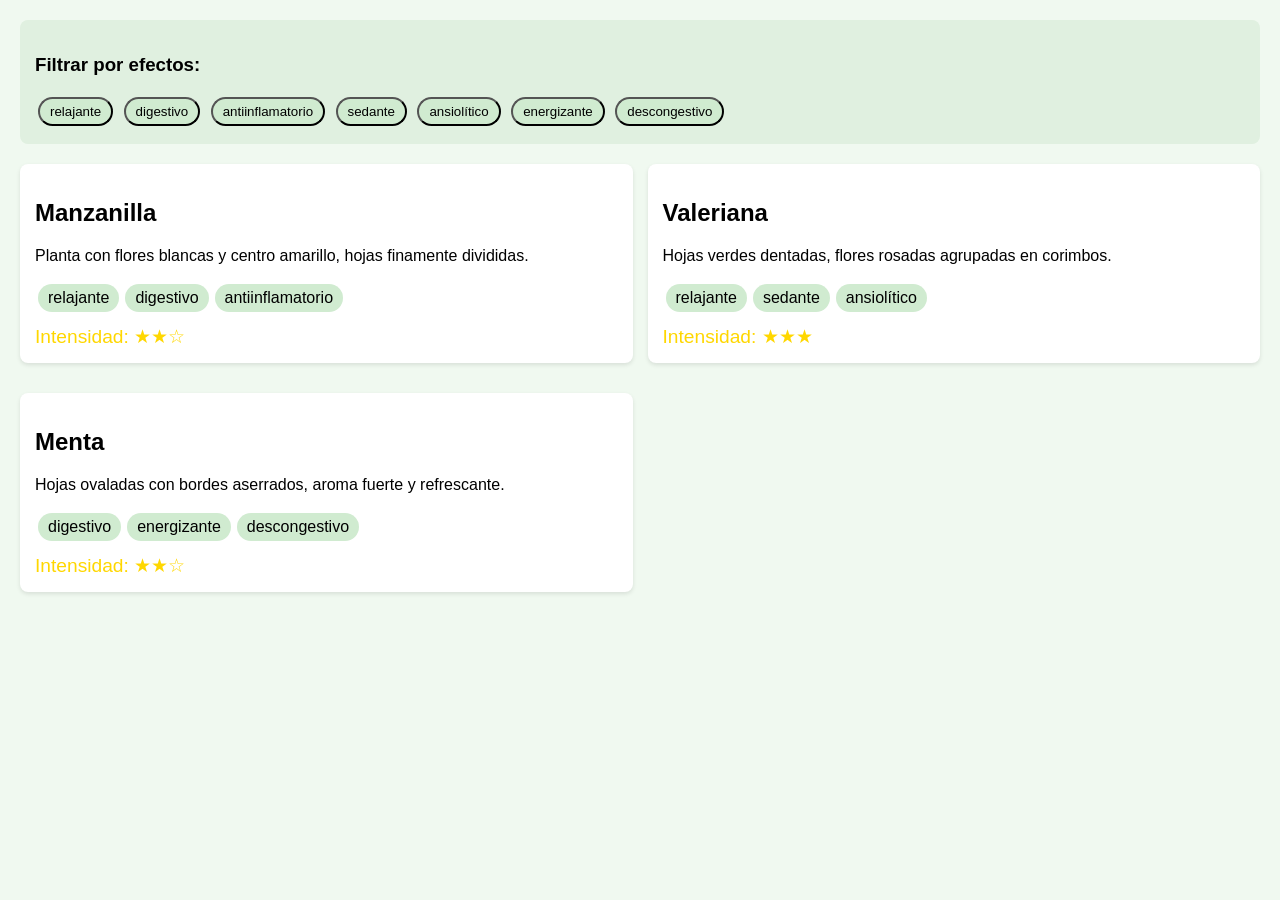
==== index.html @ 3ab4a477 "Create index.html" ====
<!DOCTYPE html>
<html lang="es">
<head>
    <meta charset="UTF-8">
    <meta name="viewport" content="width=device-width, initial-scale=1.0">
    <title>Inventario Hierbas Medicinales</title>
    <style>
        body {
            font-family: Arial, sans-serif;
            margin: 20px;
            background-color: #f0f9f0;
        }

        .filtros {
            margin-bottom: 20px;
            padding: 15px;
            background-color: #e0f0e0;
            border-radius: 8px;
        }

        .hierba {
            background-color: white;
            padding: 15px;
            margin-bottom: 15px;
            border-radius: 8px;
            box-shadow: 0 2px 4px rgba(0,0,0,0.1);
        }

        .efectos {
            margin: 10px 0;
        }

        .efecto-tag {
            display: inline-block;
            background-color: #d0ebd0;
            padding: 5px 10px;
            margin: 3px;
            border-radius: 15px;
            cursor: pointer;
        }

        .estrellas {
            color: #ffd700;
            font-size: 1.2em;
        }

        .filtro-activo {
            background-color: #a0d8a0;
            font-weight: bold;
        }

        .grid-hierbas {
            display: grid;
            grid-gap: 15px;
        }

        @media (min-width: 768px) {
            .grid-hierbas {
                grid-template-columns: repeat(2, 1fr);
            }
        }
    </style>
</head>
<body>
    <div class="filtros" id="filtros-container">
        <h3>Filtrar por efectos:</h3>
        <!-- Los filtros se generarán automáticamente -->
    </div>

    <div class="grid-hierbas" id="inventario">
        <!-- Las hierbas se generarán automáticamente -->
    </div>

<script>
const inventario = [
    {
        nombre: "Manzanilla",
        descripcion: "Planta con flores blancas y centro amarillo, hojas finamente divididas.",
        efectos: ["relajante", "digestivo", "antiinflamatorio"],
        fuerza: 2
    },
    {
        nombre: "Valeriana",
        descripcion: "Hojas verdes dentadas, flores rosadas agrupadas en corimbos.",
        efectos: ["relajante", "sedante", "ansiolítico"],
        fuerza: 3
    },
    {
        nombre: "Menta",
        descripcion: "Hojas ovaladas con bordes aserrados, aroma fuerte y refrescante.",
        efectos: ["digestivo", "energizante", "descongestivo"],
        fuerza: 2
    }
];

function crearEstrellas(num) {
    return '★'.repeat(num) + '☆'.repeat(3 - num);
}

function generarHTMLHierbas(hierbas) {
    return hierbas.map(hierba => `
        <div class="hierba">
            <h2>${hierba.nombre}</h2>
            <p>${hierba.descripcion}</p>
            <div class="efectos">
                ${hierba.efectos.map(efecto => 
                    `<span class="efecto-tag" data-efecto="${efecto}">${efecto}</span>`
                ).join('')}
            </div>
            <div class="estrellas">
                Intensidad: ${crearEstrellas(hierba.fuerza)}
            </div>
        </div>
    `).join('');
}

function generarFiltros(efectosUnicos) {
    return efectosUnicos.map(efecto => `
        <button class="efecto-tag" data-efecto="${efecto}">
            ${efecto}
        </button>
    `).join('');
}

function actualizarFiltros() {
    const todosEfectos = inventario.flatMap(hierba => hierba.efectos);
    const efectosUnicos = [...new Set(todosEfectos)];
    document.getElementById('filtros-container').innerHTML = `
        <h3>Filtrar por efectos:</h3>
        ${generarFiltros(efectosUnicos)}
    `;
}

function filtrarHierbas(efecto) {
    const hierbas = inventario.filter(hierba => 
        hierba.efectos.includes(efecto)
    );
    document.getElementById('inventario').innerHTML = generarHTMLHierbas(hierbas);
}

document.addEventListener('click', (e) => {
    if (e.target.classList.contains('efecto-tag')) {
        const efecto = e.target.dataset.efecto;
        filtrarHierbas(efecto);
        document.querySelectorAll('.efecto-tag').forEach(tag => 
            tag.classList.remove('filtro-activo')
        );
        e.target.classList.add('filtro-activo');
    }
});

// Inicialización
actualizarFiltros();
document.getElementById('inventario').innerHTML = generarHTMLHierbas(inventario);
</script>
</body>
</html>
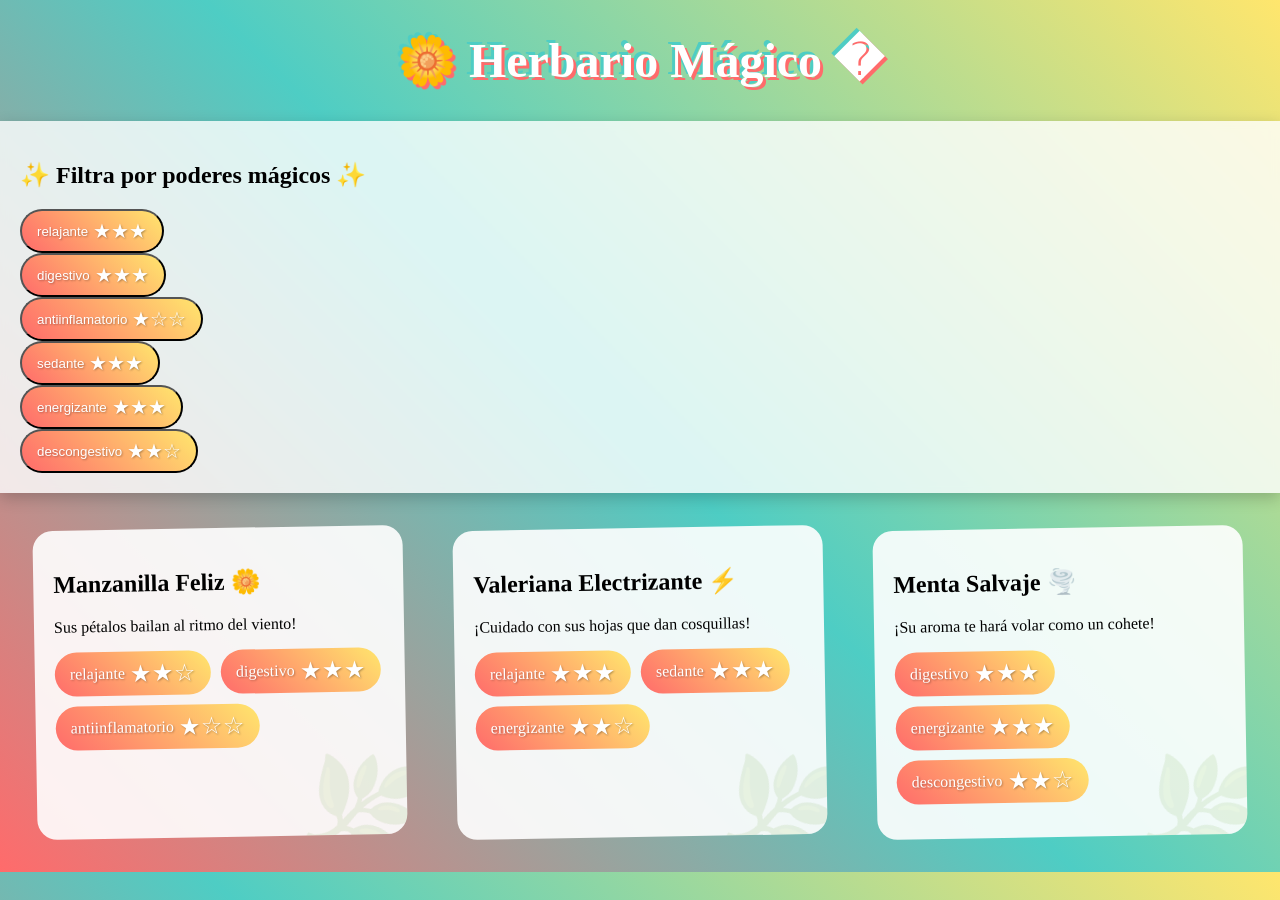
==== commit d813d3b8: "v2" ====
--- a/index.html
+++ b/index.html
@@ -3,93 +3,183 @@
 <head>
     <meta charset="UTF-8">
     <meta name="viewport" content="width=device-width, initial-scale=1.0">
-    <title>Inventario Hierbas Medicinales</title>
+    <title>Herbario Mágico 🌿✨</title>
     <style>
+        :root {
+            --color1: #ff6b6b;
+            --color2: #4ecdc4;
+            --color3: #ffe66d;
+        }
+
         body {
-            font-family: Arial, sans-serif;
-            margin: 20px;
-            background-color: #f0f9f0;
+            font-family: 'Comic Sans MS', cursive;
+            margin: 0;
+            overflow-x: hidden;
+            background: 
+                linear-gradient(45deg, var(--color1), var(--color2), var(--color3)),
+                repeating-linear-gradient(-45deg, 
+                    transparent 0px 20px,
+                    rgba(255,255,255,0.1) 20px 40px);
+            animation: fondoLocura 20s infinite linear;
+        }
+
+        @keyframes fondoLocura {
+            0% { background-position: 0 0; }
+            100% { background-position: 1000px 1000px; }
         }
 
         .filtros {
-            margin-bottom: 20px;
-            padding: 15px;
-            background-color: #e0f0e0;
-            border-radius: 8px;
+            padding: 20px;
+            backdrop-filter: blur(5px);
+            position: sticky;
+            top: 0;
+            z-index: 100;
+            background: rgba(255,255,255,0.8);
+            box-shadow: 0 5px 15px rgba(0,0,0,0.2);
         }
 
         .hierba {
-            background-color: white;
-            padding: 15px;
-            margin-bottom: 15px;
-            border-radius: 8px;
-            box-shadow: 0 2px 4px rgba(0,0,0,0.1);
+            background: rgba(255,255,255,0.9);
+            padding: 20px;
+            margin: 15px;
+            border-radius: 20px;
+            transform: rotate(-1deg);
+            transition: all 0.3s ease;
+            cursor: pointer;
+            position: relative;
+            overflow: hidden;
+        }
+
+        .hierba:hover {
+            transform: rotate(1deg) scale(1.05);
+            box-shadow: 0 10px 30px rgba(0,0,0,0.2);
+        }
+
+        .hierba::before {
+            content: "🌿";
+            position: absolute;
+            font-size: 100px;
+            opacity: 0.1;
+            right: -20px;
+            bottom: -30px;
+            transform: rotate(20deg);
         }
 
         .efectos {
-            margin: 10px 0;
+            display: flex;
+            flex-wrap: wrap;
+            gap: 10px;
+            margin: 15px 0;
         }
 
         .efecto-tag {
+            background: linear-gradient(45deg, var(--color1), var(--color3));
+            padding: 8px 15px;
+            border-radius: 30px;
+            color: white;
+            text-shadow: 1px 1px 2px rgba(0,0,0,0.3);
+            transition: all 0.3s ease;
+            display: flex;
+            align-items: center;
+            gap: 5px;
+        }
+
+        .efecto-tag:hover {
+            transform: scale(1.1) rotate(3deg);
+        }
+
+        .estrellas {
+            font-size: 1.5em;
             display: inline-block;
-            background-color: #d0ebd0;
-            padding: 5px 10px;
-            margin: 3px;
-            border-radius: 15px;
+            transition: all 0.3s ease;
+        }
+
+        .estrellas span {
             cursor: pointer;
-        }
-
-        .estrellas {
-            color: #ffd700;
-            font-size: 1.2em;
-        }
-
-        .filtro-activo {
-            background-color: #a0d8a0;
-            font-weight: bold;
+            transition: all 0.2s ease;
+        }
+
+        .estrellas span:hover {
+            transform: scale(1.3) rotate(10deg);
         }
 
         .grid-hierbas {
             display: grid;
-            grid-gap: 15px;
+            padding: 20px;
+            gap: 20px;
         }
 
         @media (min-width: 768px) {
             .grid-hierbas {
-                grid-template-columns: repeat(2, 1fr);
+                grid-template-columns: repeat(auto-fit, minmax(300px, 1fr));
             }
         }
+
+        h1 {
+            text-align: center;
+            font-size: 3em;
+            color: white;
+            text-shadow: 3px 3px 0 var(--color1),
+                         -3px -3px 0 var(--color2);
+            animation: tituloBrillante 2s infinite alternate;
+        }
+
+        @keyframes tituloBrillante {
+            from { text-shadow: 3px 3px 0 var(--color1), -3px -3px 0 var(--color2); }
+            to { text-shadow: 5px 5px 0 var(--color3), -5px -5px 0 var(--color1); }
+        }
+
+        .flor {
+            position: fixed;
+            pointer-events: none;
+            animation: flotar 5s infinite linear;
+        }
+
+        @keyframes flotar {
+            0% { transform: translateY(0) rotate(0deg); }
+            50% { transform: translateY(-100px) rotate(180deg); }
+            100% { transform: translateY(0) rotate(360deg); }
+        }
+
     </style>
 </head>
 <body>
+    <h1>🌼 Herbario Mágico �</h1>
+    
     <div class="filtros" id="filtros-container">
-        <h3>Filtrar por efectos:</h3>
-        <!-- Los filtros se generarán automáticamente -->
+        <h2>✨ Filtra por poderes mágicos ✨</h2>
     </div>
 
-    <div class="grid-hierbas" id="inventario">
-        <!-- Las hierbas se generarán automáticamente -->
-    </div>
+    <div class="grid-hierbas" id="inventario"></div>
 
 <script>
 const inventario = [
     {
-        nombre: "Manzanilla",
-        descripcion: "Planta con flores blancas y centro amarillo, hojas finamente divididas.",
-        efectos: ["relajante", "digestivo", "antiinflamatorio"],
-        fuerza: 2
+        nombre: "Manzanilla Feliz 🌼",
+        descripcion: "Sus pétalos bailan al ritmo del viento!",
+        efectos: [
+            {nombre: "relajante", fuerza: 2},
+            {nombre: "digestivo", fuerza: 3},
+            {nombre: "antiinflamatorio", fuerza: 1}
+        ]
     },
     {
-        nombre: "Valeriana",
-        descripcion: "Hojas verdes dentadas, flores rosadas agrupadas en corimbos.",
-        efectos: ["relajante", "sedante", "ansiolítico"],
-        fuerza: 3
+        nombre: "Valeriana Electrizante ⚡",
+        descripcion: "¡Cuidado con sus hojas que dan cosquillas!",
+        efectos: [
+            {nombre: "relajante", fuerza: 3},
+            {nombre: "sedante", fuerza: 3},
+            {nombre: "energizante", fuerza: 2}
+        ]
     },
     {
-        nombre: "Menta",
-        descripcion: "Hojas ovaladas con bordes aserrados, aroma fuerte y refrescante.",
-        efectos: ["digestivo", "energizante", "descongestivo"],
-        fuerza: 2
+        nombre: "Menta Salvaje 🌪️",
+        descripcion: "¡Su aroma te hará volar como un cohete!",
+        efectos: [
+            {nombre: "digestivo", fuerza: 3},
+            {nombre: "energizante", fuerza: 3},
+            {nombre: "descongestivo", fuerza: 2}
+        ]
     }
 ];
 
@@ -103,49 +193,70 @@
             <h2>${hierba.nombre}</h2>
             <p>${hierba.descripcion}</p>
             <div class="efectos">
-                ${hierba.efectos.map(efecto => 
-                    `<span class="efecto-tag" data-efecto="${efecto}">${efecto}</span>`
-                ).join('')}
-            </div>
-            <div class="estrellas">
-                Intensidad: ${crearEstrellas(hierba.fuerza)}
+                ${hierba.efectos.map(efecto => `
+                    <div class="efecto-tag">
+                        ${efecto.nombre}
+                        <div class="estrellas">
+                            ${crearEstrellas(efecto.fuerza)}
+                        </div>
+                    </div>
+                `).join('')}
             </div>
         </div>
     `).join('');
 }
 
-function generarFiltros(efectosUnicos) {
+function generarFiltros() {
+    const todosEfectos = inventario.flatMap(h => h.efectos.map(e => e.nombre));
+    const efectosUnicos = [...new Set(todosEfectos)];
     return efectosUnicos.map(efecto => `
         <button class="efecto-tag" data-efecto="${efecto}">
-            ${efecto}
+            ${efecto} 
+            <span class="estrellas">${crearEstrellas(
+                Math.max(...inventario
+                    .filter(h => h.efectos.some(e => e.nombre === efecto))
+                    .map(h => h.efectos.find(e => e.nombre === efecto).fuerza)
+                )
+            )}</span>
         </button>
     `).join('');
 }
 
 function actualizarFiltros() {
-    const todosEfectos = inventario.flatMap(hierba => hierba.efectos);
-    const efectosUnicos = [...new Set(todosEfectos)];
     document.getElementById('filtros-container').innerHTML = `
-        <h3>Filtrar por efectos:</h3>
-        ${generarFiltros(efectosUnicos)}
+        <h2>✨ Filtra por poderes mágicos ✨</h2>
+        ${generarFiltros()}
     `;
 }
 
 function filtrarHierbas(efecto) {
-    const hierbas = inventario.filter(hierba => 
-        hierba.efectos.includes(efecto)
+    const hierbasFiltradas = inventario.filter(h => 
+        h.efectos.some(e => e.nombre === efecto)
     );
-    document.getElementById('inventario').innerHTML = generarHTMLHierbas(hierbas);
+    document.getElementById('inventario').innerHTML = generarHTMLHierbas(hierbasFiltradas);
 }
 
 document.addEventListener('click', (e) => {
-    if (e.target.classList.contains('efecto-tag')) {
-        const efecto = e.target.dataset.efecto;
+    if (e.target.closest('.efecto-tag')) {
+        const efecto = e.target.closest('.efecto-tag').dataset.efecto;
         filtrarHierbas(efecto);
         document.querySelectorAll('.efecto-tag').forEach(tag => 
-            tag.classList.remove('filtro-activo')
+            tag.style.background = 'linear-gradient(45deg, var(--color1), var(--color3))'
         );
-        e.target.classList.add('filtro-activo');
+        e.target.closest('.efecto-tag').style.background = 'linear-gradient(45deg, var(--color2), var(--color1))';
+    }
+});
+
+// Efectos especiales!
+document.addEventListener('mousemove', (e) => {
+    if(Math.random() > 0.97) { // 3% de probabilidad de crear flor
+        const flor = document.createElement('div');
+        flor.className = 'flor';
+        flor.style.left = e.pageX + 'px';
+        flor.style.top = e.pageY + 'px';
+        flor.innerHTML = ['🌼','🌸','🌺','🍀','🌻'][Math.floor(Math.random()*5)];
+        document.body.appendChild(flor);
+        setTimeout(() => flor.remove(), 5000);
     }
 });
 
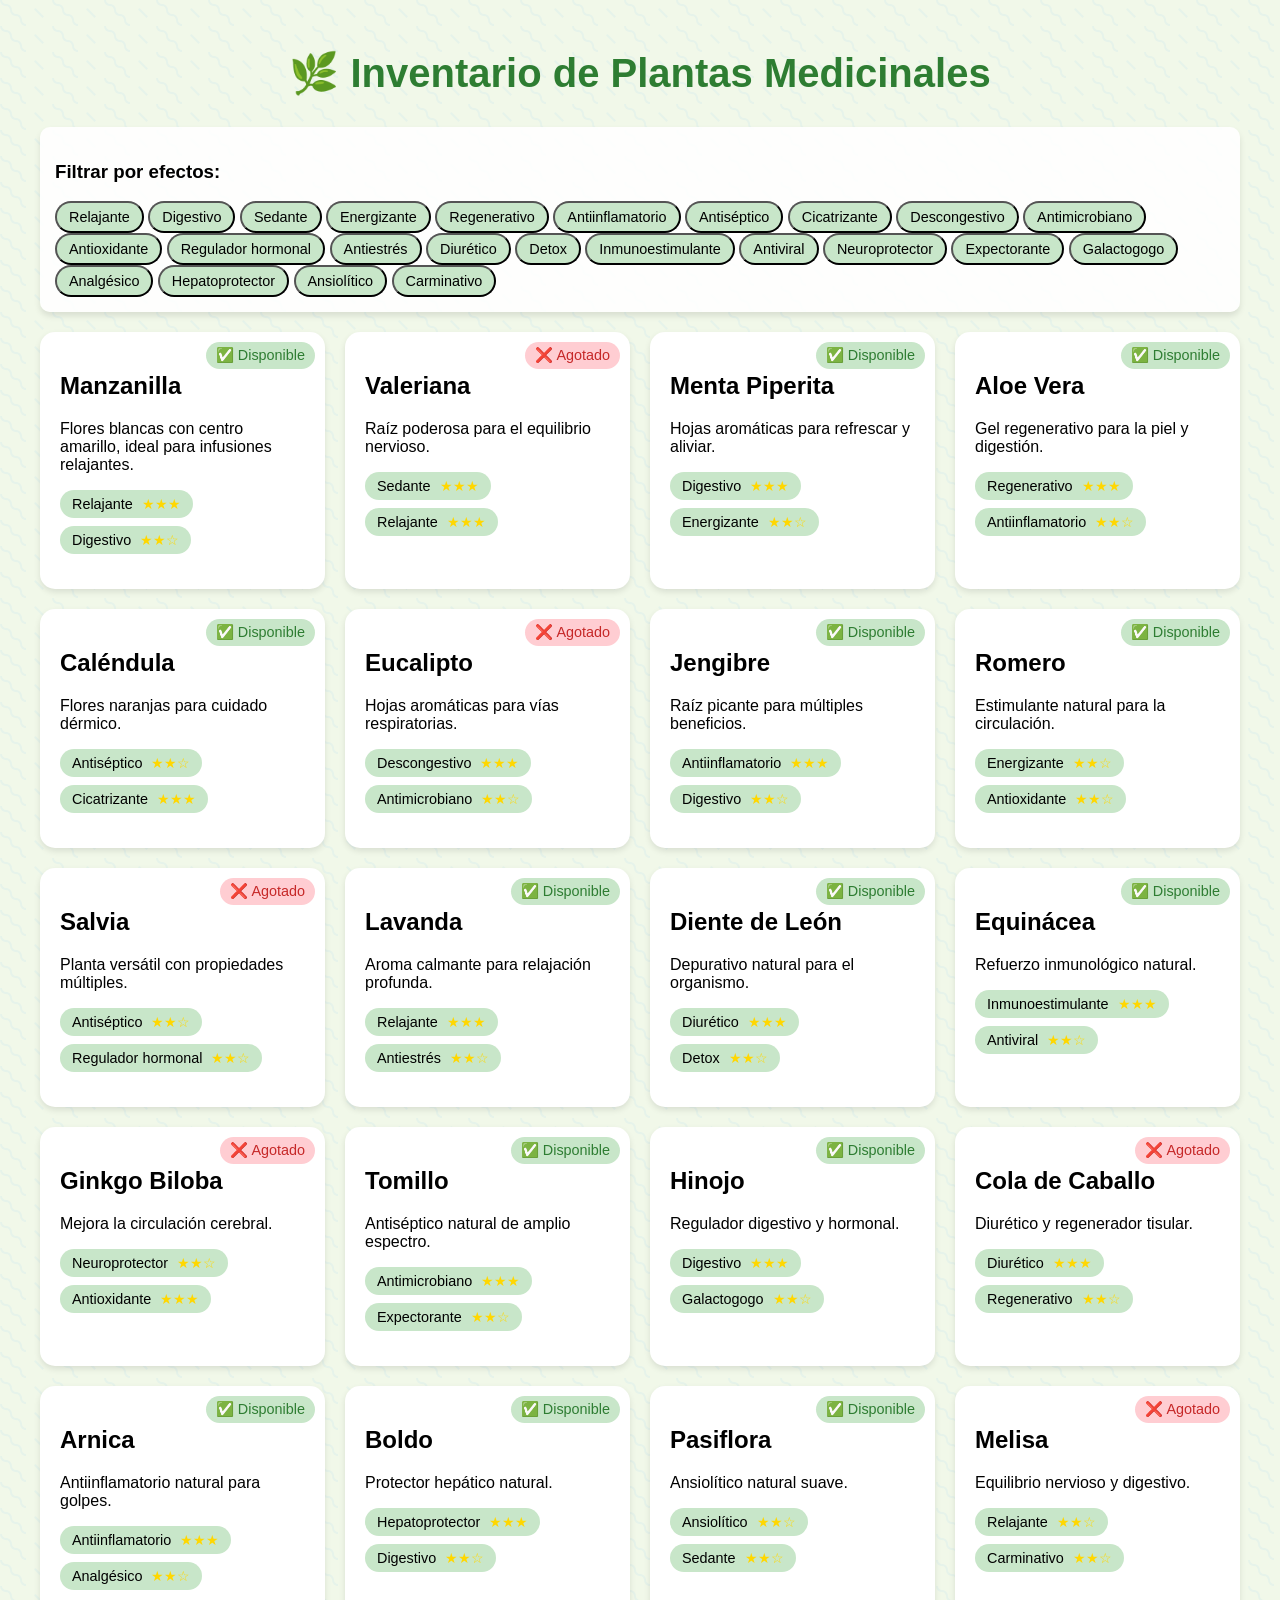
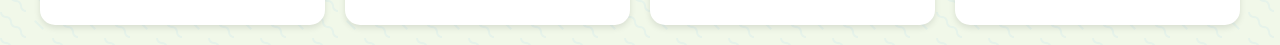
==== commit 30a9c0c6: "V3 (HAY QUE MEJORAR PLANTAS)" ====
--- a/index.html
+++ b/index.html
@@ -3,183 +3,242 @@
 <head>
     <meta charset="UTF-8">
     <meta name="viewport" content="width=device-width, initial-scale=1.0">
-    <title>Herbario Mágico 🌿✨</title>
+    <title>Herbario Mágico 🌿</title>
     <style>
         :root {
-            --color1: #ff6b6b;
-            --color2: #4ecdc4;
-            --color3: #ffe66d;
+            --color1: #e8f5e9;
+            --color2: #c8e6c9;
+            --color3: #a5d6a7;
         }
 
         body {
-            font-family: 'Comic Sans MS', cursive;
+            font-family: 'Arial Rounded MT Bold', sans-serif;
             margin: 0;
-            overflow-x: hidden;
-            background: 
-                linear-gradient(45deg, var(--color1), var(--color2), var(--color3)),
-                repeating-linear-gradient(-45deg, 
-                    transparent 0px 20px,
-                    rgba(255,255,255,0.1) 20px 40px);
-            animation: fondoLocura 20s infinite linear;
-        }
-
-        @keyframes fondoLocura {
-            0% { background-position: 0 0; }
-            100% { background-position: 1000px 1000px; }
+            background-color: #f1f8e9;
+            background-image: url("data:image/svg+xml,%3Csvg width='52' height='26' viewBox='0 0 52 26' xmlns='http://www.w3.org/2000/svg'%3E%3Cg fill='none' fill-rule='evenodd'%3E%3Cg fill='%2390caf9' fill-opacity='0.1'%3E%3Cpath d='M10 10c0-2.21-1.79-4-4-4-3.314 0-6-2.686-6-6h2c0 2.21 1.79 4 4 4 3.314 0 6 2.686 6 6 0 2.21 1.79 4 4 4 3.314 0 6 2.686 6 6 0 2.21 1.79 4 4 4v2c-3.314 0-6-2.686-6-6 0-2.21-1.79-4-4-4-3.314 0-6-2.686-6-6zm25.464-1.95l8.486 8.486-1.414 1.414-8.486-8.486 1.414-1.414z' /%3E%3C/g%3E%3C/g%3E%3C/svg%3E");
+        }
+
+        .contenedor {
+            max-width: 1200px;
+            margin: 0 auto;
+            padding: 20px;
         }
 
         .filtros {
+            padding: 15px;
+            background: rgba(255,255,255,0.9);
+            border-radius: 10px;
+            margin-bottom: 20px;
+            box-shadow: 0 4px 6px rgba(0,0,0,0.1);
+        }
+
+        .grid-hierbas {
+            display: grid;
+            gap: 20px;
+            grid-template-columns: repeat(auto-fill, minmax(280px, 1fr));
+        }
+
+        .hierba {
+            background: white;
             padding: 20px;
-            backdrop-filter: blur(5px);
-            position: sticky;
-            top: 0;
-            z-index: 100;
-            background: rgba(255,255,255,0.8);
-            box-shadow: 0 5px 15px rgba(0,0,0,0.2);
-        }
-
-        .hierba {
-            background: rgba(255,255,255,0.9);
-            padding: 20px;
-            margin: 15px;
-            border-radius: 20px;
-            transform: rotate(-1deg);
-            transition: all 0.3s ease;
-            cursor: pointer;
+            border-radius: 15px;
+            box-shadow: 0 3px 6px rgba(0,0,0,0.1);
+            transition: transform 0.3s ease;
             position: relative;
-            overflow: hidden;
         }
 
         .hierba:hover {
-            transform: rotate(1deg) scale(1.05);
-            box-shadow: 0 10px 30px rgba(0,0,0,0.2);
-        }
-
-        .hierba::before {
-            content: "🌿";
+            transform: translateY(-5px);
+        }
+
+        .stock {
             position: absolute;
-            font-size: 100px;
-            opacity: 0.1;
-            right: -20px;
-            bottom: -30px;
-            transform: rotate(20deg);
+            top: 10px;
+            right: 10px;
+            padding: 5px 10px;
+            border-radius: 15px;
+            font-size: 0.9em;
+        }
+
+        .stock.disponible {
+            background: #c8e6c9;
+            color: #2e7d32;
+        }
+
+        .stock.agotado {
+            background: #ffcdd2;
+            color: #c62828;
         }
 
         .efectos {
             display: flex;
             flex-wrap: wrap;
-            gap: 10px;
+            gap: 8px;
             margin: 15px 0;
         }
 
         .efecto-tag {
-            background: linear-gradient(45deg, var(--color1), var(--color3));
-            padding: 8px 15px;
-            border-radius: 30px;
-            color: white;
-            text-shadow: 1px 1px 2px rgba(0,0,0,0.3);
-            transition: all 0.3s ease;
-            display: flex;
-            align-items: center;
-            gap: 5px;
-        }
-
-        .efecto-tag:hover {
-            transform: scale(1.1) rotate(3deg);
+            background: var(--color2);
+            padding: 6px 12px;
+            border-radius: 20px;
+            font-size: 0.9em;
         }
 
         .estrellas {
-            font-size: 1.5em;
-            display: inline-block;
-            transition: all 0.3s ease;
-        }
-
-        .estrellas span {
-            cursor: pointer;
-            transition: all 0.2s ease;
-        }
-
-        .estrellas span:hover {
-            transform: scale(1.3) rotate(10deg);
-        }
-
-        .grid-hierbas {
-            display: grid;
-            padding: 20px;
-            gap: 20px;
-        }
-
-        @media (min-width: 768px) {
-            .grid-hierbas {
-                grid-template-columns: repeat(auto-fit, minmax(300px, 1fr));
-            }
+            color: #ffd700;
+            margin-left: 5px;
         }
 
         h1 {
             text-align: center;
-            font-size: 3em;
-            color: white;
-            text-shadow: 3px 3px 0 var(--color1),
-                         -3px -3px 0 var(--color2);
-            animation: tituloBrillante 2s infinite alternate;
-        }
-
-        @keyframes tituloBrillante {
-            from { text-shadow: 3px 3px 0 var(--color1), -3px -3px 0 var(--color2); }
-            to { text-shadow: 5px 5px 0 var(--color3), -5px -5px 0 var(--color1); }
-        }
-
-        .flor {
-            position: fixed;
-            pointer-events: none;
-            animation: flotar 5s infinite linear;
-        }
-
-        @keyframes flotar {
-            0% { transform: translateY(0) rotate(0deg); }
-            50% { transform: translateY(-100px) rotate(180deg); }
-            100% { transform: translateY(0) rotate(360deg); }
-        }
-
+            color: #2e7d32;
+            margin: 30px 0;
+            font-size: 2.5em;
+        }
+
+        @media (max-width: 768px) {
+            .grid-hierbas {
+                grid-template-columns: 1fr;
+            }
+            
+            h1 {
+                font-size: 2em;
+            }
+        }
     </style>
 </head>
 <body>
-    <h1>🌼 Herbario Mágico �</h1>
-    
-    <div class="filtros" id="filtros-container">
-        <h2>✨ Filtra por poderes mágicos ✨</h2>
+    <div class="contenedor">
+        <h1>🌿 Inventario de Plantas Medicinales</h1>
+        
+        <div class="filtros" id="filtros-container">
+            <h3>Filtrar por efectos:</h3>
+        </div>
+
+        <div class="grid-hierbas" id="inventario"></div>
     </div>
-
-    <div class="grid-hierbas" id="inventario"></div>
 
 <script>
 const inventario = [
     {
-        nombre: "Manzanilla Feliz 🌼",
-        descripcion: "Sus pétalos bailan al ritmo del viento!",
-        efectos: [
-            {nombre: "relajante", fuerza: 2},
-            {nombre: "digestivo", fuerza: 3},
-            {nombre: "antiinflamatorio", fuerza: 1}
-        ]
-    },
-    {
-        nombre: "Valeriana Electrizante ⚡",
-        descripcion: "¡Cuidado con sus hojas que dan cosquillas!",
-        efectos: [
-            {nombre: "relajante", fuerza: 3},
-            {nombre: "sedante", fuerza: 3},
-            {nombre: "energizante", fuerza: 2}
-        ]
-    },
-    {
-        nombre: "Menta Salvaje 🌪️",
-        descripcion: "¡Su aroma te hará volar como un cohete!",
-        efectos: [
-            {nombre: "digestivo", fuerza: 3},
-            {nombre: "energizante", fuerza: 3},
-            {nombre: "descongestivo", fuerza: 2}
-        ]
+        nombre: "Manzanilla",
+        descripcion: "Flores blancas con centro amarillo, ideal para infusiones relajantes.",
+        efectos: [{nombre: "Relajante", fuerza: 3}, {nombre: "Digestivo", fuerza: 2}],
+        stock: true
+    },
+    {
+        nombre: "Valeriana",
+        descripcion: "Raíz poderosa para el equilibrio nervioso.",
+        efectos: [{nombre: "Sedante", fuerza: 3}, {nombre: "Relajante", fuerza: 3}],
+        stock: false
+    },
+    {
+        nombre: "Menta Piperita",
+        descripcion: "Hojas aromáticas para refrescar y aliviar.",
+        efectos: [{nombre: "Digestivo", fuerza: 3}, {nombre: "Energizante", fuerza: 2}],
+        stock: true
+    },
+    {
+        nombre: "Aloe Vera",
+        descripcion: "Gel regenerativo para la piel y digestión.",
+        efectos: [{nombre: "Regenerativo", fuerza: 3}, {nombre: "Antiinflamatorio", fuerza: 2}],
+        stock: true
+    },
+    {
+        nombre: "Caléndula",
+        descripcion: "Flores naranjas para cuidado dérmico.",
+        efectos: [{nombre: "Antiséptico", fuerza: 2}, {nombre: "Cicatrizante", fuerza: 3}],
+        stock: true
+    },
+    {
+        nombre: "Eucalipto",
+        descripcion: "Hojas aromáticas para vías respiratorias.",
+        efectos: [{nombre: "Descongestivo", fuerza: 3}, {nombre: "Antimicrobiano", fuerza: 2}],
+        stock: false
+    },
+    {
+        nombre: "Jengibre",
+        descripcion: "Raíz picante para múltiples beneficios.",
+        efectos: [{nombre: "Antiinflamatorio", fuerza: 3}, {nombre: "Digestivo", fuerza: 2}],
+        stock: true
+    },
+    {
+        nombre: "Romero",
+        descripcion: "Estimulante natural para la circulación.",
+        efectos: [{nombre: "Energizante", fuerza: 2}, {nombre: "Antioxidante", fuerza: 2}],
+        stock: true
+    },
+    {
+        nombre: "Salvia",
+        descripcion: "Planta versátil con propiedades múltiples.",
+        efectos: [{nombre: "Antiséptico", fuerza: 2}, {nombre: "Regulador hormonal", fuerza: 2}],
+        stock: false
+    },
+    {
+        nombre: "Lavanda",
+        descripcion: "Aroma calmante para relajación profunda.",
+        efectos: [{nombre: "Relajante", fuerza: 3}, {nombre: "Antiestrés", fuerza: 2}],
+        stock: true
+    },
+    {
+        nombre: "Diente de León",
+        descripcion: "Depurativo natural para el organismo.",
+        efectos: [{nombre: "Diurético", fuerza: 3}, {nombre: "Detox", fuerza: 2}],
+        stock: true
+    },
+    {
+        nombre: "Equinácea",
+        descripcion: "Refuerzo inmunológico natural.",
+        efectos: [{nombre: "Inmunoestimulante", fuerza: 3}, {nombre: "Antiviral", fuerza: 2}],
+        stock: true
+    },
+    {
+        nombre: "Ginkgo Biloba",
+        descripcion: "Mejora la circulación cerebral.",
+        efectos: [{nombre: "Neuroprotector", fuerza: 2}, {nombre: "Antioxidante", fuerza: 3}],
+        stock: false
+    },
+    {
+        nombre: "Tomillo",
+        descripcion: "Antiséptico natural de amplio espectro.",
+        efectos: [{nombre: "Antimicrobiano", fuerza: 3}, {nombre: "Expectorante", fuerza: 2}],
+        stock: true
+    },
+    {
+        nombre: "Hinojo",
+        descripcion: "Regulador digestivo y hormonal.",
+        efectos: [{nombre: "Digestivo", fuerza: 3}, {nombre: "Galactogogo", fuerza: 2}],
+        stock: true
+    },
+    {
+        nombre: "Cola de Caballo",
+        descripcion: "Diurético y regenerador tisular.",
+        efectos: [{nombre: "Diurético", fuerza: 3}, {nombre: "Regenerativo", fuerza: 2}],
+        stock: false
+    },
+    {
+        nombre: "Arnica",
+        descripcion: "Antiinflamatorio natural para golpes.",
+        efectos: [{nombre: "Antiinflamatorio", fuerza: 3}, {nombre: "Analgésico", fuerza: 2}],
+        stock: true
+    },
+    {
+        nombre: "Boldo",
+        descripcion: "Protector hepático natural.",
+        efectos: [{nombre: "Hepatoprotector", fuerza: 3}, {nombre: "Digestivo", fuerza: 2}],
+        stock: true
+    },
+    {
+        nombre: "Pasiflora",
+        descripcion: "Ansiolítico natural suave.",
+        efectos: [{nombre: "Ansiolítico", fuerza: 2}, {nombre: "Sedante", fuerza: 2}],
+        stock: true
+    },
+    {
+        nombre: "Melisa",
+        descripcion: "Equilibrio nervioso y digestivo.",
+        efectos: [{nombre: "Relajante", fuerza: 2}, {nombre: "Carminativo", fuerza: 2}],
+        stock: false
     }
 ];
 
@@ -190,15 +249,16 @@
 function generarHTMLHierbas(hierbas) {
     return hierbas.map(hierba => `
         <div class="hierba">
+            <div class="stock ${hierba.stock ? 'disponible' : 'agotado'}">
+                ${hierba.stock ? '✅ Disponible' : '❌ Agotado'}
+            </div>
             <h2>${hierba.nombre}</h2>
             <p>${hierba.descripcion}</p>
             <div class="efectos">
                 ${hierba.efectos.map(efecto => `
                     <div class="efecto-tag">
                         ${efecto.nombre}
-                        <div class="estrellas">
-                            ${crearEstrellas(efecto.fuerza)}
-                        </div>
+                        <span class="estrellas">${crearEstrellas(efecto.fuerza)}</span>
                     </div>
                 `).join('')}
             </div>
@@ -211,22 +271,9 @@
     const efectosUnicos = [...new Set(todosEfectos)];
     return efectosUnicos.map(efecto => `
         <button class="efecto-tag" data-efecto="${efecto}">
-            ${efecto} 
-            <span class="estrellas">${crearEstrellas(
-                Math.max(...inventario
-                    .filter(h => h.efectos.some(e => e.nombre === efecto))
-                    .map(h => h.efectos.find(e => e.nombre === efecto).fuerza)
-                )
-            )}</span>
+            ${efecto}
         </button>
     `).join('');
-}
-
-function actualizarFiltros() {
-    document.getElementById('filtros-container').innerHTML = `
-        <h2>✨ Filtra por poderes mágicos ✨</h2>
-        ${generarFiltros()}
-    `;
 }
 
 function filtrarHierbas(efecto) {
@@ -240,28 +287,14 @@
     if (e.target.closest('.efecto-tag')) {
         const efecto = e.target.closest('.efecto-tag').dataset.efecto;
         filtrarHierbas(efecto);
-        document.querySelectorAll('.efecto-tag').forEach(tag => 
-            tag.style.background = 'linear-gradient(45deg, var(--color1), var(--color3))'
-        );
-        e.target.closest('.efecto-tag').style.background = 'linear-gradient(45deg, var(--color2), var(--color1))';
     }
 });
 
-// Efectos especiales!
-document.addEventListener('mousemove', (e) => {
-    if(Math.random() > 0.97) { // 3% de probabilidad de crear flor
-        const flor = document.createElement('div');
-        flor.className = 'flor';
-        flor.style.left = e.pageX + 'px';
-        flor.style.top = e.pageY + 'px';
-        flor.innerHTML = ['🌼','🌸','🌺','🍀','🌻'][Math.floor(Math.random()*5)];
-        document.body.appendChild(flor);
-        setTimeout(() => flor.remove(), 5000);
-    }
-});
-
 // Inicialización
-actualizarFiltros();
+document.getElementById('filtros-container').innerHTML = `
+    <h3>Filtrar por efectos:</h3>
+    ${generarFiltros()}
+`;
 document.getElementById('inventario').innerHTML = generarHTMLHierbas(inventario);
 </script>
 </body>
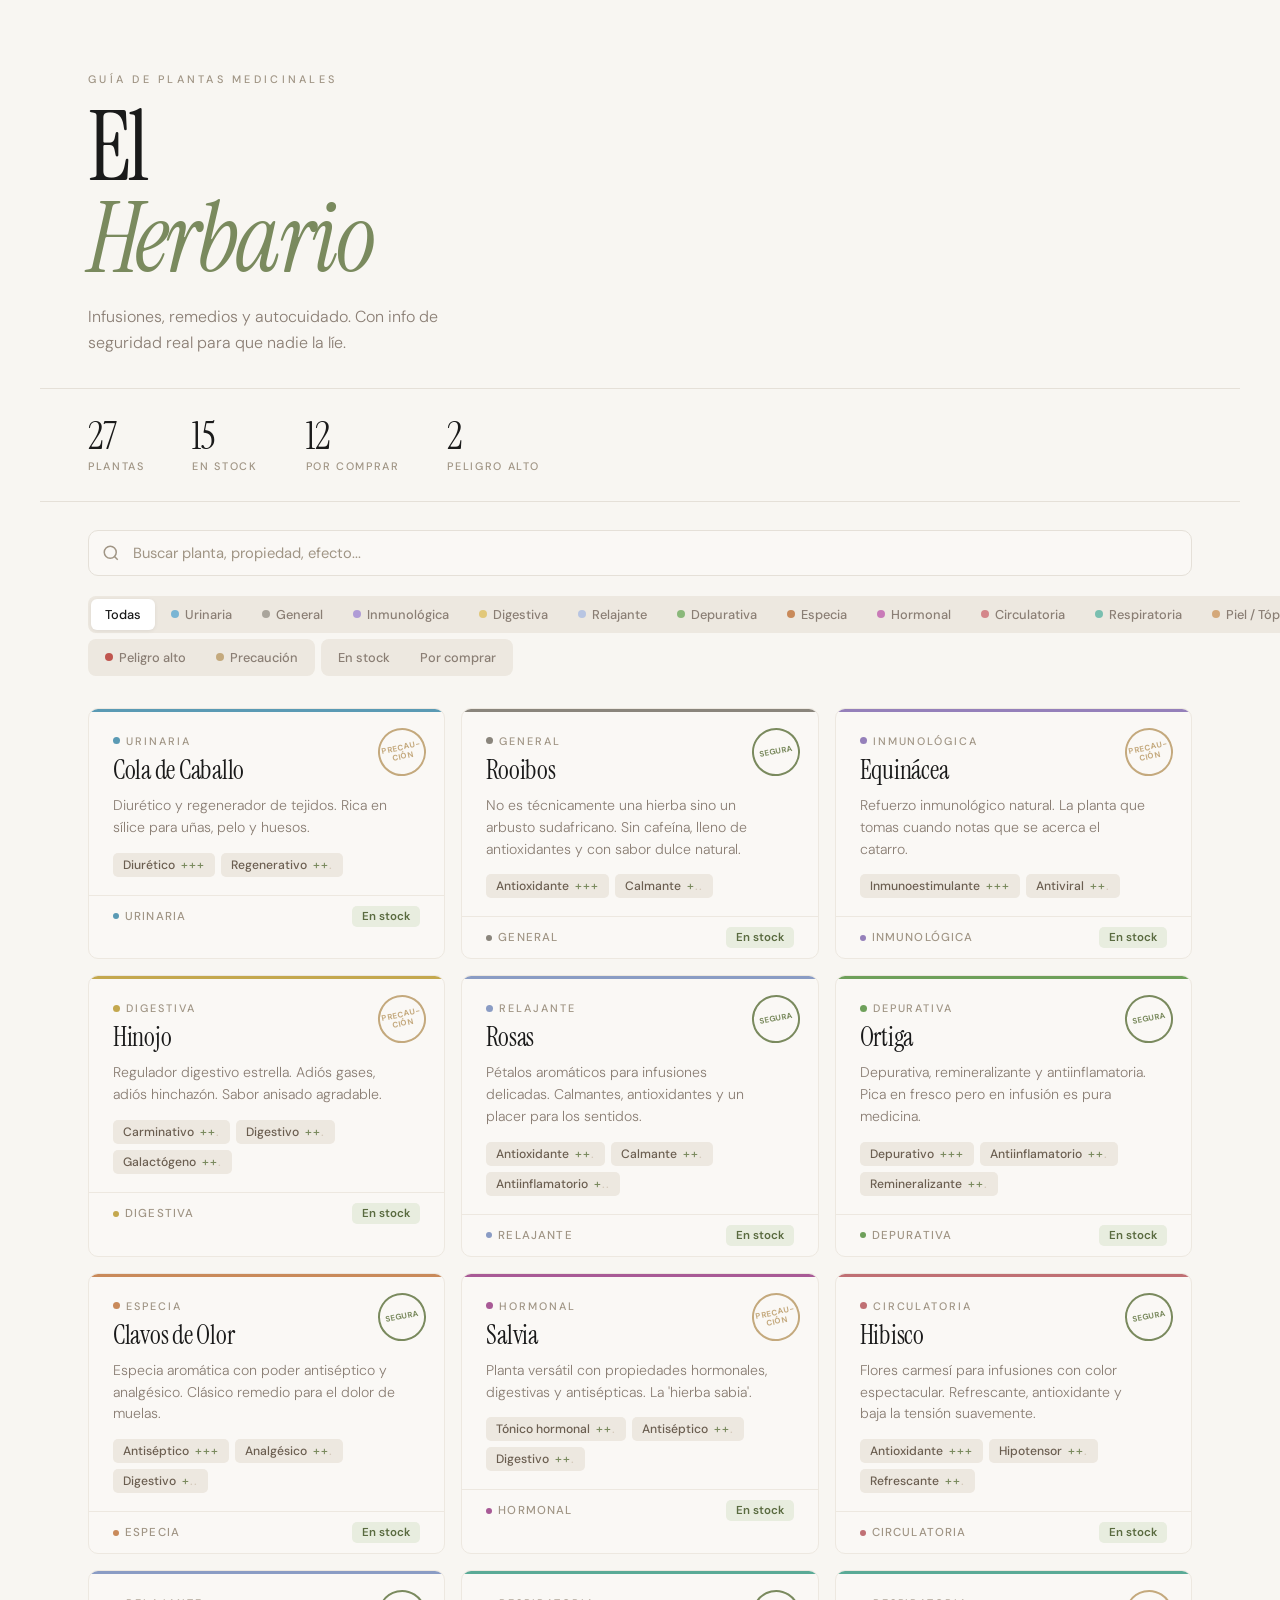
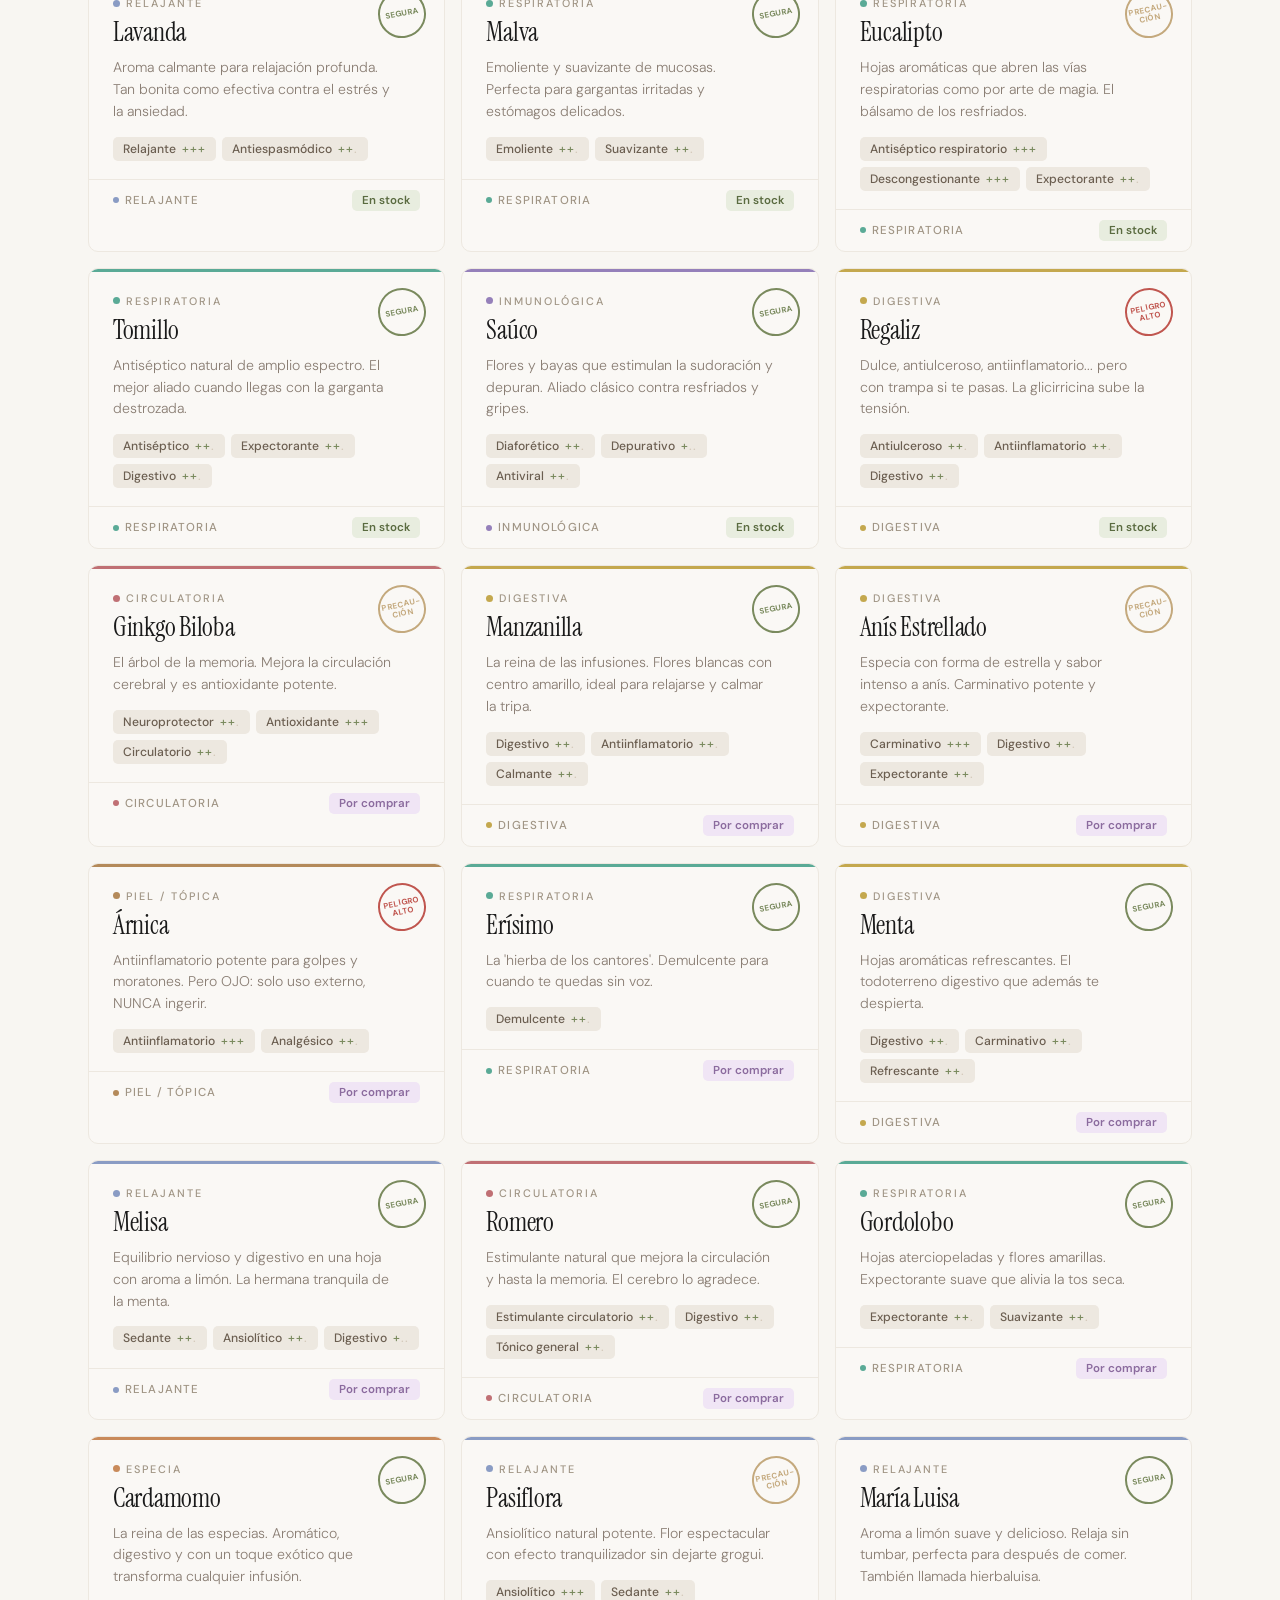
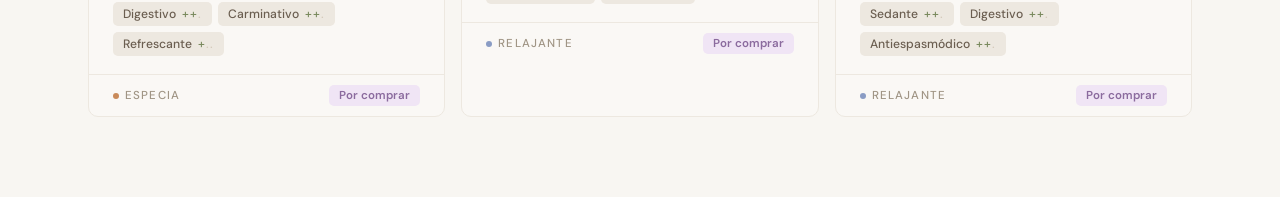
==== commit 123cde3a: "V4: Rediseño completo - Editorial + Apothecary Fusión de repos plantitas + latrini en guía única de " ====
--- a/index.html
+++ b/index.html
@@ -3,299 +3,1052 @@
 <head>
     <meta charset="UTF-8">
     <meta name="viewport" content="width=device-width, initial-scale=1.0">
-    <title>Herbario Mágico 🌿</title>
+    <title>El Herbario</title>
+    <link rel="preconnect" href="https://fonts.googleapis.com">
+    <link href="https://fonts.googleapis.com/css2?family=Instrument+Serif:ital@0;1&family=DM+Sans:wght@300;400;500;600;700&display=swap" rel="stylesheet">
     <style>
         :root {
-            --color1: #e8f5e9;
-            --color2: #c8e6c9;
-            --color3: #a5d6a7;
-        }
-
+            --bg: #f8f6f2;
+            --bg-card: #faf8f5;
+            --text: #1a1a1a;
+            --text-muted: #8a7e74;
+            --text-light: #a09585;
+            --border: #e5e0d8;
+            --border-light: #ede8e0;
+            --accent: #7a8a5e;
+            --accent-light: #e8eddf;
+            --danger: #c0564f;
+            --danger-light: #fce8e8;
+            --caution: #c4a97d;
+            --caution-light: #fef3e2;
+            --purple: #8b6b9e;
+            --purple-light: #f0e5f5;
+            --radius: 10px;
+        }
+        * { box-sizing: border-box; margin: 0; padding: 0; }
         body {
-            font-family: 'Arial Rounded MT Bold', sans-serif;
-            margin: 0;
-            background-color: #f1f8e9;
-            background-image: url("data:image/svg+xml,%3Csvg width='52' height='26' viewBox='0 0 52 26' xmlns='http://www.w3.org/2000/svg'%3E%3Cg fill='none' fill-rule='evenodd'%3E%3Cg fill='%2390caf9' fill-opacity='0.1'%3E%3Cpath d='M10 10c0-2.21-1.79-4-4-4-3.314 0-6-2.686-6-6h2c0 2.21 1.79 4 4 4 3.314 0 6 2.686 6 6 0 2.21 1.79 4 4 4 3.314 0 6 2.686 6 6 0 2.21 1.79 4 4 4v2c-3.314 0-6-2.686-6-6 0-2.21-1.79-4-4-4-3.314 0-6-2.686-6-6zm25.464-1.95l8.486 8.486-1.414 1.414-8.486-8.486 1.414-1.414z' /%3E%3C/g%3E%3C/g%3E%3C/svg%3E");
-        }
-
-        .contenedor {
+            font-family: 'DM Sans', sans-serif;
+            background: var(--bg);
+            color: var(--text);
+            min-height: 100vh;
+            -webkit-font-smoothing: antialiased;
+        }
+
+        /* ======== HERO (editorial style) ======== */
+        .hero {
+            padding: 72px 48px 0;
             max-width: 1200px;
             margin: 0 auto;
+        }
+        .hero-label {
+            font-size: 0.68em;
+            text-transform: uppercase;
+            letter-spacing: 0.3em;
+            color: var(--text-light);
+            font-weight: 500;
+            margin-bottom: 16px;
+        }
+        .hero h1 {
+            font-family: 'Instrument Serif', serif;
+            font-size: clamp(3.5em, 8vw, 6em);
+            font-weight: 400;
+            line-height: 0.95;
+            letter-spacing: -0.03em;
+            margin-bottom: 20px;
+        }
+        .hero h1 em {
+            font-style: italic;
+            color: var(--accent);
+        }
+        .hero-desc {
+            font-size: 1em;
+            color: var(--text-muted);
+            max-width: 420px;
+            line-height: 1.6;
+            font-weight: 300;
+        }
+
+        /* ======== META BAR ======== */
+        .meta-bar {
+            display: flex;
+            gap: 48px;
+            padding: 28px 48px;
+            max-width: 1200px;
+            margin: 32px auto 0;
+            border-top: 1px solid var(--border);
+            border-bottom: 1px solid var(--border);
+        }
+        .meta-num {
+            font-family: 'Instrument Serif', serif;
+            font-size: 2.4em;
+            line-height: 1;
+        }
+        .meta-label {
+            font-size: 0.68em;
+            text-transform: uppercase;
+            letter-spacing: 0.15em;
+            color: var(--text-light);
+            font-weight: 500;
+            margin-top: 4px;
+        }
+
+        /* ======== SEARCH + FILTERS ======== */
+        .controls {
+            max-width: 1200px;
+            margin: 28px auto 0;
+            padding: 0 48px;
+        }
+
+        .search-bar {
+            position: relative;
+            margin-bottom: 20px;
+        }
+        .search-bar input {
+            width: 100%;
+            padding: 12px 16px 12px 44px;
+            border: 1px solid var(--border);
+            border-radius: var(--radius);
+            background: var(--bg-card);
+            font-family: 'DM Sans', sans-serif;
+            font-size: 0.92em;
+            color: var(--text);
+            outline: none;
+            transition: border-color 0.3s;
+        }
+        .search-bar input::placeholder { color: var(--text-light); }
+        .search-bar input:focus { border-color: var(--accent); }
+        .search-bar svg {
+            position: absolute;
+            left: 14px;
+            top: 50%;
+            transform: translateY(-50%);
+            color: var(--text-light);
+        }
+
+        /* Filter: segmented horizontal bar */
+        .filter-bar {
+            display: flex;
+            gap: 6px;
+            flex-wrap: wrap;
+            margin-bottom: 32px;
+        }
+        .filter-group {
+            display: flex;
+            gap: 2px;
+            background: var(--border-light);
+            border-radius: 8px;
+            padding: 3px;
+        }
+        .filter-btn {
+            display: flex;
+            align-items: center;
+            gap: 6px;
+            padding: 7px 14px;
+            border: none;
+            border-radius: 6px;
+            background: transparent;
+            font-family: 'DM Sans', sans-serif;
+            font-size: 0.8em;
+            font-weight: 500;
+            cursor: pointer;
+            transition: all 0.25s;
+            color: var(--text-muted);
+            white-space: nowrap;
+        }
+        .filter-btn:hover {
+            color: var(--text);
+            background: rgba(255,255,255,0.5);
+        }
+        .filter-btn.active {
+            background: white;
+            color: var(--text);
+            box-shadow: 0 1px 4px rgba(0,0,0,0.07);
+        }
+        .filter-dot {
+            width: 8px;
+            height: 8px;
+            border-radius: 50%;
+            flex-shrink: 0;
+        }
+
+        /* Category colors */
+        .cat-relajante { background: #b8c5e2; }
+        .cat-digestiva { background: #e2c87a; }
+        .cat-respiratoria { background: #7abfb0; }
+        .cat-circulatoria { background: #d4868a; }
+        .cat-depurativa { background: #8ab87a; }
+        .cat-inmune { background: #b09cd6; }
+        .cat-urinaria { background: #7ab5d4; }
+        .cat-hormonal { background: #c97ab8; }
+        .cat-piel { background: #d4a87a; }
+        .cat-general { background: #aaa59c; }
+        .cat-especias { background: #c98a5a; }
+
+        /* ======== GRID ======== */
+        .grid {
+            max-width: 1200px;
+            margin: 0 auto;
+            padding: 0 48px 80px;
+            display: grid;
+            grid-template-columns: repeat(auto-fill, minmax(340px, 1fr));
+            gap: 16px;
+        }
+
+        /* ======== CARDS (apothecary style) ======== */
+        .card {
+            background: var(--bg-card);
+            border: 1px solid var(--border-light);
+            border-radius: var(--radius);
+            overflow: hidden;
+            transition: all 0.3s;
+            cursor: pointer;
+            position: relative;
+        }
+        .card:hover {
+            transform: translateY(-3px);
+            box-shadow: 0 10px 32px rgba(0,0,0,0.06);
+            border-color: var(--border);
+        }
+
+        /* Colored top line per category */
+        .card-top-line {
+            height: 3px;
+            width: 100%;
+        }
+
+        .card-inner {
+            padding: 22px 24px 18px;
+            position: relative;
+        }
+
+        /* Stamp (safety indicator) */
+        .card-stamp {
+            position: absolute;
+            top: 16px;
+            right: 18px;
+            width: 48px;
+            height: 48px;
+            border: 2px solid;
+            border-radius: 50%;
+            display: flex;
+            align-items: center;
+            justify-content: center;
+            font-size: 0.5em;
+            font-weight: 700;
+            text-transform: uppercase;
+            letter-spacing: 0.04em;
+            transform: rotate(-12deg);
+            line-height: 1.15;
+            text-align: center;
+        }
+        .stamp-safe { border-color: var(--accent); color: var(--accent); }
+        .stamp-caution { border-color: var(--caution); color: var(--caution); }
+        .stamp-danger { border-color: var(--danger); color: var(--danger); }
+
+        .card-category-label {
+            display: flex;
+            align-items: center;
+            gap: 6px;
+            margin-bottom: 6px;
+        }
+        .card-category-label .cat-dot {
+            width: 7px;
+            height: 7px;
+            border-radius: 50%;
+            flex-shrink: 0;
+        }
+        .card-category-label span:last-child {
+            font-size: 0.68em;
+            text-transform: uppercase;
+            letter-spacing: 0.18em;
+            color: var(--text-light);
+            font-weight: 500;
+        }
+
+        .card h2 {
+            font-family: 'Instrument Serif', serif;
+            font-size: 1.6em;
+            font-weight: 400;
+            margin-bottom: 8px;
+            color: var(--text);
+            padding-right: 56px;
+            letter-spacing: -0.01em;
+        }
+        .card-desc {
+            color: var(--text-muted);
+            font-size: 0.88em;
+            line-height: 1.55;
+            margin-bottom: 14px;
+            font-weight: 300;
+            padding-right: 20px;
+        }
+        .card-props {
+            display: flex;
+            flex-wrap: wrap;
+            gap: 6px;
+        }
+        .prop-tag {
+            padding: 4px 10px;
+            border-radius: 5px;
+            font-size: 0.76em;
+            font-weight: 500;
+            background: var(--border-light);
+            color: #6b5e50;
+        }
+        .prop-dots { margin-left: 3px; letter-spacing: 1px; }
+        .prop-dots .on { color: var(--accent); }
+        .prop-dots .off { color: #d4c9ba; }
+
+        .card-footer {
+            padding: 10px 24px;
+            border-top: 1px solid var(--border-light);
+            display: flex;
+            justify-content: space-between;
+            align-items: center;
+        }
+        .card-footer-cat {
+            display: flex;
+            align-items: center;
+            gap: 6px;
+            font-size: 0.72em;
+            color: var(--text-light);
+            font-weight: 500;
+            text-transform: uppercase;
+            letter-spacing: 0.1em;
+        }
+        .card-footer-cat .cat-dot-sm {
+            width: 6px; height: 6px;
+            border-radius: 50%;
+        }
+        .card-stock {
+            font-size: 0.72em;
+            font-weight: 600;
+            padding: 3px 10px;
+            border-radius: 5px;
+        }
+        .stock-have { background: var(--accent-light); color: #5a6b40; }
+        .stock-want { background: var(--purple-light); color: var(--purple); }
+
+        /* ======== MODAL ======== */
+        .modal-overlay {
+            display: none;
+            position: fixed;
+            inset: 0;
+            background: rgba(0,0,0,0.4);
+            backdrop-filter: blur(4px);
+            z-index: 1000;
+            justify-content: center;
+            align-items: center;
             padding: 20px;
         }
-
-        .filtros {
-            padding: 15px;
-            background: rgba(255,255,255,0.9);
-            border-radius: 10px;
-            margin-bottom: 20px;
-            box-shadow: 0 4px 6px rgba(0,0,0,0.1);
-        }
-
-        .grid-hierbas {
-            display: grid;
-            gap: 20px;
-            grid-template-columns: repeat(auto-fill, minmax(280px, 1fr));
-        }
-
-        .hierba {
-            background: white;
-            padding: 20px;
-            border-radius: 15px;
-            box-shadow: 0 3px 6px rgba(0,0,0,0.1);
-            transition: transform 0.3s ease;
+        .modal-overlay.visible { display: flex; }
+
+        .modal {
+            background: var(--bg);
+            border-radius: 12px;
+            max-width: 580px;
+            width: 100%;
+            max-height: 88vh;
+            overflow-y: auto;
+            animation: modalIn 0.3s ease-out;
             position: relative;
         }
-
-        .hierba:hover {
-            transform: translateY(-5px);
-        }
-
-        .stock {
-            position: absolute;
-            top: 10px;
-            right: 10px;
-            padding: 5px 10px;
-            border-radius: 15px;
+        @keyframes modalIn {
+            from { transform: translateY(20px); opacity: 0; }
+            to { transform: translateY(0); opacity: 1; }
+        }
+
+        .modal-close {
+            position: sticky;
+            top: 12px;
+            float: right;
+            margin-right: 16px;
+            width: 32px; height: 32px;
+            border-radius: 50%;
+            border: 1px solid var(--border);
+            background: var(--bg-card);
+            font-size: 1.1em;
+            cursor: pointer;
+            z-index: 10;
+            transition: background 0.2s;
+            color: var(--text-muted);
+            display: flex;
+            align-items: center;
+            justify-content: center;
+        }
+        .modal-close:hover { background: var(--border-light); }
+
+        .modal-top-line { height: 4px; border-radius: 12px 12px 0 0; }
+
+        .modal-header {
+            padding: 28px 28px 0;
+        }
+        .modal-category-bar {
+            display: flex;
+            align-items: center;
+            gap: 8px;
+            margin-bottom: 8px;
+        }
+        .modal-cat-dot { width: 9px; height: 9px; border-radius: 50%; }
+        .modal-cat-label {
+            font-size: 0.7em;
+            text-transform: uppercase;
+            letter-spacing: 0.2em;
+            color: var(--text-light);
+            font-weight: 500;
+        }
+        .modal-header h2 {
+            font-family: 'Instrument Serif', serif;
+            font-size: 2.2em;
+            font-weight: 400;
+            letter-spacing: -0.02em;
+            margin-bottom: 4px;
+        }
+        .modal-badges {
+            display: flex;
+            gap: 8px;
+            margin-top: 12px;
+            flex-wrap: wrap;
+        }
+        .modal-badge {
+            padding: 5px 14px;
+            border-radius: 6px;
+            font-size: 0.72em;
+            font-weight: 600;
+            text-transform: uppercase;
+            letter-spacing: 0.06em;
+        }
+        .mbadge-safe { background: var(--accent-light); color: #5a6b40; }
+        .mbadge-caution { background: var(--caution-light); color: #a67c37; }
+        .mbadge-danger { background: var(--danger-light); color: var(--danger); }
+        .mbadge-have { background: var(--accent-light); color: #5a6b40; }
+        .mbadge-want { background: var(--purple-light); color: var(--purple); }
+
+        .modal-section {
+            padding: 20px 28px 0;
+        }
+        .modal-section:last-child { padding-bottom: 28px; }
+
+        .modal-section-title {
+            font-size: 0.7em;
+            text-transform: uppercase;
+            letter-spacing: 0.2em;
+            color: var(--text-light);
+            font-weight: 600;
+            margin-bottom: 10px;
+            padding-bottom: 6px;
+            border-bottom: 1px solid var(--border-light);
+        }
+        .modal-section p {
+            font-size: 0.92em;
+            color: var(--text-muted);
+            line-height: 1.65;
+            font-weight: 300;
+        }
+
+        .modal-props-list {
+            display: flex;
+            flex-direction: column;
+            gap: 8px;
+        }
+        .modal-prop-row {
+            display: flex;
+            justify-content: space-between;
+            align-items: center;
+            padding: 8px 12px;
+            background: var(--bg-card);
+            border-radius: 8px;
+            border: 1px solid var(--border-light);
+        }
+        .modal-prop-name {
+            font-size: 0.88em;
+            font-weight: 500;
+            color: var(--text);
+        }
+        .modal-prop-dots {
+            display: flex;
+            gap: 4px;
+        }
+        .modal-dot {
+            width: 10px; height: 10px;
+            border-radius: 50%;
+            background: var(--border-light);
+        }
+        .modal-dot.filled { background: var(--accent); }
+
+        .modal-safety-box {
+            padding: 14px 16px;
+            border-radius: 8px;
+            border-left: 3px solid;
             font-size: 0.9em;
-        }
-
-        .stock.disponible {
-            background: #c8e6c9;
-            color: #2e7d32;
-        }
-
-        .stock.agotado {
-            background: #ffcdd2;
-            color: #c62828;
-        }
-
-        .efectos {
-            display: flex;
-            flex-wrap: wrap;
-            gap: 8px;
-            margin: 15px 0;
-        }
-
-        .efecto-tag {
-            background: var(--color2);
-            padding: 6px 12px;
-            border-radius: 20px;
+            line-height: 1.55;
+            font-weight: 400;
+        }
+        .safety-safe { background: var(--accent-light); border-color: var(--accent); color: #4a5a36; }
+        .safety-caution { background: var(--caution-light); border-color: var(--caution); color: #7a6030; }
+        .safety-danger { background: var(--danger-light); border-color: var(--danger); color: #8a3a36; }
+
+        .modal-list {
+            list-style: none;
+            padding: 0;
+        }
+        .modal-list li {
+            font-size: 0.88em;
+            color: var(--text-muted);
+            line-height: 1.55;
+            padding: 6px 0;
+            border-bottom: 1px solid var(--border-light);
+            font-weight: 300;
+        }
+        .modal-list li:last-child { border-bottom: none; }
+        .modal-list li::before {
+            content: '';
+            display: inline-block;
+            width: 5px; height: 5px;
+            border-radius: 50%;
+            background: var(--text-light);
+            margin-right: 10px;
+            vertical-align: middle;
+        }
+
+        .modal-prep-box {
+            padding: 14px 16px;
+            border-radius: 8px;
+            background: #f0f5f2;
+            border-left: 3px solid var(--accent);
             font-size: 0.9em;
-        }
-
-        .estrellas {
-            color: #ffd700;
-            margin-left: 5px;
-        }
-
-        h1 {
+            color: #4a5a36;
+            line-height: 1.55;
+            font-weight: 300;
+        }
+
+        .modal-reco-box {
+            padding: 14px 16px;
+            border-radius: 8px;
+            background: var(--purple-light);
+            border-left: 3px solid var(--purple);
+            margin-top: 4px;
+        }
+        .modal-reco-box strong {
+            font-size: 0.78em;
+            text-transform: uppercase;
+            letter-spacing: 0.1em;
+            color: var(--purple);
+            display: block;
+            margin-bottom: 4px;
+        }
+        .modal-reco-box p {
+            color: #6a4a7a !important;
+        }
+
+        .no-results {
+            grid-column: 1 / -1;
             text-align: center;
-            color: #2e7d32;
-            margin: 30px 0;
-            font-size: 2.5em;
-        }
-
+            padding: 80px 20px;
+            color: var(--text-light);
+        }
+        .no-results h3 {
+            font-family: 'Instrument Serif', serif;
+            font-size: 1.6em;
+            font-weight: 400;
+            margin-bottom: 8px;
+            color: var(--text-muted);
+        }
+
+        /* ======== RESPONSIVE ======== */
         @media (max-width: 768px) {
-            .grid-hierbas {
-                grid-template-columns: 1fr;
-            }
-            
-            h1 {
-                font-size: 2em;
-            }
+            .hero, .meta-bar, .controls, .grid { padding-left: 20px; padding-right: 20px; }
+            .hero { padding-top: 48px; }
+            .grid { grid-template-columns: 1fr; }
+            .meta-bar { gap: 24px; flex-wrap: wrap; }
+            .filter-group { flex-wrap: wrap; }
+            .modal-header, .modal-section { padding-left: 20px; padding-right: 20px; }
         }
     </style>
 </head>
 <body>
-    <div class="contenedor">
-        <h1>🌿 Inventario de Plantas Medicinales</h1>
-        
-        <div class="filtros" id="filtros-container">
-            <h3>Filtrar por efectos:</h3>
-        </div>
-
-        <div class="grid-hierbas" id="inventario"></div>
+
+<div class="hero">
+    <div class="hero-label">Guía de plantas medicinales</div>
+    <h1>El<br><em>Herbario</em></h1>
+    <p class="hero-desc">Infusiones, remedios y autocuidado. Con info de seguridad real para que nadie la líe.</p>
+</div>
+
+<div class="meta-bar" id="meta-bar"></div>
+
+<div class="controls">
+    <div class="search-bar">
+        <svg width="18" height="18" viewBox="0 0 24 24" fill="none" stroke="currentColor" stroke-width="2"><circle cx="11" cy="11" r="8"/><line x1="21" y1="21" x2="16.65" y2="16.65"/></svg>
+        <input type="text" id="search" placeholder="Buscar planta, propiedad, efecto...">
     </div>
+    <div class="filter-bar" id="filter-bar"></div>
+</div>
+
+<div class="grid" id="grid"></div>
+
+<div class="modal-overlay" id="modal-overlay">
+    <div class="modal" id="modal"></div>
+</div>
 
 <script>
-const inventario = [
-    {
-        nombre: "Manzanilla",
-        descripcion: "Flores blancas con centro amarillo, ideal para infusiones relajantes.",
-        efectos: [{nombre: "Relajante", fuerza: 3}, {nombre: "Digestivo", fuerza: 2}],
-        stock: true
-    },
-    {
-        nombre: "Valeriana",
-        descripcion: "Raíz poderosa para el equilibrio nervioso.",
-        efectos: [{nombre: "Sedante", fuerza: 3}, {nombre: "Relajante", fuerza: 3}],
-        stock: false
-    },
-    {
-        nombre: "Menta Piperita",
-        descripcion: "Hojas aromáticas para refrescar y aliviar.",
-        efectos: [{nombre: "Digestivo", fuerza: 3}, {nombre: "Energizante", fuerza: 2}],
-        stock: true
-    },
-    {
-        nombre: "Aloe Vera",
-        descripcion: "Gel regenerativo para la piel y digestión.",
-        efectos: [{nombre: "Regenerativo", fuerza: 3}, {nombre: "Antiinflamatorio", fuerza: 2}],
-        stock: true
-    },
-    {
-        nombre: "Caléndula",
-        descripcion: "Flores naranjas para cuidado dérmico.",
-        efectos: [{nombre: "Antiséptico", fuerza: 2}, {nombre: "Cicatrizante", fuerza: 3}],
-        stock: true
-    },
-    {
-        nombre: "Eucalipto",
-        descripcion: "Hojas aromáticas para vías respiratorias.",
-        efectos: [{nombre: "Descongestivo", fuerza: 3}, {nombre: "Antimicrobiano", fuerza: 2}],
-        stock: false
-    },
-    {
-        nombre: "Jengibre",
-        descripcion: "Raíz picante para múltiples beneficios.",
-        efectos: [{nombre: "Antiinflamatorio", fuerza: 3}, {nombre: "Digestivo", fuerza: 2}],
-        stock: true
-    },
-    {
-        nombre: "Romero",
-        descripcion: "Estimulante natural para la circulación.",
-        efectos: [{nombre: "Energizante", fuerza: 2}, {nombre: "Antioxidante", fuerza: 2}],
-        stock: true
-    },
-    {
-        nombre: "Salvia",
-        descripcion: "Planta versátil con propiedades múltiples.",
-        efectos: [{nombre: "Antiséptico", fuerza: 2}, {nombre: "Regulador hormonal", fuerza: 2}],
-        stock: false
-    },
-    {
-        nombre: "Lavanda",
-        descripcion: "Aroma calmante para relajación profunda.",
-        efectos: [{nombre: "Relajante", fuerza: 3}, {nombre: "Antiestrés", fuerza: 2}],
-        stock: true
-    },
-    {
-        nombre: "Diente de León",
-        descripcion: "Depurativo natural para el organismo.",
-        efectos: [{nombre: "Diurético", fuerza: 3}, {nombre: "Detox", fuerza: 2}],
-        stock: true
-    },
-    {
-        nombre: "Equinácea",
-        descripcion: "Refuerzo inmunológico natural.",
-        efectos: [{nombre: "Inmunoestimulante", fuerza: 3}, {nombre: "Antiviral", fuerza: 2}],
-        stock: true
-    },
-    {
-        nombre: "Ginkgo Biloba",
-        descripcion: "Mejora la circulación cerebral.",
-        efectos: [{nombre: "Neuroprotector", fuerza: 2}, {nombre: "Antioxidante", fuerza: 3}],
-        stock: false
-    },
-    {
-        nombre: "Tomillo",
-        descripcion: "Antiséptico natural de amplio espectro.",
-        efectos: [{nombre: "Antimicrobiano", fuerza: 3}, {nombre: "Expectorante", fuerza: 2}],
-        stock: true
-    },
-    {
-        nombre: "Hinojo",
-        descripcion: "Regulador digestivo y hormonal.",
-        efectos: [{nombre: "Digestivo", fuerza: 3}, {nombre: "Galactogogo", fuerza: 2}],
-        stock: true
-    },
-    {
-        nombre: "Cola de Caballo",
-        descripcion: "Diurético y regenerador tisular.",
-        efectos: [{nombre: "Diurético", fuerza: 3}, {nombre: "Regenerativo", fuerza: 2}],
-        stock: false
-    },
-    {
-        nombre: "Arnica",
-        descripcion: "Antiinflamatorio natural para golpes.",
-        efectos: [{nombre: "Antiinflamatorio", fuerza: 3}, {nombre: "Analgésico", fuerza: 2}],
-        stock: true
-    },
-    {
-        nombre: "Boldo",
-        descripcion: "Protector hepático natural.",
-        efectos: [{nombre: "Hepatoprotector", fuerza: 3}, {nombre: "Digestivo", fuerza: 2}],
-        stock: true
-    },
-    {
-        nombre: "Pasiflora",
-        descripcion: "Ansiolítico natural suave.",
-        efectos: [{nombre: "Ansiolítico", fuerza: 2}, {nombre: "Sedante", fuerza: 2}],
-        stock: true
-    },
-    {
-        nombre: "Melisa",
-        descripcion: "Equilibrio nervioso y digestivo.",
-        efectos: [{nombre: "Relajante", fuerza: 2}, {nombre: "Carminativo", fuerza: 2}],
-        stock: false
+// ====== DATA ======
+const categorias = {
+    relajante:    { label: "Relajante",     color: "#8a9cc4", dot: "cat-relajante" },
+    digestiva:    { label: "Digestiva",     color: "#c4a84e", dot: "cat-digestiva" },
+    respiratoria: { label: "Respiratoria",  color: "#5aaa96", dot: "cat-respiratoria" },
+    circulatoria: { label: "Circulatoria",  color: "#c07074", dot: "cat-circulatoria" },
+    depurativa:   { label: "Depurativa",    color: "#6ea05a", dot: "cat-depurativa" },
+    inmune:       { label: "Inmunológica",  color: "#9580ba", dot: "cat-inmune" },
+    urinaria:     { label: "Urinaria",      color: "#5a9ab4", dot: "cat-urinaria" },
+    hormonal:     { label: "Hormonal",      color: "#a85a96", dot: "cat-hormonal" },
+    piel:         { label: "Piel / Tópica", color: "#b48a5a", dot: "cat-piel" },
+    especias:     { label: "Especia",       color: "#c98a5a", dot: "cat-especias" },
+    general:      { label: "General",       color: "#8a857c", dot: "cat-general" }
+};
+
+const plantas = [
+    // ===== TENEMOS =====
+    {
+        nombre: "Cola de Caballo", categoria: "urinaria", tenemos: true, peligrosidad: "media",
+        descripcion: "Diurético y regenerador de tejidos. Rica en sílice para uñas, pelo y huesos.",
+        propiedades: [{ nombre: "Diurético", intensidad: 3 }, { nombre: "Regenerativo", intensidad: 2 }],
+        contraindicaciones: ["Contiene tiaminasa: destruye vitamina B1", "No usar a largo plazo", "Peligrosa con enfermedad renal", "No en embarazo, lactancia ni menores de 12", "Interactúa con litio"],
+        preparacion: "Decocción: tallos secos 10-15 min. No usar más de 2-3 semanas seguidas. Complementar con vitamina B1.",
+        seguridad: "Segura a corto plazo en personas sanas. El problema es el uso prolongado por la tiaminasa."
+    },
+    {
+        nombre: "Rooibos", categoria: "general", tenemos: true, peligrosidad: "baja",
+        descripcion: "No es técnicamente una hierba sino un arbusto sudafricano. Sin cafeína, lleno de antioxidantes y con sabor dulce natural.",
+        propiedades: [{ nombre: "Antioxidante", intensidad: 3 }, { nombre: "Calmante", intensidad: 1 }],
+        contraindicaciones: ["Prácticamente sin contraindicaciones conocidas", "Efecto estrogénico muy leve en grandes cantidades"],
+        preparacion: "Infusión: 1-2 cucharaditas, 5-7 min. Se puede dejar más tiempo sin que amargue. Genial con leche.",
+        seguridad: "Extremadamente seguro. Se puede beber sin límite prácticamente."
+    },
+    {
+        nombre: "Equinácea", categoria: "inmune", tenemos: true, peligrosidad: "media",
+        descripcion: "Refuerzo inmunológico natural. La planta que tomas cuando notas que se acerca el catarro.",
+        propiedades: [{ nombre: "Inmunoestimulante", intensidad: 3 }, { nombre: "Antiviral", intensidad: 2 }],
+        contraindicaciones: ["EVITAR con enfermedades autoinmunes (lupus, esclerosis múltiple, artritis reumatoide)", "Puede afectar metabolismo hepático de medicamentos", "No usar de forma continua más de 8 semanas"],
+        preparacion: "Infusión o tintura: al primer síntoma de resfriado, 3 tazas/día durante 7-10 días máx.",
+        seguridad: "Segura para personas sin enfermedades autoinmunes. Muy eficaz al inicio de infecciones."
+    },
+    {
+        nombre: "Hinojo", categoria: "digestiva", tenemos: true, peligrosidad: "media",
+        descripcion: "Regulador digestivo estrella. Adiós gases, adiós hinchazón. Sabor anisado agradable.",
+        propiedades: [{ nombre: "Carminativo", intensidad: 2 }, { nombre: "Digestivo", intensidad: 2 }, { nombre: "Galactógeno", intensidad: 2 }],
+        contraindicaciones: ["Posiblemente inseguro en embarazo", "Efecto estrogénico: evitar con condiciones hormono-dependientes", "Alergia cruzada con apio, zanahoria, artemisa"],
+        preparacion: "Infusión: 1 cucharadita de semillas machacadas, 10 min. Masticar semillas para gases rápidos.",
+        seguridad: "Seguro en uso ocasional moderado. Mucha tradición como digestivo."
+    },
+    {
+        nombre: "Rosas", categoria: "relajante", tenemos: true, peligrosidad: "baja",
+        descripcion: "Pétalos aromáticos para infusiones delicadas. Calmantes, antioxidantes y un placer para los sentidos.",
+        propiedades: [{ nombre: "Antioxidante", intensidad: 2 }, { nombre: "Calmante", intensidad: 2 }, { nombre: "Antiinflamatorio", intensidad: 1 }],
+        contraindicaciones: ["Prácticamente sin contraindicaciones", "Usar pétalos no tratados con pesticidas"],
+        preparacion: "Infusión: puñado de pétalos secos, 5-8 min. Preciosa combinada con hierbaluisa o manzanilla.",
+        seguridad: "Muy segura. Una de las infusiones más suaves y agradables que existen."
+    },
+    {
+        nombre: "Ortiga", categoria: "depurativa", tenemos: true, peligrosidad: "baja",
+        descripcion: "Depurativa, remineralizante y antiinflamatoria. Pica en fresco pero en infusión es pura medicina.",
+        propiedades: [{ nombre: "Depurativo", intensidad: 3 }, { nombre: "Antiinflamatorio", intensidad: 2 }, { nombre: "Remineralizante", intensidad: 2 }],
+        contraindicaciones: ["Puede potenciar efecto de antihipertensivos y diuréticos", "Precaución con diabetes (puede bajar glucemia)", "Precaución en embarazo (estimulante uterino)"],
+        preparacion: "Infusión: hojas secas, 10-15 min tapada. También se come cocida como espinaca. Muy nutritiva.",
+        seguridad: "Muy segura como infusión. Rica en hierro, calcio y vitaminas."
+    },
+    {
+        nombre: "Clavos de Olor", categoria: "especias", tenemos: true, peligrosidad: "baja",
+        descripcion: "Especia aromática con poder antiséptico y analgésico. Clásico remedio para el dolor de muelas.",
+        propiedades: [{ nombre: "Antiséptico", intensidad: 3 }, { nombre: "Analgésico", intensidad: 2 }, { nombre: "Digestivo", intensidad: 1 }],
+        contraindicaciones: ["El aceite esencial puro puede irritar mucosas", "Precaución con anticoagulantes", "No abusar en embarazo"],
+        preparacion: "Infusión: 3-4 clavos en agua caliente, 5-8 min. Para dolor de muelas: morder un clavo sobre la zona.",
+        seguridad: "Seguro como especia en infusiones. El aceite esencial concentrado requiere más precaución."
+    },
+    {
+        nombre: "Salvia", categoria: "hormonal", tenemos: true, peligrosidad: "media",
+        descripcion: "Planta versátil con propiedades hormonales, digestivas y antisépticas. La 'hierba sabia'.",
+        propiedades: [{ nombre: "Tónico hormonal", intensidad: 2 }, { nombre: "Antiséptico", intensidad: 2 }, { nombre: "Digestivo", intensidad: 2 }],
+        contraindicaciones: ["LIMITAR en embarazo (puede causar contracciones)", "Contiene tuyona, neurotóxica en dosis muy altas", "No usar en exceso prolongado", "Precaución con epilepsia"],
+        preparacion: "Infusión: 1 cucharadita de hojas secas, 5-8 min. Gárgaras para infecciones bucales.",
+        seguridad: "Segura en dosis normales de infusión. No abusar de la cantidad.",
+        recomendacion_compra: null
+    },
+    {
+        nombre: "Hibisco", categoria: "circulatoria", tenemos: true, peligrosidad: "baja",
+        descripcion: "Flores carmesí para infusiones con color espectacular. Refrescante, antioxidante y baja la tensión suavemente.",
+        propiedades: [{ nombre: "Antioxidante", intensidad: 3 }, { nombre: "Hipotensor", intensidad: 2 }, { nombre: "Refrescante", intensidad: 2 }],
+        contraindicaciones: ["Puede potenciar medicación antihipertensiva", "Precaución en embarazo (datos limitados)", "Puede interactuar con paracetamol"],
+        preparacion: "Infusión: flores secas, 5-10 min. Espectacular fría con hielo y limón en verano.",
+        seguridad: "Muy segura. Hay estudios que respaldan su efecto sobre la tensión arterial."
+    },
+    {
+        nombre: "Lavanda", categoria: "relajante", tenemos: true, peligrosidad: "baja",
+        descripcion: "Aroma calmante para relajación profunda. Tan bonita como efectiva contra el estrés y la ansiedad.",
+        propiedades: [{ nombre: "Relajante", intensidad: 3 }, { nombre: "Antiespasmódico", intensidad: 2 }],
+        contraindicaciones: ["Alergia a familia Lamiáceas", "El aceite esencial puro NO se ingiere"],
+        preparacion: "Infusión: 1-2 cucharaditas de flores secas, 5-8 min. También genial en saquitos para almohada.",
+        seguridad: "Muy segura como infusión. Propiedades antiespasmódicas y relajantes suaves."
+    },
+    {
+        nombre: "Malva", categoria: "respiratoria", tenemos: true, peligrosidad: "baja",
+        descripcion: "Emoliente y suavizante de mucosas. Perfecta para gargantas irritadas y estómagos delicados.",
+        propiedades: [{ nombre: "Emoliente", intensidad: 2 }, { nombre: "Suavizante", intensidad: 2 }],
+        contraindicaciones: ["Prácticamente sin contraindicaciones", "Puede ralentizar absorción de medicamentos orales"],
+        preparacion: "Infusión: flores y hojas secas, 10 min. Gárgaras para garganta irritada.",
+        seguridad: "Extremadamente segura. Una de las plantas más suaves y toleradas."
+    },
+    {
+        nombre: "Eucalipto", categoria: "respiratoria", tenemos: true, peligrosidad: "media",
+        descripcion: "Hojas aromáticas que abren las vías respiratorias como por arte de magia. El bálsamo de los resfriados.",
+        propiedades: [{ nombre: "Antiséptico respiratorio", intensidad: 3 }, { nombre: "Descongestionante", intensidad: 3 }, { nombre: "Expectorante", intensidad: 2 }],
+        contraindicaciones: ["El aceite esencial es TÓXICO si se ingiere", "Solo inhalaciones/vahos, no beber aceite", "No usar en niños pequeños (espasmo laríngeo)"],
+        preparacion: "Vahos: hojas en agua hirviendo, inhalar con toalla. Infusión suave: pocas hojas, 5 min.",
+        seguridad: "Como inhalación es muy seguro. Cuidado solo con el aceite esencial puro."
+    },
+    {
+        nombre: "Tomillo", categoria: "respiratoria", tenemos: true, peligrosidad: "baja",
+        descripcion: "Antiséptico natural de amplio espectro. El mejor aliado cuando llegas con la garganta destrozada.",
+        propiedades: [{ nombre: "Antiséptico", intensidad: 2 }, { nombre: "Expectorante", intensidad: 2 }, { nombre: "Digestivo", intensidad: 2 }],
+        contraindicaciones: ["Alergia a Lamiáceas", "El aceite esencial es potente, no ingerir puro"],
+        preparacion: "Infusión: 1-2 cucharaditas de tomillo seco, 8-10 min. Gárgaras para dolor de garganta.",
+        seguridad: "Muy seguro como infusión y especia. Potente antiviral y antibacteriano."
+    },
+    {
+        nombre: "Saúco", categoria: "inmune", tenemos: true, peligrosidad: "baja",
+        descripcion: "Flores y bayas que estimulan la sudoración y depuran. Aliado clásico contra resfriados y gripes.",
+        propiedades: [{ nombre: "Diaforético", intensidad: 2 }, { nombre: "Depurativo", intensidad: 1 }, { nombre: "Antiviral", intensidad: 2 }],
+        contraindicaciones: ["BAYAS CRUDAS SON TÓXICAS: solo cocidas o en infusión de flores", "Puede bajar glucemia: precaución diabéticos", "Precaución con inmunosupresores"],
+        preparacion: "Infusión de flores: 10 min. Las bayas SIEMPRE cocidas (jarabe, mermelada). Nunca crudas.",
+        seguridad: "Flores muy seguras en infusión. Bayas solo cocidas. Nunca crudas, hojas ni corteza."
+    },
+    {
+        nombre: "Regaliz", categoria: "digestiva", tenemos: true, peligrosidad: "alta",
+        descripcion: "Dulce, antiulceroso, antiinflamatorio... pero con trampa si te pasas. La glicirricina sube la tensión.",
+        propiedades: [{ nombre: "Antiulceroso", intensidad: 2 }, { nombre: "Antiinflamatorio", intensidad: 2 }, { nombre: "Digestivo", intensidad: 2 }],
+        contraindicaciones: ["HIPERTENSIÓN: la glicirricina sube la tensión arterial", "Retención de líquidos e hipopotasemia", "Máximo 4-6 semanas continuadas", "NUNCA con cardiopatías, nefropatías o hepatopatías", "No en embarazo ni lactancia", "Alternativa segura: regaliz desglicirrizado (DGL)"],
+        preparacion: "Infusión: trocitos de raíz, 5-10 min. Máx. 1 taza/día y no a diario.",
+        seguridad: "Puede ser peligroso con uso excesivo. La glicirricina es el problema. La versión DGL es más segura."
+    },
+    // ===== NO TENEMOS =====
+    {
+        nombre: "Ginkgo Biloba", categoria: "circulatoria", tenemos: false, peligrosidad: "media",
+        descripcion: "El árbol de la memoria. Mejora la circulación cerebral y es antioxidante potente.",
+        propiedades: [{ nombre: "Neuroprotector", intensidad: 2 }, { nombre: "Antioxidante", intensidad: 3 }, { nombre: "Circulatorio", intensidad: 2 }],
+        contraindicaciones: ["Riesgo de SANGRADO con anticoagulantes", "Suspender 2 semanas antes de cirugía", "Inseguro en embarazo"],
+        preparacion: "Hojas secas en infusión 10 min. Más eficaz en extracto estandarizado.",
+        seguridad: "Seguro si no tomas anticoagulantes ni te vas a operar.",
+        recomendacion: "Interesante para épocas de estudio o trabajo mental intenso. Mejor en extracto estandarizado."
+    },
+    {
+        nombre: "Manzanilla", categoria: "digestiva", tenemos: false, peligrosidad: "baja",
+        descripcion: "La reina de las infusiones. Flores blancas con centro amarillo, ideal para relajarse y calmar la tripa.",
+        propiedades: [{ nombre: "Digestivo", intensidad: 2 }, { nombre: "Antiinflamatorio", intensidad: 2 }, { nombre: "Calmante", intensidad: 2 }],
+        contraindicaciones: ["Alergia a compuestas (ambrosía, margaritas)", "No mezclar con anticoagulantes", "Puede reducir eficacia de estatinas"],
+        preparacion: "Infusión: 1-2 cucharaditas de flores secas, 5-10 min. 2-3 tazas al día.",
+        seguridad: "Muy segura para uso general. Lleva usándose miles de años.",
+        recomendacion: "Imprescindible. La infusión más versátil y segura que existe. Cómprala YA."
+    },
+    {
+        nombre: "Anís Estrellado", categoria: "digestiva", tenemos: false, peligrosidad: "media",
+        descripcion: "Especia con forma de estrella y sabor intenso a anís. Carminativo potente y expectorante.",
+        propiedades: [{ nombre: "Carminativo", intensidad: 3 }, { nombre: "Digestivo", intensidad: 2 }, { nombre: "Expectorante", intensidad: 2 }],
+        contraindicaciones: ["NUNCA confundir con anís estrellado japonés (Illicium anisatum): TÓXICO", "No en embarazo ni lactancia", "No dar a bebés ni niños pequeños (neurotoxicidad reportada)", "Puede tener efecto estrogénico"],
+        preparacion: "Infusión: 1 estrella por taza, 8-10 min. No exceder 2-3 estrellas al día.",
+        seguridad: "Seguro en dosis moderadas asegurándote de que sea Illicium verum (el chino). El japonés es tóxico.",
+        recomendacion: "Muy útil para gases y digestión pesada. Asegúrate de comprar en sitio de confianza."
+    },
+    {
+        nombre: "Árnica", categoria: "piel", tenemos: false, peligrosidad: "alta",
+        descripcion: "Antiinflamatorio potente para golpes y moratones. Pero OJO: solo uso externo, NUNCA ingerir.",
+        propiedades: [{ nombre: "Antiinflamatorio", intensidad: 3 }, { nombre: "Analgésico", intensidad: 2 }],
+        contraindicaciones: ["NUNCA ingerir: contiene helenalina, MORTAL en cantidad", "SOLO uso tópico (cremas, geles)", "No sobre heridas abiertas", "No con trastornos de coagulación", "Suspender 2 semanas antes de cirugía"],
+        preparacion: "SOLO EXTERNO: gel o crema de árnica sobre golpes y moratones. Nunca sobre heridas abiertas. Nunca beber.",
+        seguridad: "Segura SOLO como uso tópico. Tóxica y potencialmente letal si se ingiere.",
+        recomendacion: "Tenerla en formato crema o gel para golpes y moratones. No comprar para infusión."
+    },
+    {
+        nombre: "Erísimo", categoria: "respiratoria", tenemos: false, peligrosidad: "baja",
+        descripcion: "La 'hierba de los cantores'. Demulcente para cuando te quedas sin voz.",
+        propiedades: [{ nombre: "Demulcente", intensidad: 2 }],
+        contraindicaciones: ["Pocos datos de seguridad disponibles", "Precaución en embarazo"],
+        preparacion: "Infusión: partes aéreas secas, 10 min. Gárgaras para afonía y laringitis.",
+        seguridad: "Considerada segura en uso tradicional.",
+        recomendacion: "Útil si cantas, das clases o te quedas afónico con frecuencia."
+    },
+    {
+        nombre: "Menta", categoria: "digestiva", tenemos: false, peligrosidad: "baja",
+        descripcion: "Hojas aromáticas refrescantes. El todoterreno digestivo que además te despierta.",
+        propiedades: [{ nombre: "Digestivo", intensidad: 2 }, { nombre: "Carminativo", intensidad: 2 }, { nombre: "Refrescante", intensidad: 2 }],
+        contraindicaciones: ["Puede empeorar reflujo gastroesofágico", "Precaución con alergia a Lamiáceas"],
+        preparacion: "Infusión: hojas frescas o secas, 5-7 min. Deliciosa fría en verano con hielo.",
+        seguridad: "Muy segura. Una de las hierbas más usadas y toleradas.",
+        recomendacion: "Básica en cualquier herbario. Crece fácilmente en maceta."
+    },
+    {
+        nombre: "Melisa", categoria: "relajante", tenemos: false, peligrosidad: "baja",
+        descripcion: "Equilibrio nervioso y digestivo en una hoja con aroma a limón. La hermana tranquila de la menta.",
+        propiedades: [{ nombre: "Sedante", intensidad: 2 }, { nombre: "Ansiolítico", intensidad: 2 }, { nombre: "Digestivo", intensidad: 1 }],
+        contraindicaciones: ["Puede interferir con medicación tiroidea", "Puede potenciar efecto de sedantes"],
+        preparacion: "Infusión: hojas frescas o secas, 5-10 min. Genial combinada con manzanilla.",
+        seguridad: "Muy segura. Aumenta el GABA de forma natural.",
+        recomendacion: "Fácil de cultivar en casa, crece como loca. Muy recomendable tenerla fresca."
+    },
+    {
+        nombre: "Romero", categoria: "circulatoria", tenemos: false, peligrosidad: "baja",
+        descripcion: "Estimulante natural que mejora la circulación y hasta la memoria. El cerebro lo agradece.",
+        propiedades: [{ nombre: "Estimulante circulatorio", intensidad: 2 }, { nombre: "Digestivo", intensidad: 2 }, { nombre: "Tónico general", intensidad: 2 }],
+        contraindicaciones: ["No usar aceite esencial puro internamente", "Precaución en embarazo (dosis medicinales)"],
+        preparacion: "Infusión: 1 ramita o cucharadita de hojas secas, 8-10 min.",
+        seguridad: "Muy seguro. Sniffar romero mejora el ánimo y la función cognitiva.",
+        recomendacion: "Facilísimo de cultivar. Un must en cualquier balcón mediterráneo."
+    },
+    {
+        nombre: "Gordolobo", categoria: "respiratoria", tenemos: false, peligrosidad: "baja",
+        descripcion: "Hojas aterciopeladas y flores amarillas. Expectorante suave que alivia la tos seca.",
+        propiedades: [{ nombre: "Expectorante", intensidad: 2 }, { nombre: "Suavizante", intensidad: 2 }],
+        contraindicaciones: ["Filtrar bien (los pelitos irritan la garganta)"],
+        preparacion: "Infusión: flores y/o hojas secas, 10-15 min. IMPORTANTE: filtrar con tela fina.",
+        seguridad: "Muy seguro. Uno de los mejores remedios para tos seca.",
+        recomendacion: "Imprescindible para temporada de tos. Se encuentra en herbolarios fácilmente."
+    },
+    {
+        nombre: "Cardamomo", categoria: "especias", tenemos: false, peligrosidad: "baja",
+        descripcion: "La reina de las especias. Aromático, digestivo y con un toque exótico que transforma cualquier infusión.",
+        propiedades: [{ nombre: "Digestivo", intensidad: 2 }, { nombre: "Carminativo", intensidad: 2 }, { nombre: "Refrescante", intensidad: 1 }],
+        contraindicaciones: ["Prácticamente sin contraindicaciones en uso culinario", "Precaución con cálculos biliares en dosis altas"],
+        preparacion: "Infusión: 2-3 vainas machacadas por taza, 8-10 min. Genial con chai o café.",
+        seguridad: "Muy seguro. Especia milenaria con uso extendidísimo.",
+        recomendacion: "Transforma un chai casero. Combina genial con jengibre, canela y clavos."
+    },
+    {
+        nombre: "Pasiflora", categoria: "relajante", tenemos: false, peligrosidad: "media",
+        descripcion: "Ansiolítico natural potente. Flor espectacular con efecto tranquilizador sin dejarte grogui.",
+        propiedades: [{ nombre: "Ansiolítico", intensidad: 3 }, { nombre: "Sedante", intensidad: 2 }],
+        contraindicaciones: ["NO usar en embarazo ni lactancia", "Potencia sedantes y ansiolíticos farmacológicos", "Puede causar somnolencia"],
+        preparacion: "Infusión: 1-2 cucharaditas de partes aéreas secas, 10 min. Máx. 2-3 tazas/día.",
+        seguridad: "Segura respetando las contraindicaciones. Uno de los mejores ansiolíticos naturales.",
+        recomendacion: "Para noches de ansiedad o épocas de mucho estrés. Muy recomendable."
+    },
+    {
+        nombre: "María Luisa", categoria: "relajante", tenemos: false, peligrosidad: "baja",
+        descripcion: "Aroma a limón suave y delicioso. Relaja sin tumbar, perfecta para después de comer. También llamada hierbaluisa.",
+        propiedades: [{ nombre: "Sedante", intensidad: 2 }, { nombre: "Digestivo", intensidad: 2 }, { nombre: "Antiespasmódico", intensidad: 2 }],
+        contraindicaciones: ["Pocos efectos adversos conocidos", "Precaución en embarazo por falta de estudios"],
+        preparacion: "Infusión: hojas frescas o secas, 5-8 min. Combina genial con menta.",
+        seguridad: "Muy segura. Excelente para uso diario.",
+        recomendacion: "Fácil de cultivar en maceta. Una de las infusiones más agradables."
     }
 ];
 
-function crearEstrellas(num) {
-    return '★'.repeat(num) + '☆'.repeat(3 - num);
+// ====== STATE ======
+let filtroCategoria = null;
+let filtroPeligrosidad = null;
+let filtroStock = null;
+let searchText = "";
+
+function filtrar() {
+    return plantas.filter(p => {
+        if (filtroCategoria && p.categoria !== filtroCategoria) return false;
+        if (filtroPeligrosidad && p.peligrosidad !== filtroPeligrosidad) return false;
+        if (filtroStock === "have" && !p.tenemos) return false;
+        if (filtroStock === "want" && p.tenemos) return false;
+        if (searchText) {
+            const s = searchText.toLowerCase();
+            return p.nombre.toLowerCase().includes(s)
+                || p.descripcion.toLowerCase().includes(s)
+                || p.propiedades.some(pr => pr.nombre.toLowerCase().includes(s))
+                || p.contraindicaciones.some(c => c.toLowerCase().includes(s));
+        }
+        return true;
+    });
 }
 
-function generarHTMLHierbas(hierbas) {
-    return hierbas.map(hierba => `
-        <div class="hierba">
-            <div class="stock ${hierba.stock ? 'disponible' : 'agotado'}">
-                ${hierba.stock ? '✅ Disponible' : '❌ Agotado'}
+// ====== RENDER ======
+function renderMeta() {
+    const t = plantas.length;
+    const h = plantas.filter(p => p.tenemos).length;
+    const peligro = plantas.filter(p => p.peligrosidad === "alta").length;
+    document.getElementById("meta-bar").innerHTML = `
+        <div><div class="meta-num">${t}</div><div class="meta-label">Plantas</div></div>
+        <div><div class="meta-num">${h}</div><div class="meta-label">En stock</div></div>
+        <div><div class="meta-num">${t - h}</div><div class="meta-label">Por comprar</div></div>
+        <div><div class="meta-num">${peligro}</div><div class="meta-label">Peligro alto</div></div>
+    `;
+}
+
+function renderFilters() {
+    // Category group
+    const cats = [...new Set(plantas.map(p => p.categoria))];
+    let catBtns = `<button class="filter-btn ${!filtroCategoria ? 'active' : ''}" onclick="setCategoria(null)">Todas</button>`;
+    cats.forEach(c => {
+        const info = categorias[c];
+        catBtns += `<button class="filter-btn ${filtroCategoria === c ? 'active' : ''}" onclick="setCategoria('${c}')">
+            <span class="filter-dot ${info.dot}"></span>${info.label}
+        </button>`;
+    });
+
+    // Safety + stock group
+    let statusBtns = `
+        <button class="filter-btn ${filtroPeligrosidad === 'alta' ? 'active' : ''}" onclick="setPeligro('alta')">
+            <span class="filter-dot" style="background:var(--danger)"></span>Peligro alto
+        </button>
+        <button class="filter-btn ${filtroPeligrosidad === 'media' ? 'active' : ''}" onclick="setPeligro('media')">
+            <span class="filter-dot" style="background:var(--caution)"></span>Precaución
+        </button>
+    `;
+
+    let stockBtns = `
+        <button class="filter-btn ${filtroStock === 'have' ? 'active' : ''}" onclick="setStock('have')">En stock</button>
+        <button class="filter-btn ${filtroStock === 'want' ? 'active' : ''}" onclick="setStock('want')">Por comprar</button>
+    `;
+
+    document.getElementById("filter-bar").innerHTML = `
+        <div class="filter-group">${catBtns}</div>
+        <div class="filter-group">${statusBtns}</div>
+        <div class="filter-group">${stockBtns}</div>
+    `;
+}
+
+function renderGrid() {
+    const list = filtrar();
+    const grid = document.getElementById("grid");
+
+    if (!list.length) {
+        grid.innerHTML = `<div class="no-results"><h3>Sin resultados</h3><p>Prueba otra combinación de filtros.</p></div>`;
+        return;
+    }
+
+    grid.innerHTML = list.map(p => {
+        const cat = categorias[p.categoria];
+        const stampClass = p.peligrosidad === "alta" ? "stamp-danger" : p.peligrosidad === "media" ? "stamp-caution" : "stamp-safe";
+        const stampText = p.peligrosidad === "alta" ? "peligro<br>alto" : p.peligrosidad === "media" ? "precau-<br>ción" : "segura";
+        const stockClass = p.tenemos ? "stock-have" : "stock-want";
+        const stockText = p.tenemos ? "En stock" : "Por comprar";
+
+        return `
+        <div class="card" onclick="openModal('${p.nombre.replace(/'/g, "\\'")}')">
+            <div class="card-top-line" style="background:${cat.color}"></div>
+            <div class="card-inner">
+                <div class="card-stamp ${stampClass}">${stampText}</div>
+                <div class="card-category-label">
+                    <span class="cat-dot" style="background:${cat.color}"></span>
+                    <span>${cat.label}</span>
+                </div>
+                <h2>${p.nombre}</h2>
+                <p class="card-desc">${p.descripcion}</p>
+                <div class="card-props">
+                    ${p.propiedades.map(pr =>
+                        `<span class="prop-tag">${pr.nombre} <span class="prop-dots"><span class="on">${'+'.repeat(pr.intensidad)}</span><span class="off">${'.'.repeat(3-pr.intensidad)}</span></span></span>`
+                    ).join('')}
+                </div>
             </div>
-            <h2>${hierba.nombre}</h2>
-            <p>${hierba.descripcion}</p>
-            <div class="efectos">
-                ${hierba.efectos.map(efecto => `
-                    <div class="efecto-tag">
-                        ${efecto.nombre}
-                        <span class="estrellas">${crearEstrellas(efecto.fuerza)}</span>
+            <div class="card-footer">
+                <span class="card-footer-cat">
+                    <span class="cat-dot-sm" style="background:${cat.color}"></span>
+                    ${cat.label}
+                </span>
+                <span class="card-stock ${stockClass}">${stockText}</span>
+            </div>
+        </div>`;
+    }).join('');
+}
+
+function renderAll() { renderMeta(); renderFilters(); renderGrid(); }
+
+function setCategoria(c) { filtroCategoria = filtroCategoria === c ? null : c; renderAll(); }
+function setPeligro(p) { filtroPeligrosidad = filtroPeligrosidad === p ? null : p; renderAll(); }
+function setStock(s) { filtroStock = filtroStock === s ? null : s; renderAll(); }
+
+document.getElementById("search").addEventListener("input", e => {
+    searchText = e.target.value;
+    renderGrid();
+});
+
+// ====== MODAL ======
+function openModal(nombre) {
+    const p = plantas.find(pl => pl.nombre === nombre);
+    if (!p) return;
+    const cat = categorias[p.categoria];
+    const safetyClass = p.peligrosidad === "alta" ? "safety-danger" : p.peligrosidad === "media" ? "safety-caution" : "safety-safe";
+    const safetyBadge = p.peligrosidad === "alta" ? "mbadge-danger" : p.peligrosidad === "media" ? "mbadge-caution" : "mbadge-safe";
+    const safetyLabel = p.peligrosidad === "alta" ? "Peligro alto" : p.peligrosidad === "media" ? "Precaución" : "Segura";
+
+    document.getElementById("modal").innerHTML = `
+        <button class="modal-close" onclick="closeModal()">×</button>
+        <div class="modal-top-line" style="background:${cat.color}"></div>
+        <div class="modal-header">
+            <div class="modal-category-bar">
+                <span class="modal-cat-dot" style="background:${cat.color}"></span>
+                <span class="modal-cat-label">${cat.label}</span>
+            </div>
+            <h2>${p.nombre}</h2>
+            <div class="modal-badges">
+                <span class="modal-badge ${safetyBadge}">${safetyLabel}</span>
+                <span class="modal-badge ${p.tenemos ? 'mbadge-have' : 'mbadge-want'}">${p.tenemos ? 'En stock' : 'Por comprar'}</span>
+            </div>
+        </div>
+
+        <div class="modal-section">
+            <div class="modal-section-title">Descripción</div>
+            <p>${p.descripcion}</p>
+        </div>
+
+        <div class="modal-section">
+            <div class="modal-section-title">Propiedades</div>
+            <div class="modal-props-list">
+                ${p.propiedades.map(pr => `
+                    <div class="modal-prop-row">
+                        <span class="modal-prop-name">${pr.nombre}</span>
+                        <div class="modal-prop-dots">
+                            ${[1,2,3].map(i => `<div class="modal-dot ${i <= pr.intensidad ? 'filled' : ''}"></div>`).join('')}
+                        </div>
                     </div>
                 `).join('')}
             </div>
         </div>
-    `).join('');
+
+        <div class="modal-section">
+            <div class="modal-section-title">Seguridad</div>
+            <div class="modal-safety-box ${safetyClass}">${p.seguridad}</div>
+        </div>
+
+        <div class="modal-section">
+            <div class="modal-section-title">Contraindicaciones</div>
+            <ul class="modal-list">
+                ${p.contraindicaciones.map(c => `<li>${c}</li>`).join('')}
+            </ul>
+        </div>
+
+        <div class="modal-section">
+            <div class="modal-section-title">Preparación</div>
+            <div class="modal-prep-box">${p.preparacion}</div>
+        </div>
+
+        ${p.recomendacion && !p.tenemos ? `
+        <div class="modal-section">
+            <div class="modal-reco-box">
+                <strong>Por qué tenerla</strong>
+                <p>${p.recomendacion}</p>
+            </div>
+        </div>` : ''}
+    `;
+
+    document.getElementById("modal-overlay").classList.add("visible");
+    document.body.style.overflow = "hidden";
 }
 
-function generarFiltros() {
-    const todosEfectos = inventario.flatMap(h => h.efectos.map(e => e.nombre));
-    const efectosUnicos = [...new Set(todosEfectos)];
-    return efectosUnicos.map(efecto => `
-        <button class="efecto-tag" data-efecto="${efecto}">
-            ${efecto}
-        </button>
-    `).join('');
+function closeModal() {
+    document.getElementById("modal-overlay").classList.remove("visible");
+    document.body.style.overflow = "";
 }
 
-function filtrarHierbas(efecto) {
-    const hierbasFiltradas = inventario.filter(h => 
-        h.efectos.some(e => e.nombre === efecto)
-    );
-    document.getElementById('inventario').innerHTML = generarHTMLHierbas(hierbasFiltradas);
-}
-
-document.addEventListener('click', (e) => {
-    if (e.target.closest('.efecto-tag')) {
-        const efecto = e.target.closest('.efecto-tag').dataset.efecto;
-        filtrarHierbas(efecto);
-    }
+document.getElementById("modal-overlay").addEventListener("click", e => {
+    if (e.target.id === "modal-overlay") closeModal();
 });
-
-// Inicialización
-document.getElementById('filtros-container').innerHTML = `
-    <h3>Filtrar por efectos:</h3>
-    ${generarFiltros()}
-`;
-document.getElementById('inventario').innerHTML = generarHTMLHierbas(inventario);
+document.addEventListener("keydown", e => { if (e.key === "Escape") closeModal(); });
+
+// Init
+renderAll();
 </script>
 </body>
-</html>+</html>
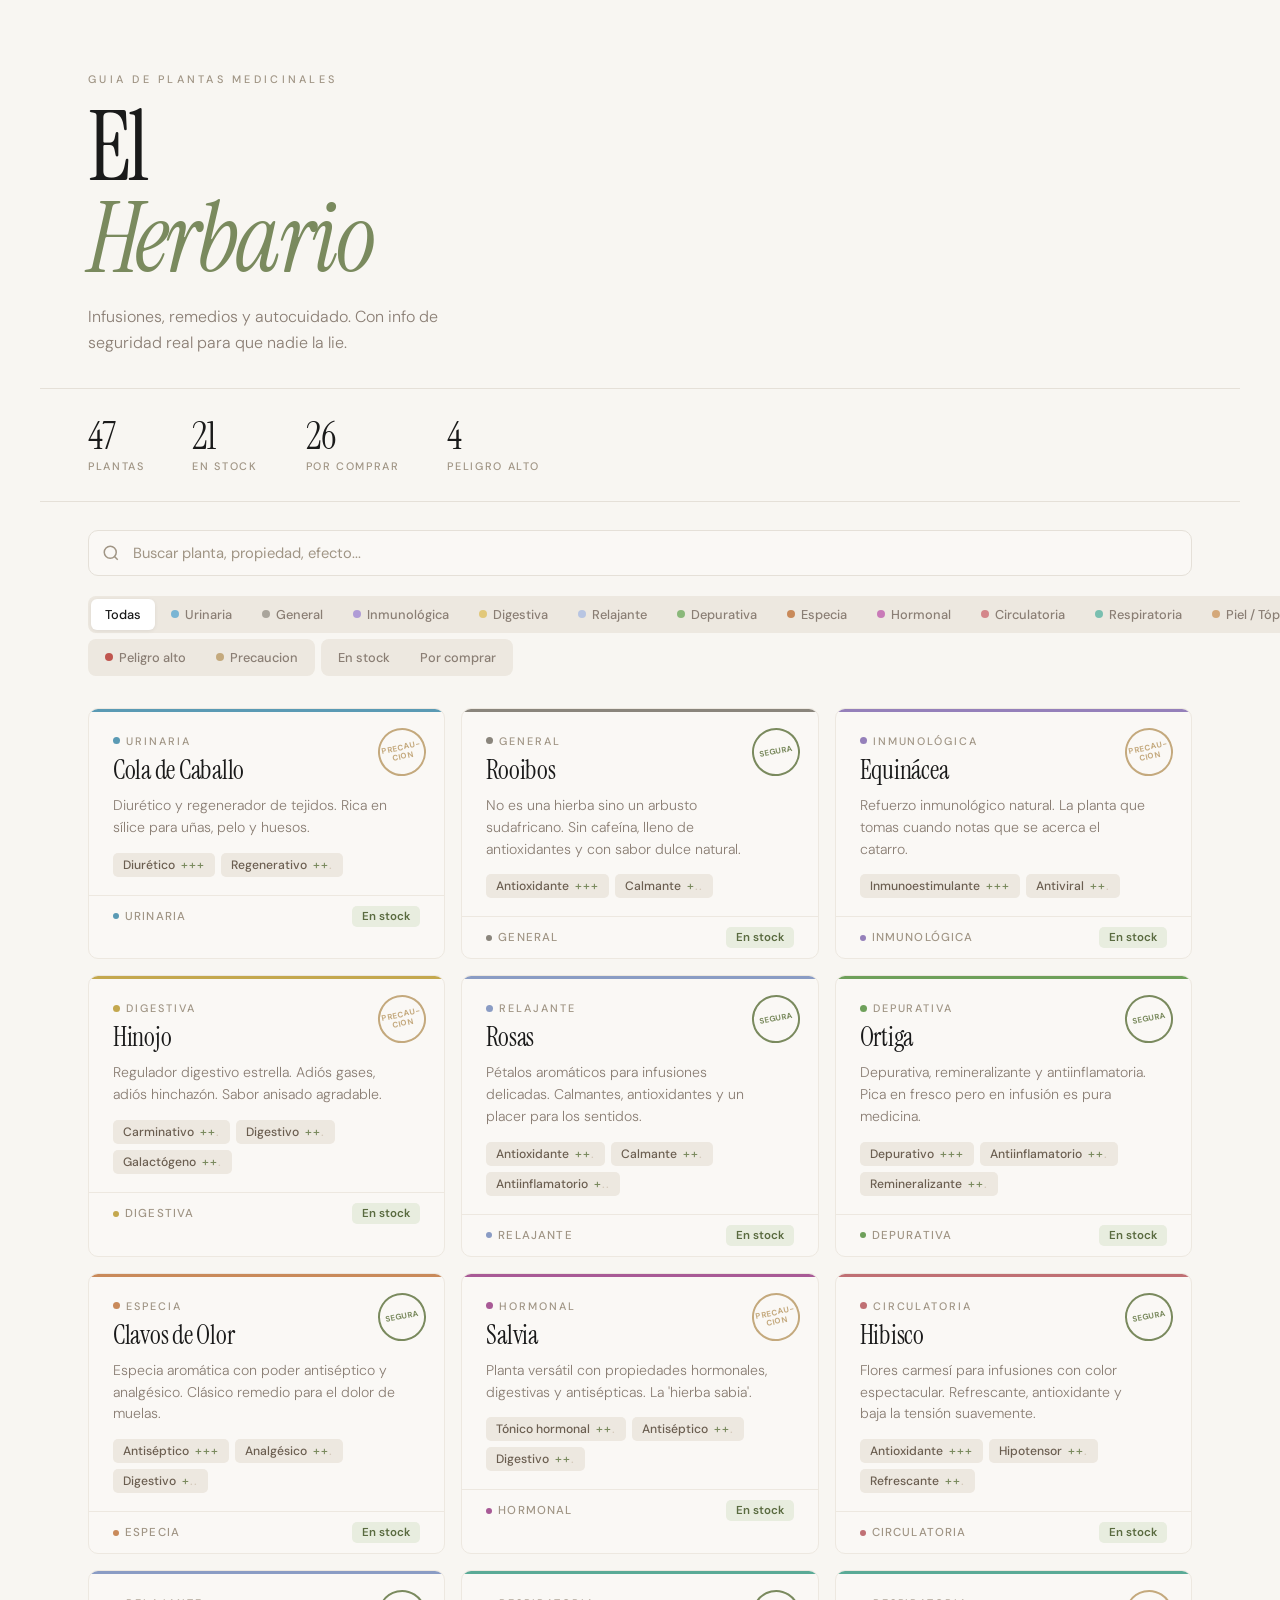
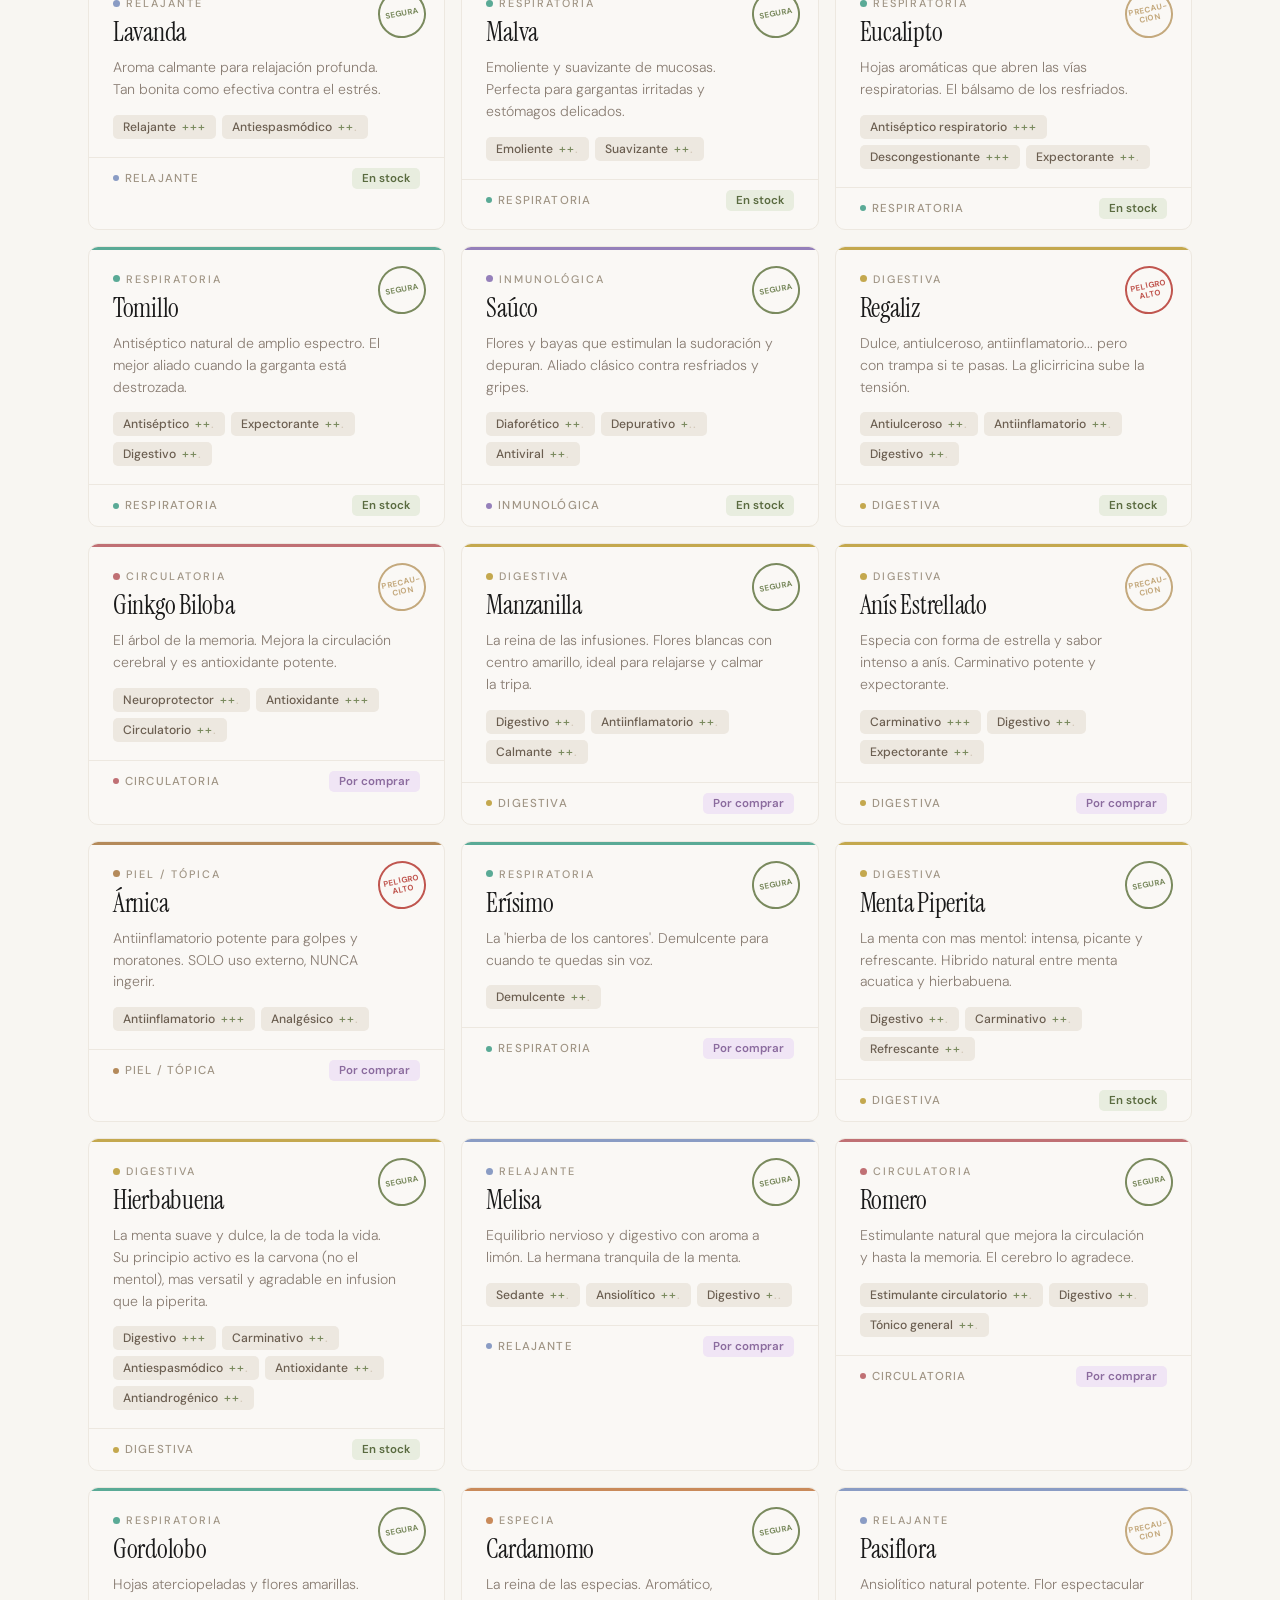
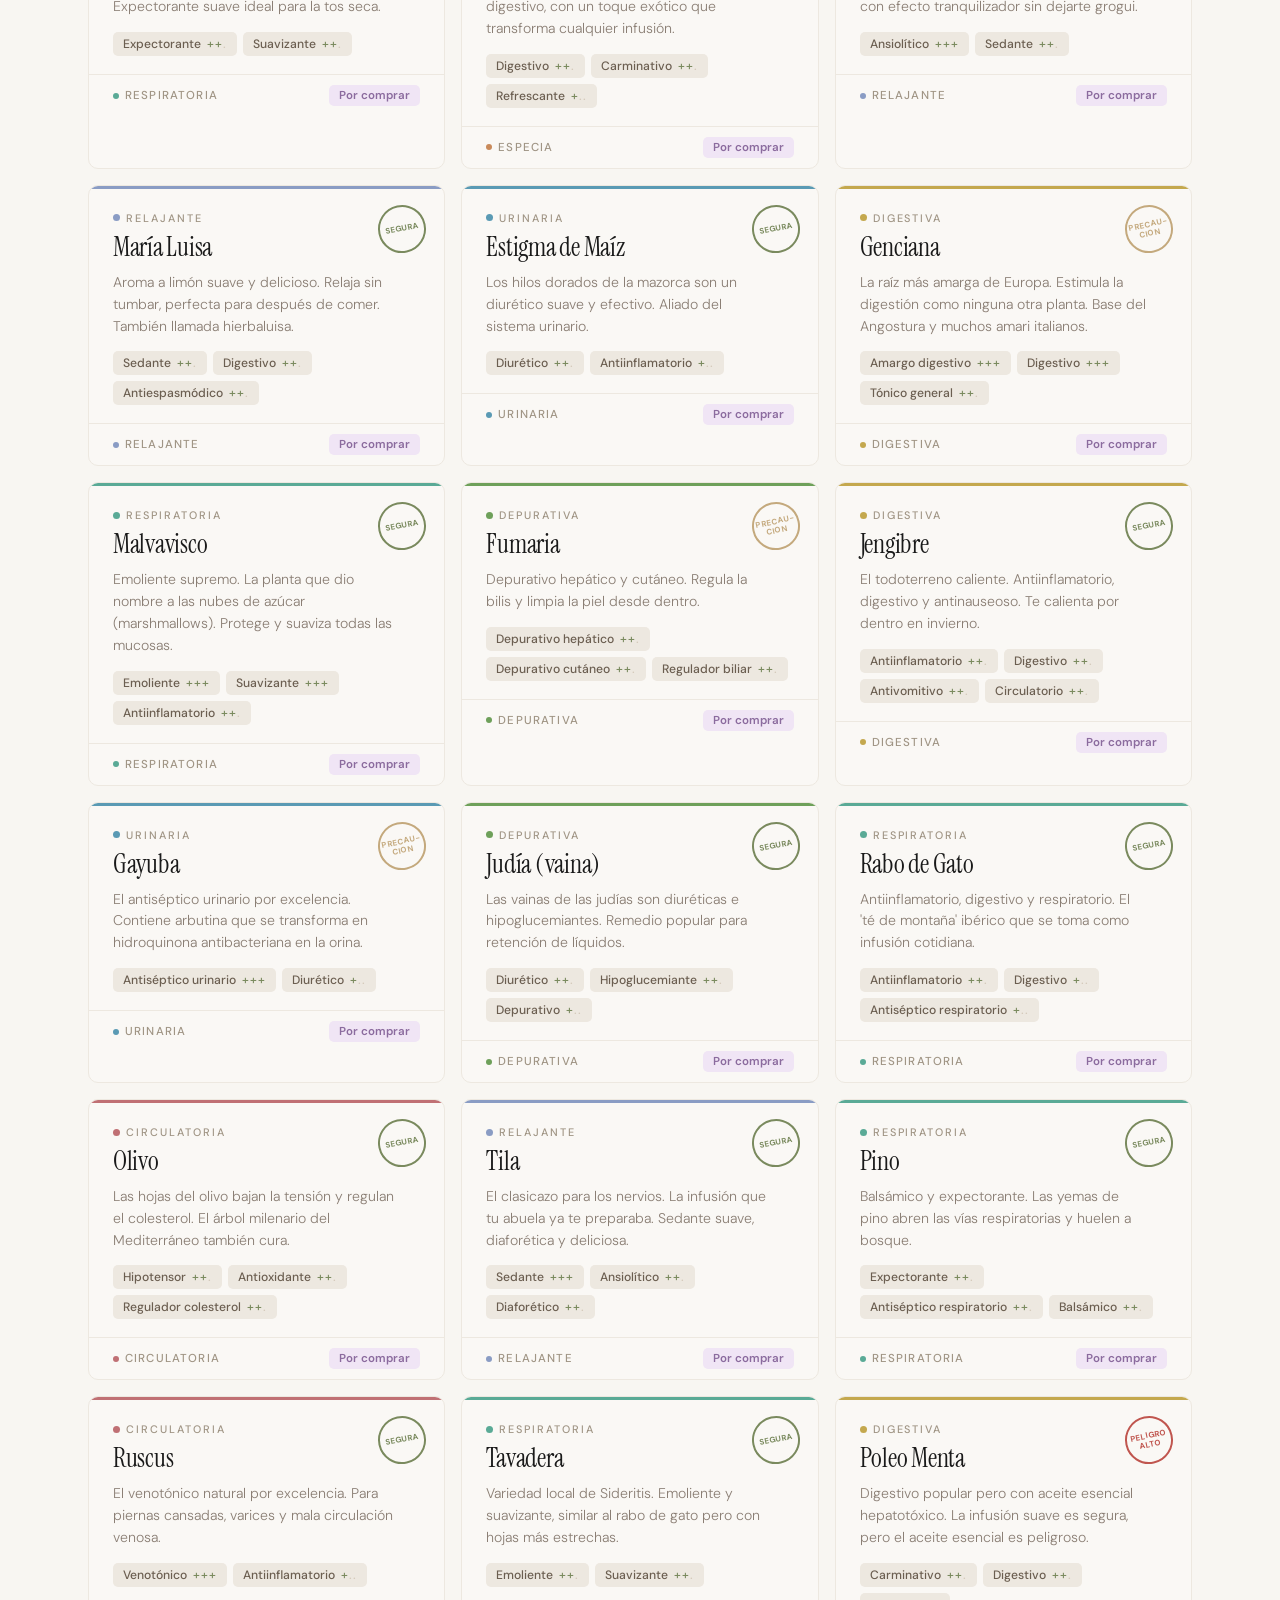
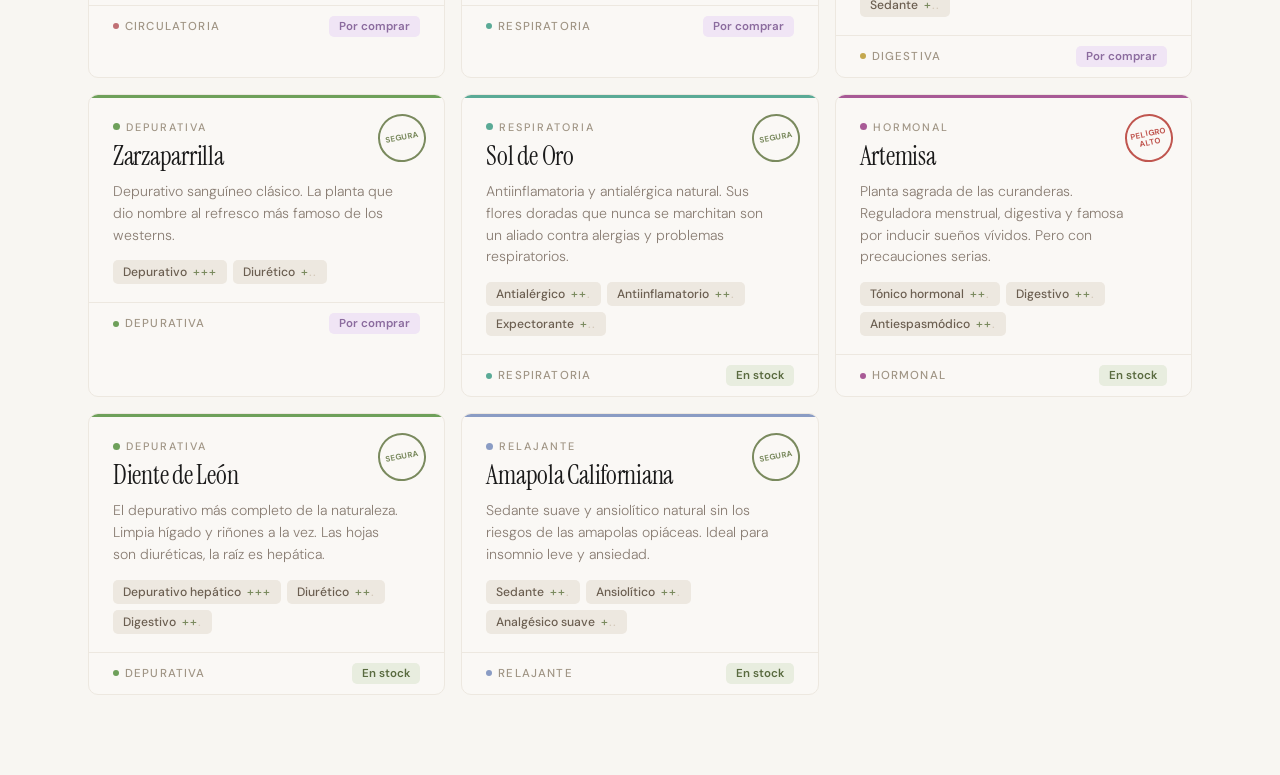
==== commit b9d39f8f: "V5: JAMstack + 47 plantas con fichas completas - Atomizar monolito en JAMstack: CSS, JS modules, JSO" ====
--- a/index.html
+++ b/index.html
@@ -6,572 +6,14 @@
     <title>El Herbario</title>
     <link rel="preconnect" href="https://fonts.googleapis.com">
     <link href="https://fonts.googleapis.com/css2?family=Instrument+Serif:ital@0;1&family=DM+Sans:wght@300;400;500;600;700&display=swap" rel="stylesheet">
-    <style>
-        :root {
-            --bg: #f8f6f2;
-            --bg-card: #faf8f5;
-            --text: #1a1a1a;
-            --text-muted: #8a7e74;
-            --text-light: #a09585;
-            --border: #e5e0d8;
-            --border-light: #ede8e0;
-            --accent: #7a8a5e;
-            --accent-light: #e8eddf;
-            --danger: #c0564f;
-            --danger-light: #fce8e8;
-            --caution: #c4a97d;
-            --caution-light: #fef3e2;
-            --purple: #8b6b9e;
-            --purple-light: #f0e5f5;
-            --radius: 10px;
-        }
-        * { box-sizing: border-box; margin: 0; padding: 0; }
-        body {
-            font-family: 'DM Sans', sans-serif;
-            background: var(--bg);
-            color: var(--text);
-            min-height: 100vh;
-            -webkit-font-smoothing: antialiased;
-        }
-
-        /* ======== HERO (editorial style) ======== */
-        .hero {
-            padding: 72px 48px 0;
-            max-width: 1200px;
-            margin: 0 auto;
-        }
-        .hero-label {
-            font-size: 0.68em;
-            text-transform: uppercase;
-            letter-spacing: 0.3em;
-            color: var(--text-light);
-            font-weight: 500;
-            margin-bottom: 16px;
-        }
-        .hero h1 {
-            font-family: 'Instrument Serif', serif;
-            font-size: clamp(3.5em, 8vw, 6em);
-            font-weight: 400;
-            line-height: 0.95;
-            letter-spacing: -0.03em;
-            margin-bottom: 20px;
-        }
-        .hero h1 em {
-            font-style: italic;
-            color: var(--accent);
-        }
-        .hero-desc {
-            font-size: 1em;
-            color: var(--text-muted);
-            max-width: 420px;
-            line-height: 1.6;
-            font-weight: 300;
-        }
-
-        /* ======== META BAR ======== */
-        .meta-bar {
-            display: flex;
-            gap: 48px;
-            padding: 28px 48px;
-            max-width: 1200px;
-            margin: 32px auto 0;
-            border-top: 1px solid var(--border);
-            border-bottom: 1px solid var(--border);
-        }
-        .meta-num {
-            font-family: 'Instrument Serif', serif;
-            font-size: 2.4em;
-            line-height: 1;
-        }
-        .meta-label {
-            font-size: 0.68em;
-            text-transform: uppercase;
-            letter-spacing: 0.15em;
-            color: var(--text-light);
-            font-weight: 500;
-            margin-top: 4px;
-        }
-
-        /* ======== SEARCH + FILTERS ======== */
-        .controls {
-            max-width: 1200px;
-            margin: 28px auto 0;
-            padding: 0 48px;
-        }
-
-        .search-bar {
-            position: relative;
-            margin-bottom: 20px;
-        }
-        .search-bar input {
-            width: 100%;
-            padding: 12px 16px 12px 44px;
-            border: 1px solid var(--border);
-            border-radius: var(--radius);
-            background: var(--bg-card);
-            font-family: 'DM Sans', sans-serif;
-            font-size: 0.92em;
-            color: var(--text);
-            outline: none;
-            transition: border-color 0.3s;
-        }
-        .search-bar input::placeholder { color: var(--text-light); }
-        .search-bar input:focus { border-color: var(--accent); }
-        .search-bar svg {
-            position: absolute;
-            left: 14px;
-            top: 50%;
-            transform: translateY(-50%);
-            color: var(--text-light);
-        }
-
-        /* Filter: segmented horizontal bar */
-        .filter-bar {
-            display: flex;
-            gap: 6px;
-            flex-wrap: wrap;
-            margin-bottom: 32px;
-        }
-        .filter-group {
-            display: flex;
-            gap: 2px;
-            background: var(--border-light);
-            border-radius: 8px;
-            padding: 3px;
-        }
-        .filter-btn {
-            display: flex;
-            align-items: center;
-            gap: 6px;
-            padding: 7px 14px;
-            border: none;
-            border-radius: 6px;
-            background: transparent;
-            font-family: 'DM Sans', sans-serif;
-            font-size: 0.8em;
-            font-weight: 500;
-            cursor: pointer;
-            transition: all 0.25s;
-            color: var(--text-muted);
-            white-space: nowrap;
-        }
-        .filter-btn:hover {
-            color: var(--text);
-            background: rgba(255,255,255,0.5);
-        }
-        .filter-btn.active {
-            background: white;
-            color: var(--text);
-            box-shadow: 0 1px 4px rgba(0,0,0,0.07);
-        }
-        .filter-dot {
-            width: 8px;
-            height: 8px;
-            border-radius: 50%;
-            flex-shrink: 0;
-        }
-
-        /* Category colors */
-        .cat-relajante { background: #b8c5e2; }
-        .cat-digestiva { background: #e2c87a; }
-        .cat-respiratoria { background: #7abfb0; }
-        .cat-circulatoria { background: #d4868a; }
-        .cat-depurativa { background: #8ab87a; }
-        .cat-inmune { background: #b09cd6; }
-        .cat-urinaria { background: #7ab5d4; }
-        .cat-hormonal { background: #c97ab8; }
-        .cat-piel { background: #d4a87a; }
-        .cat-general { background: #aaa59c; }
-        .cat-especias { background: #c98a5a; }
-
-        /* ======== GRID ======== */
-        .grid {
-            max-width: 1200px;
-            margin: 0 auto;
-            padding: 0 48px 80px;
-            display: grid;
-            grid-template-columns: repeat(auto-fill, minmax(340px, 1fr));
-            gap: 16px;
-        }
-
-        /* ======== CARDS (apothecary style) ======== */
-        .card {
-            background: var(--bg-card);
-            border: 1px solid var(--border-light);
-            border-radius: var(--radius);
-            overflow: hidden;
-            transition: all 0.3s;
-            cursor: pointer;
-            position: relative;
-        }
-        .card:hover {
-            transform: translateY(-3px);
-            box-shadow: 0 10px 32px rgba(0,0,0,0.06);
-            border-color: var(--border);
-        }
-
-        /* Colored top line per category */
-        .card-top-line {
-            height: 3px;
-            width: 100%;
-        }
-
-        .card-inner {
-            padding: 22px 24px 18px;
-            position: relative;
-        }
-
-        /* Stamp (safety indicator) */
-        .card-stamp {
-            position: absolute;
-            top: 16px;
-            right: 18px;
-            width: 48px;
-            height: 48px;
-            border: 2px solid;
-            border-radius: 50%;
-            display: flex;
-            align-items: center;
-            justify-content: center;
-            font-size: 0.5em;
-            font-weight: 700;
-            text-transform: uppercase;
-            letter-spacing: 0.04em;
-            transform: rotate(-12deg);
-            line-height: 1.15;
-            text-align: center;
-        }
-        .stamp-safe { border-color: var(--accent); color: var(--accent); }
-        .stamp-caution { border-color: var(--caution); color: var(--caution); }
-        .stamp-danger { border-color: var(--danger); color: var(--danger); }
-
-        .card-category-label {
-            display: flex;
-            align-items: center;
-            gap: 6px;
-            margin-bottom: 6px;
-        }
-        .card-category-label .cat-dot {
-            width: 7px;
-            height: 7px;
-            border-radius: 50%;
-            flex-shrink: 0;
-        }
-        .card-category-label span:last-child {
-            font-size: 0.68em;
-            text-transform: uppercase;
-            letter-spacing: 0.18em;
-            color: var(--text-light);
-            font-weight: 500;
-        }
-
-        .card h2 {
-            font-family: 'Instrument Serif', serif;
-            font-size: 1.6em;
-            font-weight: 400;
-            margin-bottom: 8px;
-            color: var(--text);
-            padding-right: 56px;
-            letter-spacing: -0.01em;
-        }
-        .card-desc {
-            color: var(--text-muted);
-            font-size: 0.88em;
-            line-height: 1.55;
-            margin-bottom: 14px;
-            font-weight: 300;
-            padding-right: 20px;
-        }
-        .card-props {
-            display: flex;
-            flex-wrap: wrap;
-            gap: 6px;
-        }
-        .prop-tag {
-            padding: 4px 10px;
-            border-radius: 5px;
-            font-size: 0.76em;
-            font-weight: 500;
-            background: var(--border-light);
-            color: #6b5e50;
-        }
-        .prop-dots { margin-left: 3px; letter-spacing: 1px; }
-        .prop-dots .on { color: var(--accent); }
-        .prop-dots .off { color: #d4c9ba; }
-
-        .card-footer {
-            padding: 10px 24px;
-            border-top: 1px solid var(--border-light);
-            display: flex;
-            justify-content: space-between;
-            align-items: center;
-        }
-        .card-footer-cat {
-            display: flex;
-            align-items: center;
-            gap: 6px;
-            font-size: 0.72em;
-            color: var(--text-light);
-            font-weight: 500;
-            text-transform: uppercase;
-            letter-spacing: 0.1em;
-        }
-        .card-footer-cat .cat-dot-sm {
-            width: 6px; height: 6px;
-            border-radius: 50%;
-        }
-        .card-stock {
-            font-size: 0.72em;
-            font-weight: 600;
-            padding: 3px 10px;
-            border-radius: 5px;
-        }
-        .stock-have { background: var(--accent-light); color: #5a6b40; }
-        .stock-want { background: var(--purple-light); color: var(--purple); }
-
-        /* ======== MODAL ======== */
-        .modal-overlay {
-            display: none;
-            position: fixed;
-            inset: 0;
-            background: rgba(0,0,0,0.4);
-            backdrop-filter: blur(4px);
-            z-index: 1000;
-            justify-content: center;
-            align-items: center;
-            padding: 20px;
-        }
-        .modal-overlay.visible { display: flex; }
-
-        .modal {
-            background: var(--bg);
-            border-radius: 12px;
-            max-width: 580px;
-            width: 100%;
-            max-height: 88vh;
-            overflow-y: auto;
-            animation: modalIn 0.3s ease-out;
-            position: relative;
-        }
-        @keyframes modalIn {
-            from { transform: translateY(20px); opacity: 0; }
-            to { transform: translateY(0); opacity: 1; }
-        }
-
-        .modal-close {
-            position: sticky;
-            top: 12px;
-            float: right;
-            margin-right: 16px;
-            width: 32px; height: 32px;
-            border-radius: 50%;
-            border: 1px solid var(--border);
-            background: var(--bg-card);
-            font-size: 1.1em;
-            cursor: pointer;
-            z-index: 10;
-            transition: background 0.2s;
-            color: var(--text-muted);
-            display: flex;
-            align-items: center;
-            justify-content: center;
-        }
-        .modal-close:hover { background: var(--border-light); }
-
-        .modal-top-line { height: 4px; border-radius: 12px 12px 0 0; }
-
-        .modal-header {
-            padding: 28px 28px 0;
-        }
-        .modal-category-bar {
-            display: flex;
-            align-items: center;
-            gap: 8px;
-            margin-bottom: 8px;
-        }
-        .modal-cat-dot { width: 9px; height: 9px; border-radius: 50%; }
-        .modal-cat-label {
-            font-size: 0.7em;
-            text-transform: uppercase;
-            letter-spacing: 0.2em;
-            color: var(--text-light);
-            font-weight: 500;
-        }
-        .modal-header h2 {
-            font-family: 'Instrument Serif', serif;
-            font-size: 2.2em;
-            font-weight: 400;
-            letter-spacing: -0.02em;
-            margin-bottom: 4px;
-        }
-        .modal-badges {
-            display: flex;
-            gap: 8px;
-            margin-top: 12px;
-            flex-wrap: wrap;
-        }
-        .modal-badge {
-            padding: 5px 14px;
-            border-radius: 6px;
-            font-size: 0.72em;
-            font-weight: 600;
-            text-transform: uppercase;
-            letter-spacing: 0.06em;
-        }
-        .mbadge-safe { background: var(--accent-light); color: #5a6b40; }
-        .mbadge-caution { background: var(--caution-light); color: #a67c37; }
-        .mbadge-danger { background: var(--danger-light); color: var(--danger); }
-        .mbadge-have { background: var(--accent-light); color: #5a6b40; }
-        .mbadge-want { background: var(--purple-light); color: var(--purple); }
-
-        .modal-section {
-            padding: 20px 28px 0;
-        }
-        .modal-section:last-child { padding-bottom: 28px; }
-
-        .modal-section-title {
-            font-size: 0.7em;
-            text-transform: uppercase;
-            letter-spacing: 0.2em;
-            color: var(--text-light);
-            font-weight: 600;
-            margin-bottom: 10px;
-            padding-bottom: 6px;
-            border-bottom: 1px solid var(--border-light);
-        }
-        .modal-section p {
-            font-size: 0.92em;
-            color: var(--text-muted);
-            line-height: 1.65;
-            font-weight: 300;
-        }
-
-        .modal-props-list {
-            display: flex;
-            flex-direction: column;
-            gap: 8px;
-        }
-        .modal-prop-row {
-            display: flex;
-            justify-content: space-between;
-            align-items: center;
-            padding: 8px 12px;
-            background: var(--bg-card);
-            border-radius: 8px;
-            border: 1px solid var(--border-light);
-        }
-        .modal-prop-name {
-            font-size: 0.88em;
-            font-weight: 500;
-            color: var(--text);
-        }
-        .modal-prop-dots {
-            display: flex;
-            gap: 4px;
-        }
-        .modal-dot {
-            width: 10px; height: 10px;
-            border-radius: 50%;
-            background: var(--border-light);
-        }
-        .modal-dot.filled { background: var(--accent); }
-
-        .modal-safety-box {
-            padding: 14px 16px;
-            border-radius: 8px;
-            border-left: 3px solid;
-            font-size: 0.9em;
-            line-height: 1.55;
-            font-weight: 400;
-        }
-        .safety-safe { background: var(--accent-light); border-color: var(--accent); color: #4a5a36; }
-        .safety-caution { background: var(--caution-light); border-color: var(--caution); color: #7a6030; }
-        .safety-danger { background: var(--danger-light); border-color: var(--danger); color: #8a3a36; }
-
-        .modal-list {
-            list-style: none;
-            padding: 0;
-        }
-        .modal-list li {
-            font-size: 0.88em;
-            color: var(--text-muted);
-            line-height: 1.55;
-            padding: 6px 0;
-            border-bottom: 1px solid var(--border-light);
-            font-weight: 300;
-        }
-        .modal-list li:last-child { border-bottom: none; }
-        .modal-list li::before {
-            content: '';
-            display: inline-block;
-            width: 5px; height: 5px;
-            border-radius: 50%;
-            background: var(--text-light);
-            margin-right: 10px;
-            vertical-align: middle;
-        }
-
-        .modal-prep-box {
-            padding: 14px 16px;
-            border-radius: 8px;
-            background: #f0f5f2;
-            border-left: 3px solid var(--accent);
-            font-size: 0.9em;
-            color: #4a5a36;
-            line-height: 1.55;
-            font-weight: 300;
-        }
-
-        .modal-reco-box {
-            padding: 14px 16px;
-            border-radius: 8px;
-            background: var(--purple-light);
-            border-left: 3px solid var(--purple);
-            margin-top: 4px;
-        }
-        .modal-reco-box strong {
-            font-size: 0.78em;
-            text-transform: uppercase;
-            letter-spacing: 0.1em;
-            color: var(--purple);
-            display: block;
-            margin-bottom: 4px;
-        }
-        .modal-reco-box p {
-            color: #6a4a7a !important;
-        }
-
-        .no-results {
-            grid-column: 1 / -1;
-            text-align: center;
-            padding: 80px 20px;
-            color: var(--text-light);
-        }
-        .no-results h3 {
-            font-family: 'Instrument Serif', serif;
-            font-size: 1.6em;
-            font-weight: 400;
-            margin-bottom: 8px;
-            color: var(--text-muted);
-        }
-
-        /* ======== RESPONSIVE ======== */
-        @media (max-width: 768px) {
-            .hero, .meta-bar, .controls, .grid { padding-left: 20px; padding-right: 20px; }
-            .hero { padding-top: 48px; }
-            .grid { grid-template-columns: 1fr; }
-            .meta-bar { gap: 24px; flex-wrap: wrap; }
-            .filter-group { flex-wrap: wrap; }
-            .modal-header, .modal-section { padding-left: 20px; padding-right: 20px; }
-        }
-    </style>
+    <link rel="stylesheet" href="css/styles.css">
 </head>
 <body>
 
 <div class="hero">
-    <div class="hero-label">Guía de plantas medicinales</div>
+    <div class="hero-label">Guia de plantas medicinales</div>
     <h1>El<br><em>Herbario</em></h1>
-    <p class="hero-desc">Infusiones, remedios y autocuidado. Con info de seguridad real para que nadie la líe.</p>
+    <p class="hero-desc">Infusiones, remedios y autocuidado. Con info de seguridad real para que nadie la lie.</p>
 </div>
 
 <div class="meta-bar" id="meta-bar"></div>
@@ -590,465 +32,6 @@
     <div class="modal" id="modal"></div>
 </div>
 
-<script>
-// ====== DATA ======
-const categorias = {
-    relajante:    { label: "Relajante",     color: "#8a9cc4", dot: "cat-relajante" },
-    digestiva:    { label: "Digestiva",     color: "#c4a84e", dot: "cat-digestiva" },
-    respiratoria: { label: "Respiratoria",  color: "#5aaa96", dot: "cat-respiratoria" },
-    circulatoria: { label: "Circulatoria",  color: "#c07074", dot: "cat-circulatoria" },
-    depurativa:   { label: "Depurativa",    color: "#6ea05a", dot: "cat-depurativa" },
-    inmune:       { label: "Inmunológica",  color: "#9580ba", dot: "cat-inmune" },
-    urinaria:     { label: "Urinaria",      color: "#5a9ab4", dot: "cat-urinaria" },
-    hormonal:     { label: "Hormonal",      color: "#a85a96", dot: "cat-hormonal" },
-    piel:         { label: "Piel / Tópica", color: "#b48a5a", dot: "cat-piel" },
-    especias:     { label: "Especia",       color: "#c98a5a", dot: "cat-especias" },
-    general:      { label: "General",       color: "#8a857c", dot: "cat-general" }
-};
-
-const plantas = [
-    // ===== TENEMOS =====
-    {
-        nombre: "Cola de Caballo", categoria: "urinaria", tenemos: true, peligrosidad: "media",
-        descripcion: "Diurético y regenerador de tejidos. Rica en sílice para uñas, pelo y huesos.",
-        propiedades: [{ nombre: "Diurético", intensidad: 3 }, { nombre: "Regenerativo", intensidad: 2 }],
-        contraindicaciones: ["Contiene tiaminasa: destruye vitamina B1", "No usar a largo plazo", "Peligrosa con enfermedad renal", "No en embarazo, lactancia ni menores de 12", "Interactúa con litio"],
-        preparacion: "Decocción: tallos secos 10-15 min. No usar más de 2-3 semanas seguidas. Complementar con vitamina B1.",
-        seguridad: "Segura a corto plazo en personas sanas. El problema es el uso prolongado por la tiaminasa."
-    },
-    {
-        nombre: "Rooibos", categoria: "general", tenemos: true, peligrosidad: "baja",
-        descripcion: "No es técnicamente una hierba sino un arbusto sudafricano. Sin cafeína, lleno de antioxidantes y con sabor dulce natural.",
-        propiedades: [{ nombre: "Antioxidante", intensidad: 3 }, { nombre: "Calmante", intensidad: 1 }],
-        contraindicaciones: ["Prácticamente sin contraindicaciones conocidas", "Efecto estrogénico muy leve en grandes cantidades"],
-        preparacion: "Infusión: 1-2 cucharaditas, 5-7 min. Se puede dejar más tiempo sin que amargue. Genial con leche.",
-        seguridad: "Extremadamente seguro. Se puede beber sin límite prácticamente."
-    },
-    {
-        nombre: "Equinácea", categoria: "inmune", tenemos: true, peligrosidad: "media",
-        descripcion: "Refuerzo inmunológico natural. La planta que tomas cuando notas que se acerca el catarro.",
-        propiedades: [{ nombre: "Inmunoestimulante", intensidad: 3 }, { nombre: "Antiviral", intensidad: 2 }],
-        contraindicaciones: ["EVITAR con enfermedades autoinmunes (lupus, esclerosis múltiple, artritis reumatoide)", "Puede afectar metabolismo hepático de medicamentos", "No usar de forma continua más de 8 semanas"],
-        preparacion: "Infusión o tintura: al primer síntoma de resfriado, 3 tazas/día durante 7-10 días máx.",
-        seguridad: "Segura para personas sin enfermedades autoinmunes. Muy eficaz al inicio de infecciones."
-    },
-    {
-        nombre: "Hinojo", categoria: "digestiva", tenemos: true, peligrosidad: "media",
-        descripcion: "Regulador digestivo estrella. Adiós gases, adiós hinchazón. Sabor anisado agradable.",
-        propiedades: [{ nombre: "Carminativo", intensidad: 2 }, { nombre: "Digestivo", intensidad: 2 }, { nombre: "Galactógeno", intensidad: 2 }],
-        contraindicaciones: ["Posiblemente inseguro en embarazo", "Efecto estrogénico: evitar con condiciones hormono-dependientes", "Alergia cruzada con apio, zanahoria, artemisa"],
-        preparacion: "Infusión: 1 cucharadita de semillas machacadas, 10 min. Masticar semillas para gases rápidos.",
-        seguridad: "Seguro en uso ocasional moderado. Mucha tradición como digestivo."
-    },
-    {
-        nombre: "Rosas", categoria: "relajante", tenemos: true, peligrosidad: "baja",
-        descripcion: "Pétalos aromáticos para infusiones delicadas. Calmantes, antioxidantes y un placer para los sentidos.",
-        propiedades: [{ nombre: "Antioxidante", intensidad: 2 }, { nombre: "Calmante", intensidad: 2 }, { nombre: "Antiinflamatorio", intensidad: 1 }],
-        contraindicaciones: ["Prácticamente sin contraindicaciones", "Usar pétalos no tratados con pesticidas"],
-        preparacion: "Infusión: puñado de pétalos secos, 5-8 min. Preciosa combinada con hierbaluisa o manzanilla.",
-        seguridad: "Muy segura. Una de las infusiones más suaves y agradables que existen."
-    },
-    {
-        nombre: "Ortiga", categoria: "depurativa", tenemos: true, peligrosidad: "baja",
-        descripcion: "Depurativa, remineralizante y antiinflamatoria. Pica en fresco pero en infusión es pura medicina.",
-        propiedades: [{ nombre: "Depurativo", intensidad: 3 }, { nombre: "Antiinflamatorio", intensidad: 2 }, { nombre: "Remineralizante", intensidad: 2 }],
-        contraindicaciones: ["Puede potenciar efecto de antihipertensivos y diuréticos", "Precaución con diabetes (puede bajar glucemia)", "Precaución en embarazo (estimulante uterino)"],
-        preparacion: "Infusión: hojas secas, 10-15 min tapada. También se come cocida como espinaca. Muy nutritiva.",
-        seguridad: "Muy segura como infusión. Rica en hierro, calcio y vitaminas."
-    },
-    {
-        nombre: "Clavos de Olor", categoria: "especias", tenemos: true, peligrosidad: "baja",
-        descripcion: "Especia aromática con poder antiséptico y analgésico. Clásico remedio para el dolor de muelas.",
-        propiedades: [{ nombre: "Antiséptico", intensidad: 3 }, { nombre: "Analgésico", intensidad: 2 }, { nombre: "Digestivo", intensidad: 1 }],
-        contraindicaciones: ["El aceite esencial puro puede irritar mucosas", "Precaución con anticoagulantes", "No abusar en embarazo"],
-        preparacion: "Infusión: 3-4 clavos en agua caliente, 5-8 min. Para dolor de muelas: morder un clavo sobre la zona.",
-        seguridad: "Seguro como especia en infusiones. El aceite esencial concentrado requiere más precaución."
-    },
-    {
-        nombre: "Salvia", categoria: "hormonal", tenemos: true, peligrosidad: "media",
-        descripcion: "Planta versátil con propiedades hormonales, digestivas y antisépticas. La 'hierba sabia'.",
-        propiedades: [{ nombre: "Tónico hormonal", intensidad: 2 }, { nombre: "Antiséptico", intensidad: 2 }, { nombre: "Digestivo", intensidad: 2 }],
-        contraindicaciones: ["LIMITAR en embarazo (puede causar contracciones)", "Contiene tuyona, neurotóxica en dosis muy altas", "No usar en exceso prolongado", "Precaución con epilepsia"],
-        preparacion: "Infusión: 1 cucharadita de hojas secas, 5-8 min. Gárgaras para infecciones bucales.",
-        seguridad: "Segura en dosis normales de infusión. No abusar de la cantidad.",
-        recomendacion_compra: null
-    },
-    {
-        nombre: "Hibisco", categoria: "circulatoria", tenemos: true, peligrosidad: "baja",
-        descripcion: "Flores carmesí para infusiones con color espectacular. Refrescante, antioxidante y baja la tensión suavemente.",
-        propiedades: [{ nombre: "Antioxidante", intensidad: 3 }, { nombre: "Hipotensor", intensidad: 2 }, { nombre: "Refrescante", intensidad: 2 }],
-        contraindicaciones: ["Puede potenciar medicación antihipertensiva", "Precaución en embarazo (datos limitados)", "Puede interactuar con paracetamol"],
-        preparacion: "Infusión: flores secas, 5-10 min. Espectacular fría con hielo y limón en verano.",
-        seguridad: "Muy segura. Hay estudios que respaldan su efecto sobre la tensión arterial."
-    },
-    {
-        nombre: "Lavanda", categoria: "relajante", tenemos: true, peligrosidad: "baja",
-        descripcion: "Aroma calmante para relajación profunda. Tan bonita como efectiva contra el estrés y la ansiedad.",
-        propiedades: [{ nombre: "Relajante", intensidad: 3 }, { nombre: "Antiespasmódico", intensidad: 2 }],
-        contraindicaciones: ["Alergia a familia Lamiáceas", "El aceite esencial puro NO se ingiere"],
-        preparacion: "Infusión: 1-2 cucharaditas de flores secas, 5-8 min. También genial en saquitos para almohada.",
-        seguridad: "Muy segura como infusión. Propiedades antiespasmódicas y relajantes suaves."
-    },
-    {
-        nombre: "Malva", categoria: "respiratoria", tenemos: true, peligrosidad: "baja",
-        descripcion: "Emoliente y suavizante de mucosas. Perfecta para gargantas irritadas y estómagos delicados.",
-        propiedades: [{ nombre: "Emoliente", intensidad: 2 }, { nombre: "Suavizante", intensidad: 2 }],
-        contraindicaciones: ["Prácticamente sin contraindicaciones", "Puede ralentizar absorción de medicamentos orales"],
-        preparacion: "Infusión: flores y hojas secas, 10 min. Gárgaras para garganta irritada.",
-        seguridad: "Extremadamente segura. Una de las plantas más suaves y toleradas."
-    },
-    {
-        nombre: "Eucalipto", categoria: "respiratoria", tenemos: true, peligrosidad: "media",
-        descripcion: "Hojas aromáticas que abren las vías respiratorias como por arte de magia. El bálsamo de los resfriados.",
-        propiedades: [{ nombre: "Antiséptico respiratorio", intensidad: 3 }, { nombre: "Descongestionante", intensidad: 3 }, { nombre: "Expectorante", intensidad: 2 }],
-        contraindicaciones: ["El aceite esencial es TÓXICO si se ingiere", "Solo inhalaciones/vahos, no beber aceite", "No usar en niños pequeños (espasmo laríngeo)"],
-        preparacion: "Vahos: hojas en agua hirviendo, inhalar con toalla. Infusión suave: pocas hojas, 5 min.",
-        seguridad: "Como inhalación es muy seguro. Cuidado solo con el aceite esencial puro."
-    },
-    {
-        nombre: "Tomillo", categoria: "respiratoria", tenemos: true, peligrosidad: "baja",
-        descripcion: "Antiséptico natural de amplio espectro. El mejor aliado cuando llegas con la garganta destrozada.",
-        propiedades: [{ nombre: "Antiséptico", intensidad: 2 }, { nombre: "Expectorante", intensidad: 2 }, { nombre: "Digestivo", intensidad: 2 }],
-        contraindicaciones: ["Alergia a Lamiáceas", "El aceite esencial es potente, no ingerir puro"],
-        preparacion: "Infusión: 1-2 cucharaditas de tomillo seco, 8-10 min. Gárgaras para dolor de garganta.",
-        seguridad: "Muy seguro como infusión y especia. Potente antiviral y antibacteriano."
-    },
-    {
-        nombre: "Saúco", categoria: "inmune", tenemos: true, peligrosidad: "baja",
-        descripcion: "Flores y bayas que estimulan la sudoración y depuran. Aliado clásico contra resfriados y gripes.",
-        propiedades: [{ nombre: "Diaforético", intensidad: 2 }, { nombre: "Depurativo", intensidad: 1 }, { nombre: "Antiviral", intensidad: 2 }],
-        contraindicaciones: ["BAYAS CRUDAS SON TÓXICAS: solo cocidas o en infusión de flores", "Puede bajar glucemia: precaución diabéticos", "Precaución con inmunosupresores"],
-        preparacion: "Infusión de flores: 10 min. Las bayas SIEMPRE cocidas (jarabe, mermelada). Nunca crudas.",
-        seguridad: "Flores muy seguras en infusión. Bayas solo cocidas. Nunca crudas, hojas ni corteza."
-    },
-    {
-        nombre: "Regaliz", categoria: "digestiva", tenemos: true, peligrosidad: "alta",
-        descripcion: "Dulce, antiulceroso, antiinflamatorio... pero con trampa si te pasas. La glicirricina sube la tensión.",
-        propiedades: [{ nombre: "Antiulceroso", intensidad: 2 }, { nombre: "Antiinflamatorio", intensidad: 2 }, { nombre: "Digestivo", intensidad: 2 }],
-        contraindicaciones: ["HIPERTENSIÓN: la glicirricina sube la tensión arterial", "Retención de líquidos e hipopotasemia", "Máximo 4-6 semanas continuadas", "NUNCA con cardiopatías, nefropatías o hepatopatías", "No en embarazo ni lactancia", "Alternativa segura: regaliz desglicirrizado (DGL)"],
-        preparacion: "Infusión: trocitos de raíz, 5-10 min. Máx. 1 taza/día y no a diario.",
-        seguridad: "Puede ser peligroso con uso excesivo. La glicirricina es el problema. La versión DGL es más segura."
-    },
-    // ===== NO TENEMOS =====
-    {
-        nombre: "Ginkgo Biloba", categoria: "circulatoria", tenemos: false, peligrosidad: "media",
-        descripcion: "El árbol de la memoria. Mejora la circulación cerebral y es antioxidante potente.",
-        propiedades: [{ nombre: "Neuroprotector", intensidad: 2 }, { nombre: "Antioxidante", intensidad: 3 }, { nombre: "Circulatorio", intensidad: 2 }],
-        contraindicaciones: ["Riesgo de SANGRADO con anticoagulantes", "Suspender 2 semanas antes de cirugía", "Inseguro en embarazo"],
-        preparacion: "Hojas secas en infusión 10 min. Más eficaz en extracto estandarizado.",
-        seguridad: "Seguro si no tomas anticoagulantes ni te vas a operar.",
-        recomendacion: "Interesante para épocas de estudio o trabajo mental intenso. Mejor en extracto estandarizado."
-    },
-    {
-        nombre: "Manzanilla", categoria: "digestiva", tenemos: false, peligrosidad: "baja",
-        descripcion: "La reina de las infusiones. Flores blancas con centro amarillo, ideal para relajarse y calmar la tripa.",
-        propiedades: [{ nombre: "Digestivo", intensidad: 2 }, { nombre: "Antiinflamatorio", intensidad: 2 }, { nombre: "Calmante", intensidad: 2 }],
-        contraindicaciones: ["Alergia a compuestas (ambrosía, margaritas)", "No mezclar con anticoagulantes", "Puede reducir eficacia de estatinas"],
-        preparacion: "Infusión: 1-2 cucharaditas de flores secas, 5-10 min. 2-3 tazas al día.",
-        seguridad: "Muy segura para uso general. Lleva usándose miles de años.",
-        recomendacion: "Imprescindible. La infusión más versátil y segura que existe. Cómprala YA."
-    },
-    {
-        nombre: "Anís Estrellado", categoria: "digestiva", tenemos: false, peligrosidad: "media",
-        descripcion: "Especia con forma de estrella y sabor intenso a anís. Carminativo potente y expectorante.",
-        propiedades: [{ nombre: "Carminativo", intensidad: 3 }, { nombre: "Digestivo", intensidad: 2 }, { nombre: "Expectorante", intensidad: 2 }],
-        contraindicaciones: ["NUNCA confundir con anís estrellado japonés (Illicium anisatum): TÓXICO", "No en embarazo ni lactancia", "No dar a bebés ni niños pequeños (neurotoxicidad reportada)", "Puede tener efecto estrogénico"],
-        preparacion: "Infusión: 1 estrella por taza, 8-10 min. No exceder 2-3 estrellas al día.",
-        seguridad: "Seguro en dosis moderadas asegurándote de que sea Illicium verum (el chino). El japonés es tóxico.",
-        recomendacion: "Muy útil para gases y digestión pesada. Asegúrate de comprar en sitio de confianza."
-    },
-    {
-        nombre: "Árnica", categoria: "piel", tenemos: false, peligrosidad: "alta",
-        descripcion: "Antiinflamatorio potente para golpes y moratones. Pero OJO: solo uso externo, NUNCA ingerir.",
-        propiedades: [{ nombre: "Antiinflamatorio", intensidad: 3 }, { nombre: "Analgésico", intensidad: 2 }],
-        contraindicaciones: ["NUNCA ingerir: contiene helenalina, MORTAL en cantidad", "SOLO uso tópico (cremas, geles)", "No sobre heridas abiertas", "No con trastornos de coagulación", "Suspender 2 semanas antes de cirugía"],
-        preparacion: "SOLO EXTERNO: gel o crema de árnica sobre golpes y moratones. Nunca sobre heridas abiertas. Nunca beber.",
-        seguridad: "Segura SOLO como uso tópico. Tóxica y potencialmente letal si se ingiere.",
-        recomendacion: "Tenerla en formato crema o gel para golpes y moratones. No comprar para infusión."
-    },
-    {
-        nombre: "Erísimo", categoria: "respiratoria", tenemos: false, peligrosidad: "baja",
-        descripcion: "La 'hierba de los cantores'. Demulcente para cuando te quedas sin voz.",
-        propiedades: [{ nombre: "Demulcente", intensidad: 2 }],
-        contraindicaciones: ["Pocos datos de seguridad disponibles", "Precaución en embarazo"],
-        preparacion: "Infusión: partes aéreas secas, 10 min. Gárgaras para afonía y laringitis.",
-        seguridad: "Considerada segura en uso tradicional.",
-        recomendacion: "Útil si cantas, das clases o te quedas afónico con frecuencia."
-    },
-    {
-        nombre: "Menta", categoria: "digestiva", tenemos: false, peligrosidad: "baja",
-        descripcion: "Hojas aromáticas refrescantes. El todoterreno digestivo que además te despierta.",
-        propiedades: [{ nombre: "Digestivo", intensidad: 2 }, { nombre: "Carminativo", intensidad: 2 }, { nombre: "Refrescante", intensidad: 2 }],
-        contraindicaciones: ["Puede empeorar reflujo gastroesofágico", "Precaución con alergia a Lamiáceas"],
-        preparacion: "Infusión: hojas frescas o secas, 5-7 min. Deliciosa fría en verano con hielo.",
-        seguridad: "Muy segura. Una de las hierbas más usadas y toleradas.",
-        recomendacion: "Básica en cualquier herbario. Crece fácilmente en maceta."
-    },
-    {
-        nombre: "Melisa", categoria: "relajante", tenemos: false, peligrosidad: "baja",
-        descripcion: "Equilibrio nervioso y digestivo en una hoja con aroma a limón. La hermana tranquila de la menta.",
-        propiedades: [{ nombre: "Sedante", intensidad: 2 }, { nombre: "Ansiolítico", intensidad: 2 }, { nombre: "Digestivo", intensidad: 1 }],
-        contraindicaciones: ["Puede interferir con medicación tiroidea", "Puede potenciar efecto de sedantes"],
-        preparacion: "Infusión: hojas frescas o secas, 5-10 min. Genial combinada con manzanilla.",
-        seguridad: "Muy segura. Aumenta el GABA de forma natural.",
-        recomendacion: "Fácil de cultivar en casa, crece como loca. Muy recomendable tenerla fresca."
-    },
-    {
-        nombre: "Romero", categoria: "circulatoria", tenemos: false, peligrosidad: "baja",
-        descripcion: "Estimulante natural que mejora la circulación y hasta la memoria. El cerebro lo agradece.",
-        propiedades: [{ nombre: "Estimulante circulatorio", intensidad: 2 }, { nombre: "Digestivo", intensidad: 2 }, { nombre: "Tónico general", intensidad: 2 }],
-        contraindicaciones: ["No usar aceite esencial puro internamente", "Precaución en embarazo (dosis medicinales)"],
-        preparacion: "Infusión: 1 ramita o cucharadita de hojas secas, 8-10 min.",
-        seguridad: "Muy seguro. Sniffar romero mejora el ánimo y la función cognitiva.",
-        recomendacion: "Facilísimo de cultivar. Un must en cualquier balcón mediterráneo."
-    },
-    {
-        nombre: "Gordolobo", categoria: "respiratoria", tenemos: false, peligrosidad: "baja",
-        descripcion: "Hojas aterciopeladas y flores amarillas. Expectorante suave que alivia la tos seca.",
-        propiedades: [{ nombre: "Expectorante", intensidad: 2 }, { nombre: "Suavizante", intensidad: 2 }],
-        contraindicaciones: ["Filtrar bien (los pelitos irritan la garganta)"],
-        preparacion: "Infusión: flores y/o hojas secas, 10-15 min. IMPORTANTE: filtrar con tela fina.",
-        seguridad: "Muy seguro. Uno de los mejores remedios para tos seca.",
-        recomendacion: "Imprescindible para temporada de tos. Se encuentra en herbolarios fácilmente."
-    },
-    {
-        nombre: "Cardamomo", categoria: "especias", tenemos: false, peligrosidad: "baja",
-        descripcion: "La reina de las especias. Aromático, digestivo y con un toque exótico que transforma cualquier infusión.",
-        propiedades: [{ nombre: "Digestivo", intensidad: 2 }, { nombre: "Carminativo", intensidad: 2 }, { nombre: "Refrescante", intensidad: 1 }],
-        contraindicaciones: ["Prácticamente sin contraindicaciones en uso culinario", "Precaución con cálculos biliares en dosis altas"],
-        preparacion: "Infusión: 2-3 vainas machacadas por taza, 8-10 min. Genial con chai o café.",
-        seguridad: "Muy seguro. Especia milenaria con uso extendidísimo.",
-        recomendacion: "Transforma un chai casero. Combina genial con jengibre, canela y clavos."
-    },
-    {
-        nombre: "Pasiflora", categoria: "relajante", tenemos: false, peligrosidad: "media",
-        descripcion: "Ansiolítico natural potente. Flor espectacular con efecto tranquilizador sin dejarte grogui.",
-        propiedades: [{ nombre: "Ansiolítico", intensidad: 3 }, { nombre: "Sedante", intensidad: 2 }],
-        contraindicaciones: ["NO usar en embarazo ni lactancia", "Potencia sedantes y ansiolíticos farmacológicos", "Puede causar somnolencia"],
-        preparacion: "Infusión: 1-2 cucharaditas de partes aéreas secas, 10 min. Máx. 2-3 tazas/día.",
-        seguridad: "Segura respetando las contraindicaciones. Uno de los mejores ansiolíticos naturales.",
-        recomendacion: "Para noches de ansiedad o épocas de mucho estrés. Muy recomendable."
-    },
-    {
-        nombre: "María Luisa", categoria: "relajante", tenemos: false, peligrosidad: "baja",
-        descripcion: "Aroma a limón suave y delicioso. Relaja sin tumbar, perfecta para después de comer. También llamada hierbaluisa.",
-        propiedades: [{ nombre: "Sedante", intensidad: 2 }, { nombre: "Digestivo", intensidad: 2 }, { nombre: "Antiespasmódico", intensidad: 2 }],
-        contraindicaciones: ["Pocos efectos adversos conocidos", "Precaución en embarazo por falta de estudios"],
-        preparacion: "Infusión: hojas frescas o secas, 5-8 min. Combina genial con menta.",
-        seguridad: "Muy segura. Excelente para uso diario.",
-        recomendacion: "Fácil de cultivar en maceta. Una de las infusiones más agradables."
-    }
-];
-
-// ====== STATE ======
-let filtroCategoria = null;
-let filtroPeligrosidad = null;
-let filtroStock = null;
-let searchText = "";
-
-function filtrar() {
-    return plantas.filter(p => {
-        if (filtroCategoria && p.categoria !== filtroCategoria) return false;
-        if (filtroPeligrosidad && p.peligrosidad !== filtroPeligrosidad) return false;
-        if (filtroStock === "have" && !p.tenemos) return false;
-        if (filtroStock === "want" && p.tenemos) return false;
-        if (searchText) {
-            const s = searchText.toLowerCase();
-            return p.nombre.toLowerCase().includes(s)
-                || p.descripcion.toLowerCase().includes(s)
-                || p.propiedades.some(pr => pr.nombre.toLowerCase().includes(s))
-                || p.contraindicaciones.some(c => c.toLowerCase().includes(s));
-        }
-        return true;
-    });
-}
-
-// ====== RENDER ======
-function renderMeta() {
-    const t = plantas.length;
-    const h = plantas.filter(p => p.tenemos).length;
-    const peligro = plantas.filter(p => p.peligrosidad === "alta").length;
-    document.getElementById("meta-bar").innerHTML = `
-        <div><div class="meta-num">${t}</div><div class="meta-label">Plantas</div></div>
-        <div><div class="meta-num">${h}</div><div class="meta-label">En stock</div></div>
-        <div><div class="meta-num">${t - h}</div><div class="meta-label">Por comprar</div></div>
-        <div><div class="meta-num">${peligro}</div><div class="meta-label">Peligro alto</div></div>
-    `;
-}
-
-function renderFilters() {
-    // Category group
-    const cats = [...new Set(plantas.map(p => p.categoria))];
-    let catBtns = `<button class="filter-btn ${!filtroCategoria ? 'active' : ''}" onclick="setCategoria(null)">Todas</button>`;
-    cats.forEach(c => {
-        const info = categorias[c];
-        catBtns += `<button class="filter-btn ${filtroCategoria === c ? 'active' : ''}" onclick="setCategoria('${c}')">
-            <span class="filter-dot ${info.dot}"></span>${info.label}
-        </button>`;
-    });
-
-    // Safety + stock group
-    let statusBtns = `
-        <button class="filter-btn ${filtroPeligrosidad === 'alta' ? 'active' : ''}" onclick="setPeligro('alta')">
-            <span class="filter-dot" style="background:var(--danger)"></span>Peligro alto
-        </button>
-        <button class="filter-btn ${filtroPeligrosidad === 'media' ? 'active' : ''}" onclick="setPeligro('media')">
-            <span class="filter-dot" style="background:var(--caution)"></span>Precaución
-        </button>
-    `;
-
-    let stockBtns = `
-        <button class="filter-btn ${filtroStock === 'have' ? 'active' : ''}" onclick="setStock('have')">En stock</button>
-        <button class="filter-btn ${filtroStock === 'want' ? 'active' : ''}" onclick="setStock('want')">Por comprar</button>
-    `;
-
-    document.getElementById("filter-bar").innerHTML = `
-        <div class="filter-group">${catBtns}</div>
-        <div class="filter-group">${statusBtns}</div>
-        <div class="filter-group">${stockBtns}</div>
-    `;
-}
-
-function renderGrid() {
-    const list = filtrar();
-    const grid = document.getElementById("grid");
-
-    if (!list.length) {
-        grid.innerHTML = `<div class="no-results"><h3>Sin resultados</h3><p>Prueba otra combinación de filtros.</p></div>`;
-        return;
-    }
-
-    grid.innerHTML = list.map(p => {
-        const cat = categorias[p.categoria];
-        const stampClass = p.peligrosidad === "alta" ? "stamp-danger" : p.peligrosidad === "media" ? "stamp-caution" : "stamp-safe";
-        const stampText = p.peligrosidad === "alta" ? "peligro<br>alto" : p.peligrosidad === "media" ? "precau-<br>ción" : "segura";
-        const stockClass = p.tenemos ? "stock-have" : "stock-want";
-        const stockText = p.tenemos ? "En stock" : "Por comprar";
-
-        return `
-        <div class="card" onclick="openModal('${p.nombre.replace(/'/g, "\\'")}')">
-            <div class="card-top-line" style="background:${cat.color}"></div>
-            <div class="card-inner">
-                <div class="card-stamp ${stampClass}">${stampText}</div>
-                <div class="card-category-label">
-                    <span class="cat-dot" style="background:${cat.color}"></span>
-                    <span>${cat.label}</span>
-                </div>
-                <h2>${p.nombre}</h2>
-                <p class="card-desc">${p.descripcion}</p>
-                <div class="card-props">
-                    ${p.propiedades.map(pr =>
-                        `<span class="prop-tag">${pr.nombre} <span class="prop-dots"><span class="on">${'+'.repeat(pr.intensidad)}</span><span class="off">${'.'.repeat(3-pr.intensidad)}</span></span></span>`
-                    ).join('')}
-                </div>
-            </div>
-            <div class="card-footer">
-                <span class="card-footer-cat">
-                    <span class="cat-dot-sm" style="background:${cat.color}"></span>
-                    ${cat.label}
-                </span>
-                <span class="card-stock ${stockClass}">${stockText}</span>
-            </div>
-        </div>`;
-    }).join('');
-}
-
-function renderAll() { renderMeta(); renderFilters(); renderGrid(); }
-
-function setCategoria(c) { filtroCategoria = filtroCategoria === c ? null : c; renderAll(); }
-function setPeligro(p) { filtroPeligrosidad = filtroPeligrosidad === p ? null : p; renderAll(); }
-function setStock(s) { filtroStock = filtroStock === s ? null : s; renderAll(); }
-
-document.getElementById("search").addEventListener("input", e => {
-    searchText = e.target.value;
-    renderGrid();
-});
-
-// ====== MODAL ======
-function openModal(nombre) {
-    const p = plantas.find(pl => pl.nombre === nombre);
-    if (!p) return;
-    const cat = categorias[p.categoria];
-    const safetyClass = p.peligrosidad === "alta" ? "safety-danger" : p.peligrosidad === "media" ? "safety-caution" : "safety-safe";
-    const safetyBadge = p.peligrosidad === "alta" ? "mbadge-danger" : p.peligrosidad === "media" ? "mbadge-caution" : "mbadge-safe";
-    const safetyLabel = p.peligrosidad === "alta" ? "Peligro alto" : p.peligrosidad === "media" ? "Precaución" : "Segura";
-
-    document.getElementById("modal").innerHTML = `
-        <button class="modal-close" onclick="closeModal()">×</button>
-        <div class="modal-top-line" style="background:${cat.color}"></div>
-        <div class="modal-header">
-            <div class="modal-category-bar">
-                <span class="modal-cat-dot" style="background:${cat.color}"></span>
-                <span class="modal-cat-label">${cat.label}</span>
-            </div>
-            <h2>${p.nombre}</h2>
-            <div class="modal-badges">
-                <span class="modal-badge ${safetyBadge}">${safetyLabel}</span>
-                <span class="modal-badge ${p.tenemos ? 'mbadge-have' : 'mbadge-want'}">${p.tenemos ? 'En stock' : 'Por comprar'}</span>
-            </div>
-        </div>
-
-        <div class="modal-section">
-            <div class="modal-section-title">Descripción</div>
-            <p>${p.descripcion}</p>
-        </div>
-
-        <div class="modal-section">
-            <div class="modal-section-title">Propiedades</div>
-            <div class="modal-props-list">
-                ${p.propiedades.map(pr => `
-                    <div class="modal-prop-row">
-                        <span class="modal-prop-name">${pr.nombre}</span>
-                        <div class="modal-prop-dots">
-                            ${[1,2,3].map(i => `<div class="modal-dot ${i <= pr.intensidad ? 'filled' : ''}"></div>`).join('')}
-                        </div>
-                    </div>
-                `).join('')}
-            </div>
-        </div>
-
-        <div class="modal-section">
-            <div class="modal-section-title">Seguridad</div>
-            <div class="modal-safety-box ${safetyClass}">${p.seguridad}</div>
-        </div>
-
-        <div class="modal-section">
-            <div class="modal-section-title">Contraindicaciones</div>
-            <ul class="modal-list">
-                ${p.contraindicaciones.map(c => `<li>${c}</li>`).join('')}
-            </ul>
-        </div>
-
-        <div class="modal-section">
-            <div class="modal-section-title">Preparación</div>
-            <div class="modal-prep-box">${p.preparacion}</div>
-        </div>
-
-        ${p.recomendacion && !p.tenemos ? `
-        <div class="modal-section">
-            <div class="modal-reco-box">
-                <strong>Por qué tenerla</strong>
-                <p>${p.recomendacion}</p>
-            </div>
-        </div>` : ''}
-    `;
-
-    document.getElementById("modal-overlay").classList.add("visible");
-    document.body.style.overflow = "hidden";
-}
-
-function closeModal() {
-    document.getElementById("modal-overlay").classList.remove("visible");
-    document.body.style.overflow = "";
-}
-
-document.getElementById("modal-overlay").addEventListener("click", e => {
-    if (e.target.id === "modal-overlay") closeModal();
-});
-document.addEventListener("keydown", e => { if (e.key === "Escape") closeModal(); });
-
-// Init
-renderAll();
-</script>
+<script type="module" src="js/app.js"></script>
 </body>
 </html>
--- a/css/styles.css
+++ b/css/styles.css
@@ -0,0 +1,650 @@
+/* ============================
+   El Herbario — Styles
+   ============================ */
+
+/* ======== VARIABLES ======== */
+:root {
+    --bg: #f8f6f2;
+    --bg-card: #faf8f5;
+    --text: #1a1a1a;
+    --text-muted: #8a7e74;
+    --text-light: #a09585;
+    --border: #e5e0d8;
+    --border-light: #ede8e0;
+    --accent: #7a8a5e;
+    --accent-light: #e8eddf;
+    --danger: #c0564f;
+    --danger-light: #fce8e8;
+    --caution: #c4a97d;
+    --caution-light: #fef3e2;
+    --purple: #8b6b9e;
+    --purple-light: #f0e5f5;
+    --radius: 10px;
+}
+
+/* ======== RESET ======== */
+* { box-sizing: border-box; margin: 0; padding: 0; }
+body {
+    font-family: 'DM Sans', sans-serif;
+    background: var(--bg);
+    color: var(--text);
+    min-height: 100vh;
+    -webkit-font-smoothing: antialiased;
+}
+
+/* ======== HERO (editorial style) ======== */
+.hero {
+    padding: 72px 48px 0;
+    max-width: 1200px;
+    margin: 0 auto;
+}
+.hero-label {
+    font-size: 0.68em;
+    text-transform: uppercase;
+    letter-spacing: 0.3em;
+    color: var(--text-light);
+    font-weight: 500;
+    margin-bottom: 16px;
+}
+.hero h1 {
+    font-family: 'Instrument Serif', serif;
+    font-size: clamp(3.5em, 8vw, 6em);
+    font-weight: 400;
+    line-height: 0.95;
+    letter-spacing: -0.03em;
+    margin-bottom: 20px;
+}
+.hero h1 em {
+    font-style: italic;
+    color: var(--accent);
+}
+.hero-desc {
+    font-size: 1em;
+    color: var(--text-muted);
+    max-width: 420px;
+    line-height: 1.6;
+    font-weight: 300;
+}
+
+/* ======== META BAR ======== */
+.meta-bar {
+    display: flex;
+    gap: 48px;
+    padding: 28px 48px;
+    max-width: 1200px;
+    margin: 32px auto 0;
+    border-top: 1px solid var(--border);
+    border-bottom: 1px solid var(--border);
+}
+.meta-num {
+    font-family: 'Instrument Serif', serif;
+    font-size: 2.4em;
+    line-height: 1;
+}
+.meta-label {
+    font-size: 0.68em;
+    text-transform: uppercase;
+    letter-spacing: 0.15em;
+    color: var(--text-light);
+    font-weight: 500;
+    margin-top: 4px;
+}
+
+/* ======== SEARCH + FILTERS ======== */
+.controls {
+    max-width: 1200px;
+    margin: 28px auto 0;
+    padding: 0 48px;
+}
+
+.search-bar {
+    position: relative;
+    margin-bottom: 20px;
+}
+.search-bar input {
+    width: 100%;
+    padding: 12px 16px 12px 44px;
+    border: 1px solid var(--border);
+    border-radius: var(--radius);
+    background: var(--bg-card);
+    font-family: 'DM Sans', sans-serif;
+    font-size: 0.92em;
+    color: var(--text);
+    outline: none;
+    transition: border-color 0.3s;
+}
+.search-bar input::placeholder { color: var(--text-light); }
+.search-bar input:focus { border-color: var(--accent); }
+.search-bar svg {
+    position: absolute;
+    left: 14px;
+    top: 50%;
+    transform: translateY(-50%);
+    color: var(--text-light);
+}
+
+/* Filter: segmented horizontal bar */
+.filter-bar {
+    display: flex;
+    gap: 6px;
+    flex-wrap: wrap;
+    margin-bottom: 32px;
+}
+.filter-group {
+    display: flex;
+    gap: 2px;
+    background: var(--border-light);
+    border-radius: 8px;
+    padding: 3px;
+}
+.filter-btn {
+    display: flex;
+    align-items: center;
+    gap: 6px;
+    padding: 7px 14px;
+    border: none;
+    border-radius: 6px;
+    background: transparent;
+    font-family: 'DM Sans', sans-serif;
+    font-size: 0.8em;
+    font-weight: 500;
+    cursor: pointer;
+    transition: all 0.25s;
+    color: var(--text-muted);
+    white-space: nowrap;
+}
+.filter-btn:hover {
+    color: var(--text);
+    background: rgba(255,255,255,0.5);
+}
+.filter-btn.active {
+    background: white;
+    color: var(--text);
+    box-shadow: 0 1px 4px rgba(0,0,0,0.07);
+}
+.filter-dot {
+    width: 8px;
+    height: 8px;
+    border-radius: 50%;
+    flex-shrink: 0;
+}
+
+/* Category colors */
+.cat-relajante { background: #b8c5e2; }
+.cat-digestiva { background: #e2c87a; }
+.cat-respiratoria { background: #7abfb0; }
+.cat-circulatoria { background: #d4868a; }
+.cat-depurativa { background: #8ab87a; }
+.cat-inmune { background: #b09cd6; }
+.cat-urinaria { background: #7ab5d4; }
+.cat-hormonal { background: #c97ab8; }
+.cat-piel { background: #d4a87a; }
+.cat-general { background: #aaa59c; }
+.cat-especias { background: #c98a5a; }
+
+/* ======== GRID ======== */
+.grid {
+    max-width: 1200px;
+    margin: 0 auto;
+    padding: 0 48px 80px;
+    display: grid;
+    grid-template-columns: repeat(auto-fill, minmax(340px, 1fr));
+    gap: 16px;
+}
+
+/* ======== CARDS (apothecary style) ======== */
+.card {
+    background: var(--bg-card);
+    border: 1px solid var(--border-light);
+    border-radius: var(--radius);
+    overflow: hidden;
+    transition: all 0.3s;
+    cursor: pointer;
+    position: relative;
+}
+.card:hover {
+    transform: translateY(-3px);
+    box-shadow: 0 10px 32px rgba(0,0,0,0.06);
+    border-color: var(--border);
+}
+
+/* Colored top line per category */
+.card-top-line {
+    height: 3px;
+    width: 100%;
+}
+
+.card-inner {
+    padding: 22px 24px 18px;
+    position: relative;
+}
+
+/* Stamp (safety indicator) */
+.card-stamp {
+    position: absolute;
+    top: 16px;
+    right: 18px;
+    width: 48px;
+    height: 48px;
+    border: 2px solid;
+    border-radius: 50%;
+    display: flex;
+    align-items: center;
+    justify-content: center;
+    font-size: 0.5em;
+    font-weight: 700;
+    text-transform: uppercase;
+    letter-spacing: 0.04em;
+    transform: rotate(-12deg);
+    line-height: 1.15;
+    text-align: center;
+}
+.stamp-safe { border-color: var(--accent); color: var(--accent); }
+.stamp-caution { border-color: var(--caution); color: var(--caution); }
+.stamp-danger { border-color: var(--danger); color: var(--danger); }
+
+.card-category-label {
+    display: flex;
+    align-items: center;
+    gap: 6px;
+    margin-bottom: 6px;
+}
+.card-category-label .cat-dot {
+    width: 7px;
+    height: 7px;
+    border-radius: 50%;
+    flex-shrink: 0;
+}
+.card-category-label span:last-child {
+    font-size: 0.68em;
+    text-transform: uppercase;
+    letter-spacing: 0.18em;
+    color: var(--text-light);
+    font-weight: 500;
+}
+
+.card h2 {
+    font-family: 'Instrument Serif', serif;
+    font-size: 1.6em;
+    font-weight: 400;
+    margin-bottom: 8px;
+    color: var(--text);
+    padding-right: 56px;
+    letter-spacing: -0.01em;
+}
+.card-desc {
+    color: var(--text-muted);
+    font-size: 0.88em;
+    line-height: 1.55;
+    margin-bottom: 14px;
+    font-weight: 300;
+    padding-right: 20px;
+}
+.card-props {
+    display: flex;
+    flex-wrap: wrap;
+    gap: 6px;
+}
+.prop-tag {
+    padding: 4px 10px;
+    border-radius: 5px;
+    font-size: 0.76em;
+    font-weight: 500;
+    background: var(--border-light);
+    color: #6b5e50;
+}
+.prop-dots { margin-left: 3px; letter-spacing: 1px; }
+.prop-dots .on { color: var(--accent); }
+.prop-dots .off { color: #d4c9ba; }
+
+.card-footer {
+    padding: 10px 24px;
+    border-top: 1px solid var(--border-light);
+    display: flex;
+    justify-content: space-between;
+    align-items: center;
+}
+.card-footer-cat {
+    display: flex;
+    align-items: center;
+    gap: 6px;
+    font-size: 0.72em;
+    color: var(--text-light);
+    font-weight: 500;
+    text-transform: uppercase;
+    letter-spacing: 0.1em;
+}
+.card-footer-cat .cat-dot-sm {
+    width: 6px; height: 6px;
+    border-radius: 50%;
+}
+.card-stock {
+    font-size: 0.72em;
+    font-weight: 600;
+    padding: 3px 10px;
+    border-radius: 5px;
+}
+.stock-have { background: var(--accent-light); color: #5a6b40; }
+.stock-want { background: var(--purple-light); color: var(--purple); }
+
+/* ======== MODAL ======== */
+.modal-overlay {
+    display: none;
+    position: fixed;
+    inset: 0;
+    background: rgba(0,0,0,0.4);
+    backdrop-filter: blur(4px);
+    z-index: 1000;
+    justify-content: center;
+    align-items: center;
+    padding: 20px;
+}
+.modal-overlay.visible { display: flex; }
+
+.modal {
+    background: var(--bg);
+    border-radius: 12px;
+    max-width: 580px;
+    width: 100%;
+    max-height: 88vh;
+    overflow-y: auto;
+    animation: modalIn 0.3s ease-out;
+    position: relative;
+}
+@keyframes modalIn {
+    from { transform: translateY(20px); opacity: 0; }
+    to { transform: translateY(0); opacity: 1; }
+}
+
+.modal-close {
+    position: sticky;
+    top: 12px;
+    float: right;
+    margin-right: 16px;
+    width: 32px; height: 32px;
+    border-radius: 50%;
+    border: 1px solid var(--border);
+    background: var(--bg-card);
+    font-size: 1.1em;
+    cursor: pointer;
+    z-index: 10;
+    transition: background 0.2s;
+    color: var(--text-muted);
+    display: flex;
+    align-items: center;
+    justify-content: center;
+}
+.modal-close:hover { background: var(--border-light); }
+
+.modal-top-line { height: 4px; border-radius: 12px 12px 0 0; }
+
+.modal-header {
+    padding: 28px 28px 0;
+}
+.modal-category-bar {
+    display: flex;
+    align-items: center;
+    gap: 8px;
+    margin-bottom: 8px;
+}
+.modal-cat-dot { width: 9px; height: 9px; border-radius: 50%; }
+.modal-cat-label {
+    font-size: 0.7em;
+    text-transform: uppercase;
+    letter-spacing: 0.2em;
+    color: var(--text-light);
+    font-weight: 500;
+}
+
+.modal-header h2 {
+    font-family: 'Instrument Serif', serif;
+    font-size: 2.2em;
+    font-weight: 400;
+    letter-spacing: -0.02em;
+    margin-bottom: 4px;
+}
+.modal-scientific {
+    font-size: 0.88em;
+    font-style: italic;
+    color: var(--text-light);
+    margin-bottom: 4px;
+}
+.modal-badges {
+    display: flex;
+    gap: 8px;
+    margin-top: 12px;
+    flex-wrap: wrap;
+}
+.modal-badge {
+    padding: 5px 14px;
+    border-radius: 6px;
+    font-size: 0.72em;
+    font-weight: 600;
+    text-transform: uppercase;
+    letter-spacing: 0.06em;
+}
+.mbadge-safe { background: var(--accent-light); color: #5a6b40; }
+.mbadge-caution { background: var(--caution-light); color: #a67c37; }
+.mbadge-danger { background: var(--danger-light); color: var(--danger); }
+.mbadge-have { background: var(--accent-light); color: #5a6b40; }
+.mbadge-want { background: var(--purple-light); color: var(--purple); }
+
+.modal-section {
+    padding: 20px 28px 0;
+}
+.modal-section:last-child { padding-bottom: 28px; }
+
+.modal-section-title {
+    font-size: 0.7em;
+    text-transform: uppercase;
+    letter-spacing: 0.2em;
+    color: var(--text-light);
+    font-weight: 600;
+    margin-bottom: 10px;
+    padding-bottom: 6px;
+    border-bottom: 1px solid var(--border-light);
+}
+.modal-section p {
+    font-size: 0.92em;
+    color: var(--text-muted);
+    line-height: 1.65;
+    font-weight: 300;
+}
+
+.modal-props-list {
+    display: flex;
+    flex-direction: column;
+    gap: 8px;
+}
+.modal-prop-row {
+    display: flex;
+    justify-content: space-between;
+    align-items: center;
+    padding: 8px 12px;
+    background: var(--bg-card);
+    border-radius: 8px;
+    border: 1px solid var(--border-light);
+}
+.modal-prop-name {
+    font-size: 0.88em;
+    font-weight: 500;
+    color: var(--text);
+}
+.modal-prop-dots {
+    display: flex;
+    gap: 4px;
+}
+.modal-dot {
+    width: 10px; height: 10px;
+    border-radius: 50%;
+    background: var(--border-light);
+}
+.modal-dot.filled { background: var(--accent); }
+
+.modal-safety-box {
+    padding: 14px 16px;
+    border-radius: 8px;
+    border-left: 3px solid;
+    font-size: 0.9em;
+    line-height: 1.55;
+    font-weight: 400;
+}
+.safety-safe { background: var(--accent-light); border-color: var(--accent); color: #4a5a36; }
+.safety-caution { background: var(--caution-light); border-color: var(--caution); color: #7a6030; }
+.safety-danger { background: var(--danger-light); border-color: var(--danger); color: #8a3a36; }
+
+.modal-list {
+    list-style: none;
+    padding: 0;
+}
+.modal-list li {
+    font-size: 0.88em;
+    color: var(--text-muted);
+    line-height: 1.55;
+    padding: 6px 0;
+    border-bottom: 1px solid var(--border-light);
+    font-weight: 300;
+}
+.modal-list li:last-child { border-bottom: none; }
+.modal-list li::before {
+    content: '';
+    display: inline-block;
+    width: 5px; height: 5px;
+    border-radius: 50%;
+    background: var(--text-light);
+    margin-right: 10px;
+    vertical-align: middle;
+}
+
+.modal-prep-box {
+    padding: 14px 16px;
+    border-radius: 8px;
+    background: #f0f5f2;
+    border-left: 3px solid var(--accent);
+    font-size: 0.9em;
+    color: #4a5a36;
+    line-height: 1.55;
+    font-weight: 300;
+}
+
+.modal-reco-box {
+    padding: 14px 16px;
+    border-radius: 8px;
+    background: var(--purple-light);
+    border-left: 3px solid var(--purple);
+    margin-top: 4px;
+}
+.modal-reco-box strong {
+    font-size: 0.78em;
+    text-transform: uppercase;
+    letter-spacing: 0.1em;
+    color: var(--purple);
+    display: block;
+    margin-bottom: 4px;
+}
+.modal-reco-box p {
+    color: #6a4a7a !important;
+}
+
+/* ======== DETAIL GRID (modal info rows) ======== */
+.modal-detail-grid {
+    display: grid;
+    grid-template-columns: 1fr 1fr;
+    gap: 8px;
+}
+.modal-detail-item {
+    padding: 10px 12px;
+    background: var(--bg-card);
+    border-radius: 8px;
+    border: 1px solid var(--border-light);
+}
+.modal-detail-label {
+    font-size: 0.68em;
+    text-transform: uppercase;
+    letter-spacing: 0.12em;
+    color: var(--text-light);
+    font-weight: 600;
+    margin-bottom: 3px;
+}
+.modal-detail-value {
+    font-size: 0.88em;
+    color: var(--text);
+    font-weight: 400;
+    line-height: 1.4;
+}
+
+/* Combination tags */
+.modal-combos {
+    display: flex;
+    flex-wrap: wrap;
+    gap: 6px;
+}
+.modal-combo-tag {
+    padding: 5px 12px;
+    border-radius: 6px;
+    font-size: 0.82em;
+    font-weight: 400;
+    background: var(--border-light);
+    color: #5a5040;
+}
+
+/* History block */
+.modal-history-block {
+    display: flex;
+    flex-direction: column;
+    gap: 12px;
+}
+.modal-history-item h4 {
+    font-family: 'Instrument Serif', serif;
+    font-size: 1.05em;
+    font-weight: 400;
+    color: var(--text);
+    margin-bottom: 4px;
+}
+.modal-history-item p {
+    font-size: 0.88em;
+    color: var(--text-muted);
+    line-height: 1.6;
+    font-weight: 300;
+}
+
+/* Usos coloquiales tags */
+.modal-usos {
+    display: flex;
+    flex-wrap: wrap;
+    gap: 6px;
+}
+.modal-uso-tag {
+    padding: 4px 10px;
+    border-radius: 5px;
+    font-size: 0.78em;
+    font-weight: 500;
+    background: var(--accent-light);
+    color: #5a6b40;
+}
+
+/* ======== NO RESULTS ======== */
+.no-results {
+    grid-column: 1 / -1;
+    text-align: center;
+    padding: 80px 20px;
+    color: var(--text-light);
+}
+.no-results h3 {
+    font-family: 'Instrument Serif', serif;
+    font-size: 1.6em;
+    font-weight: 400;
+    margin-bottom: 8px;
+    color: var(--text-muted);
+}
+
+/* ======== RESPONSIVE ======== */
+@media (max-width: 768px) {
+    .hero, .meta-bar, .controls, .grid { padding-left: 20px; padding-right: 20px; }
+    .hero { padding-top: 48px; }
+    .grid { grid-template-columns: 1fr; }
+    .meta-bar { gap: 24px; flex-wrap: wrap; }
+    .filter-group { flex-wrap: wrap; }
+    .modal-header, .modal-section { padding-left: 20px; padding-right: 20px; }
+    .modal-detail-grid { grid-template-columns: 1fr; }
+}
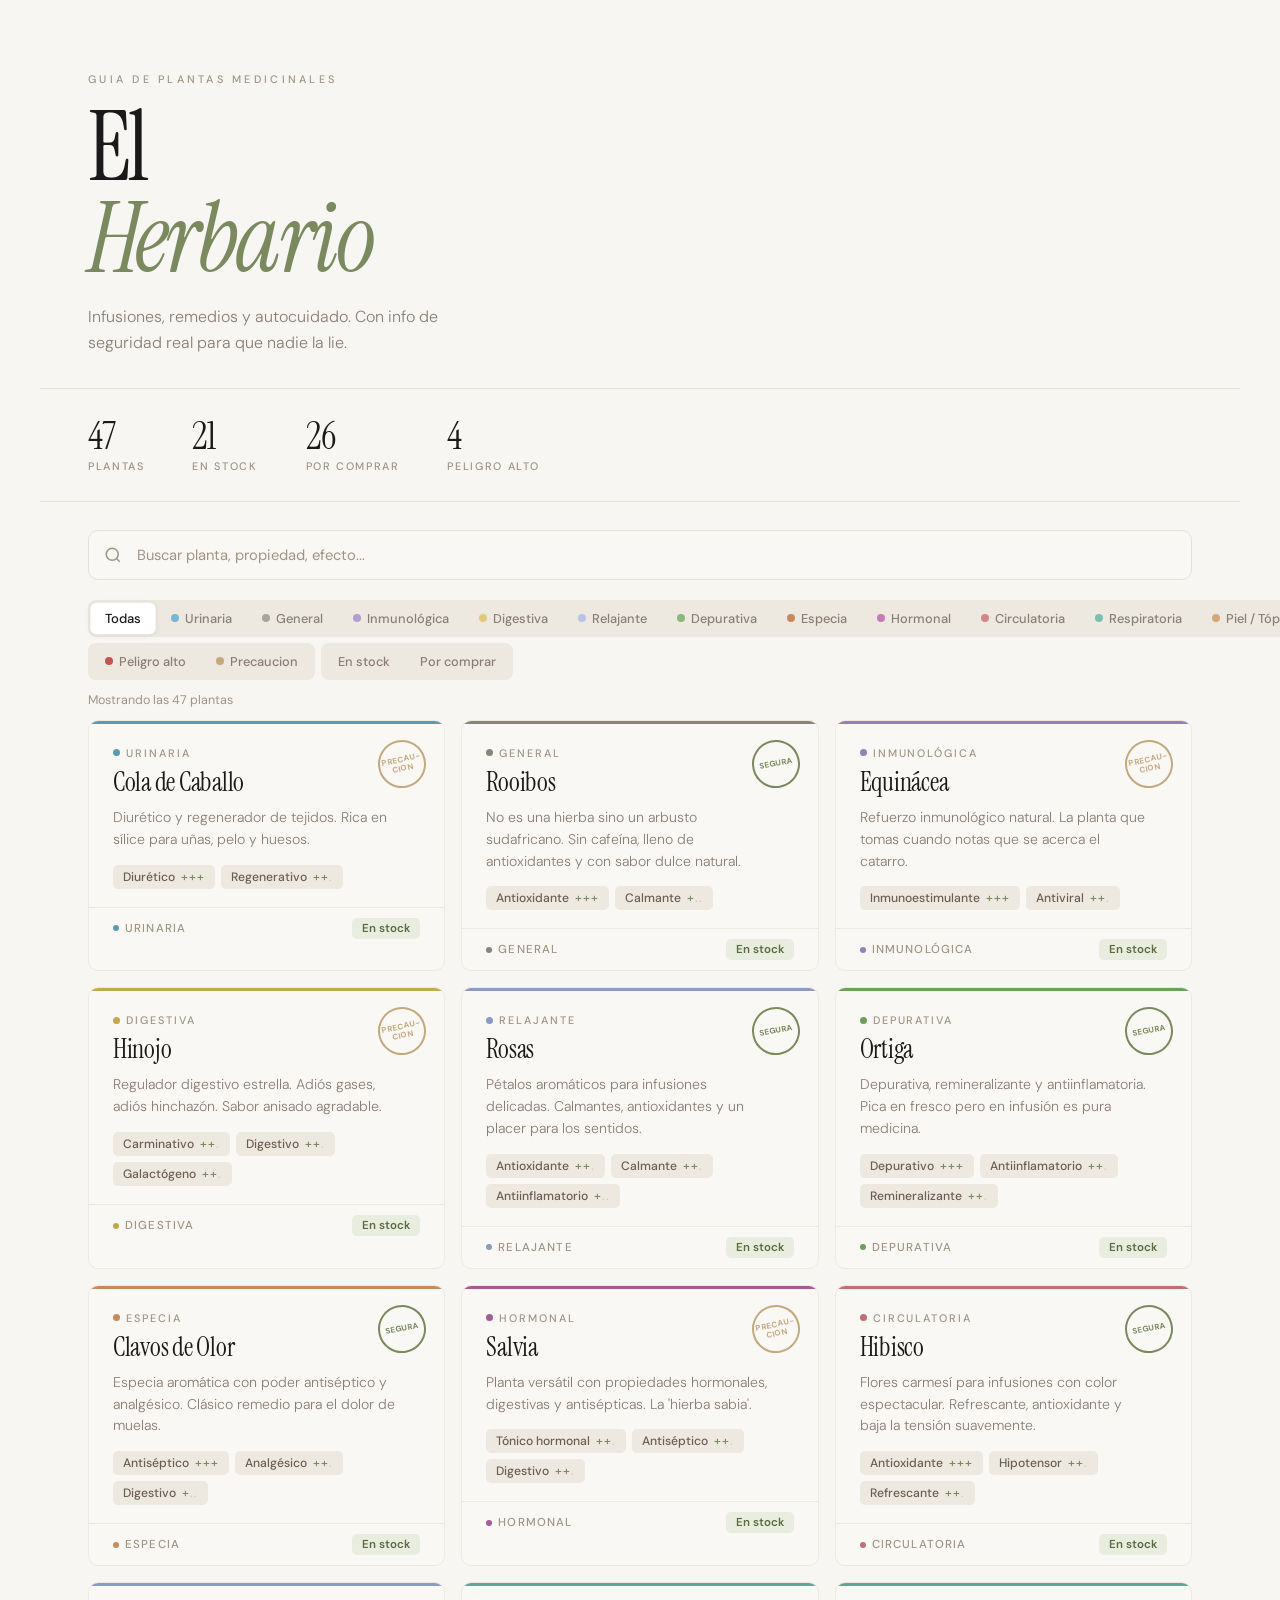
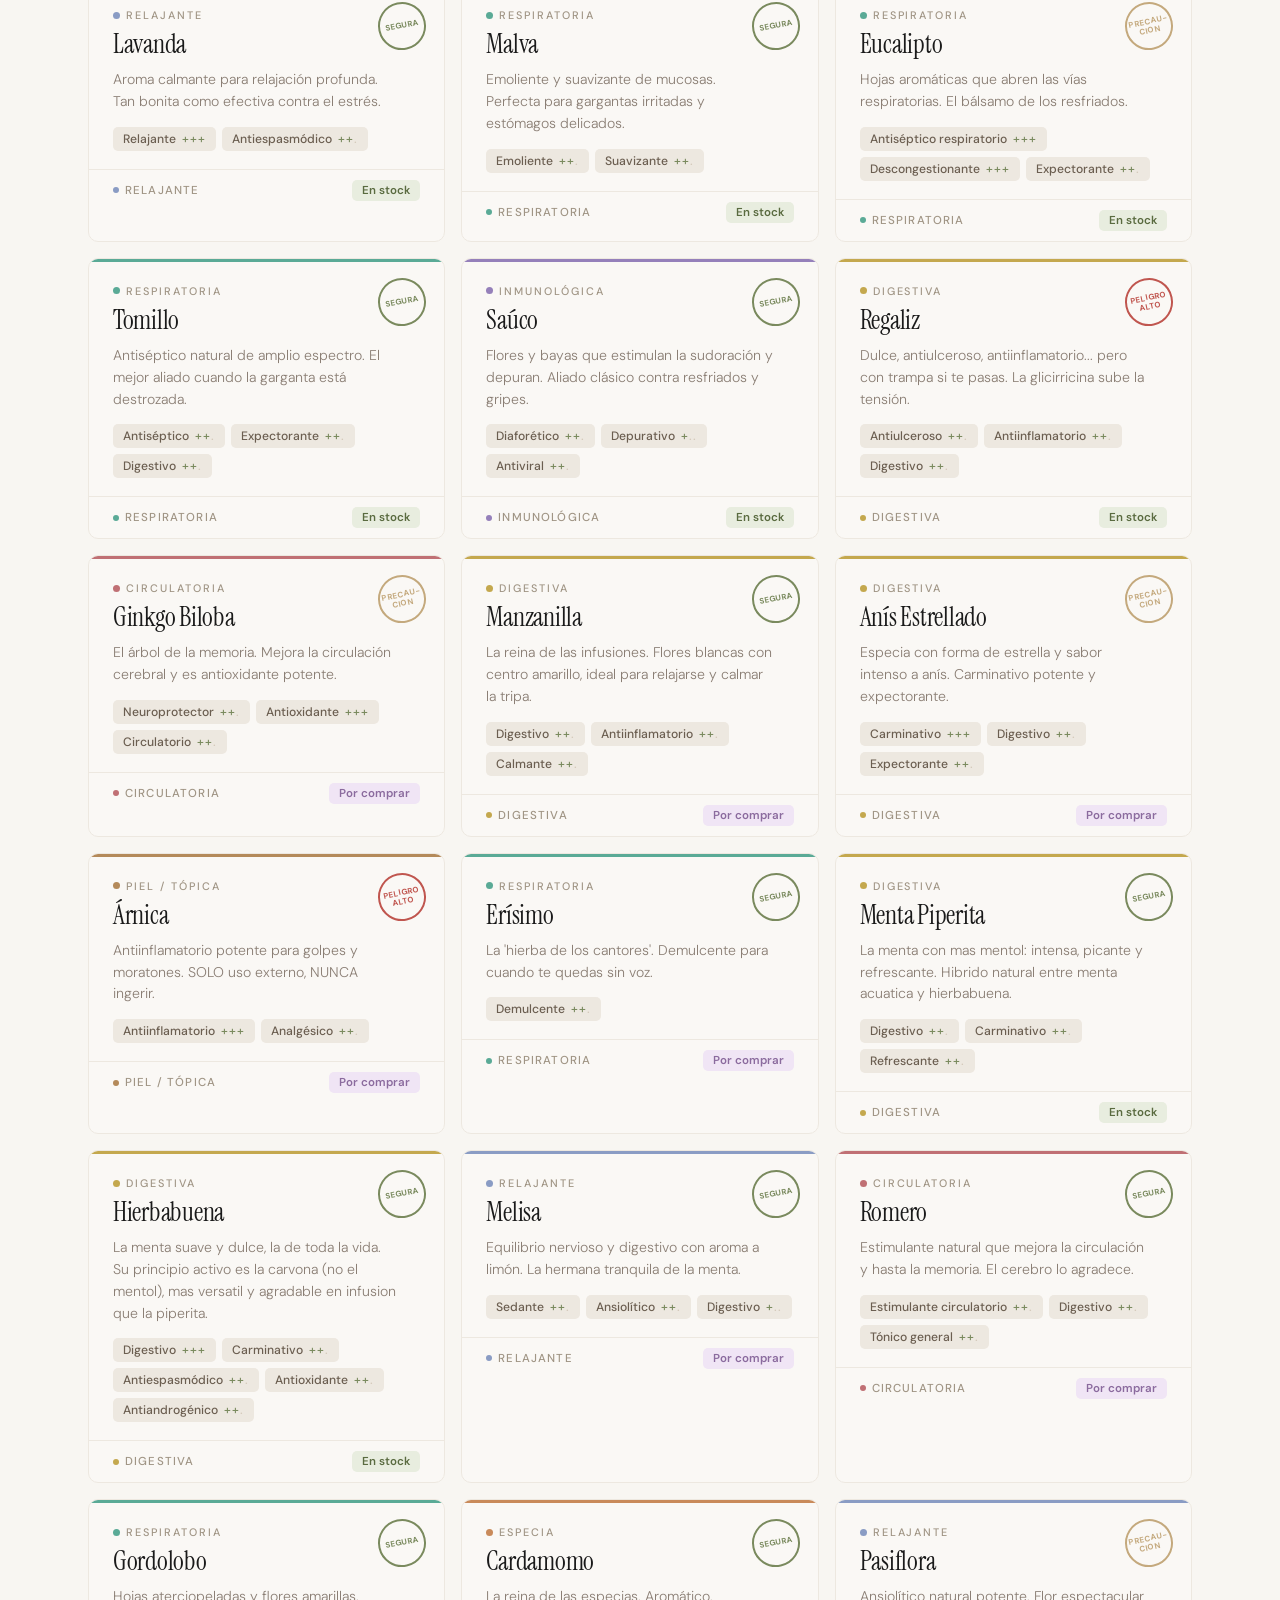
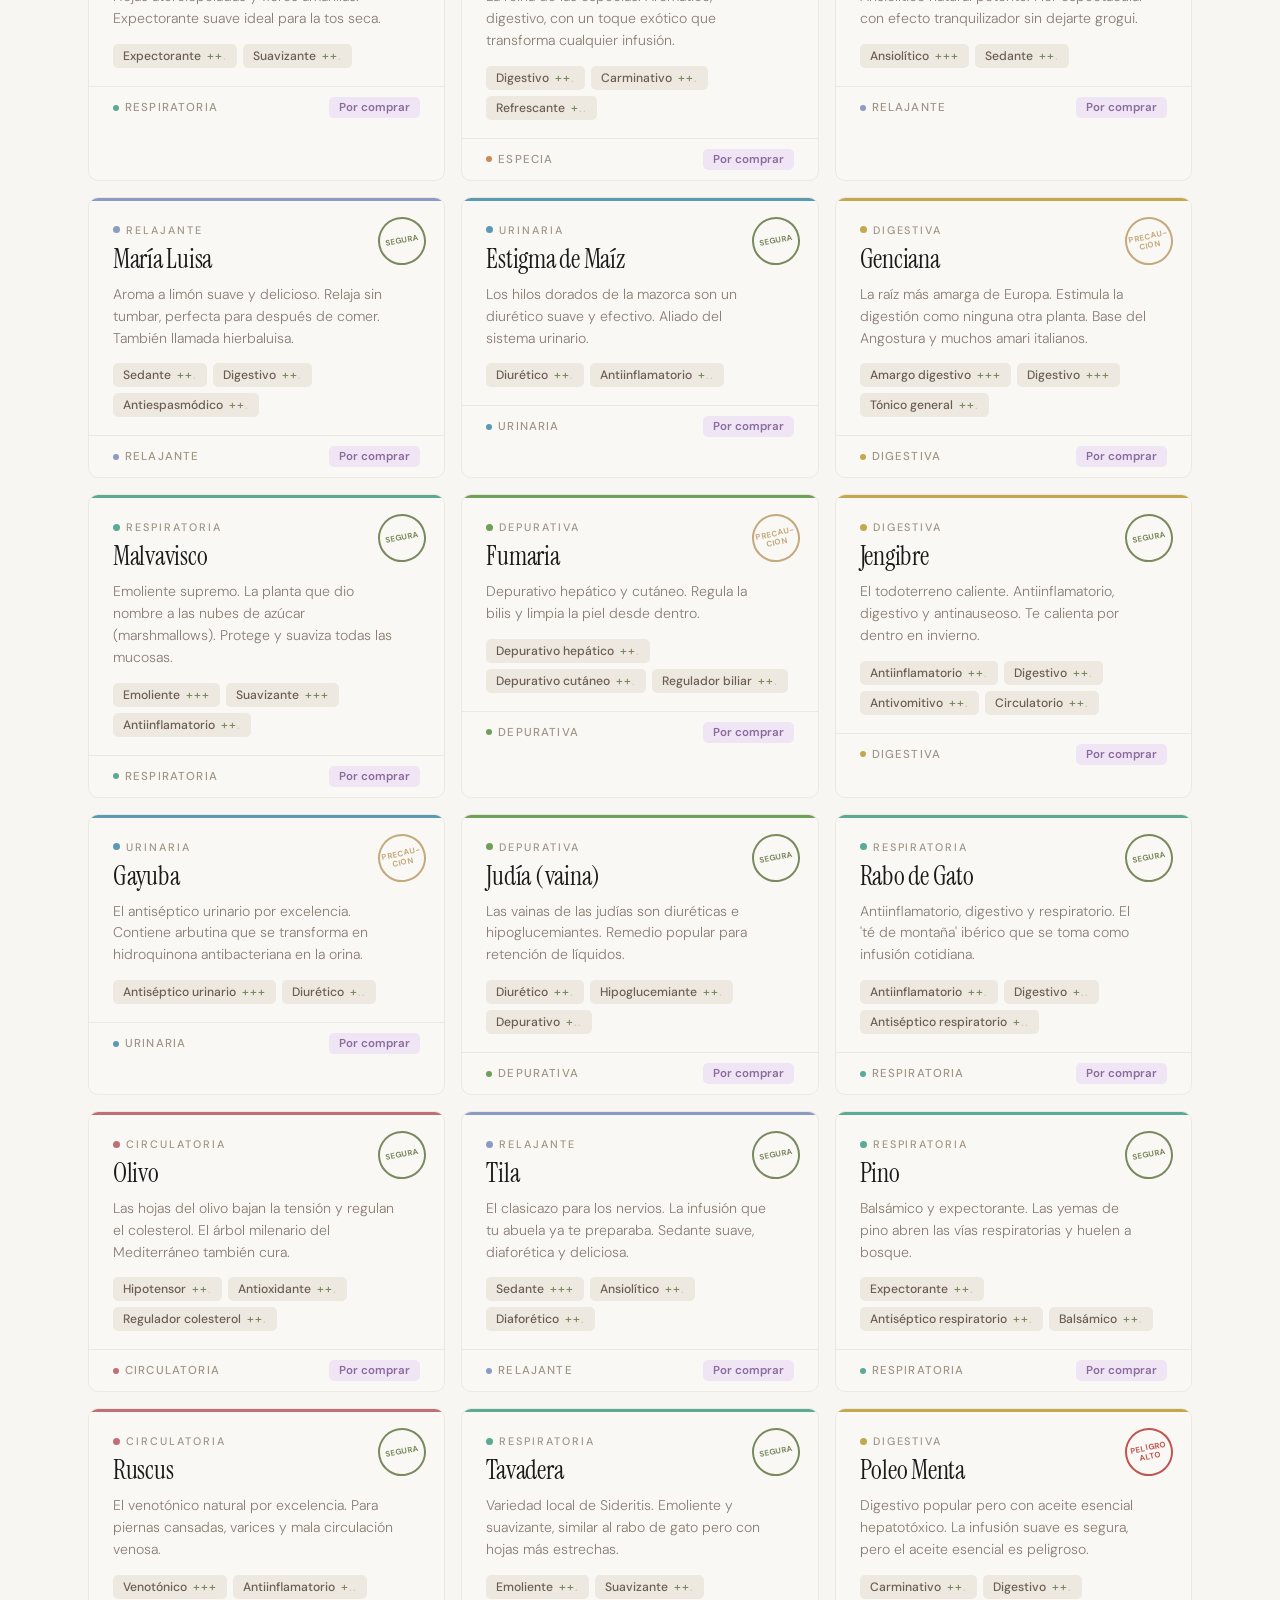
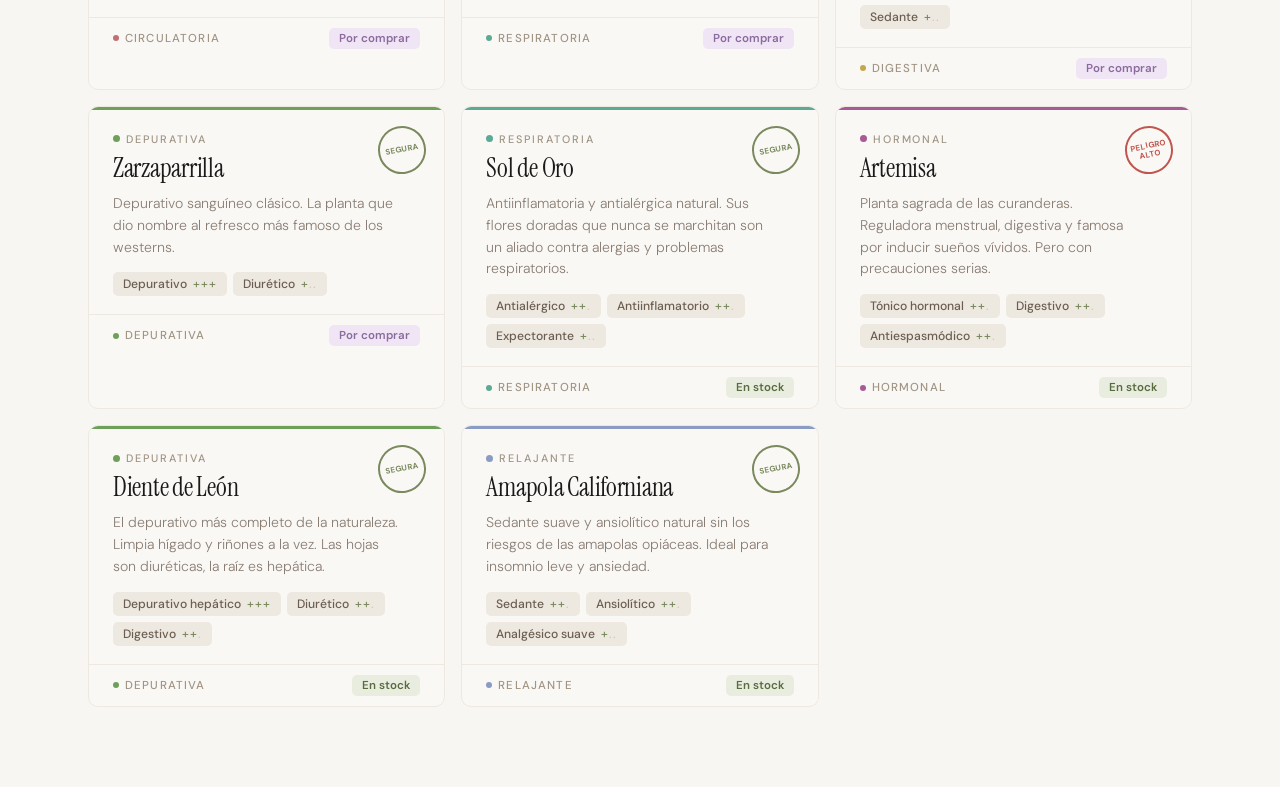
==== commit 94e633ee: "V5.1: Micro-interacciones y animaciones premium - Staggered card entrance con Intersection Observer " ====
--- a/index.html
+++ b/index.html
@@ -20,18 +20,24 @@
 
 <div class="controls">
     <div class="search-bar">
-        <svg width="18" height="18" viewBox="0 0 24 24" fill="none" stroke="currentColor" stroke-width="2"><circle cx="11" cy="11" r="8"/><line x1="21" y1="21" x2="16.65" y2="16.65"/></svg>
-        <input type="text" id="search" placeholder="Buscar planta, propiedad, efecto...">
+        <svg class="search-icon" width="18" height="18" viewBox="0 0 24 24" fill="none" stroke="currentColor" stroke-width="2"><circle cx="11" cy="11" r="8"/><line x1="21" y1="21" x2="16.65" y2="16.65"/></svg>
+        <input type="text" id="search" placeholder="Buscar planta, propiedad, efecto..." autocomplete="off">
+        <button class="search-clear" id="search-clear" aria-label="Limpiar busqueda">&times;</button>
     </div>
     <div class="filter-bar" id="filter-bar"></div>
 </div>
 
+<div class="grid-count" id="grid-count"></div>
 <div class="grid" id="grid"></div>
 
 <div class="modal-overlay" id="modal-overlay">
     <div class="modal" id="modal"></div>
 </div>
 
+<button class="back-to-top" id="back-to-top" aria-label="Volver arriba">
+    <svg width="16" height="16" viewBox="0 0 24 24" fill="none" stroke="currentColor" stroke-width="2.5" stroke-linecap="round"><line x1="12" y1="19" x2="12" y2="5"/><polyline points="5 12 12 5 19 12"/></svg>
+</button>
+
 <script type="module" src="js/app.js"></script>
 </body>
 </html>
--- a/css/styles.css
+++ b/css/styles.css
@@ -20,16 +20,21 @@
     --purple: #8b6b9e;
     --purple-light: #f0e5f5;
     --radius: 10px;
+    --ease-out-expo: cubic-bezier(0.16, 1, 0.3, 1);
+    --ease-out-back: cubic-bezier(0.34, 1.56, 0.64, 1);
+    --spring: cubic-bezier(0.22, 1.2, 0.36, 1);
 }
 
 /* ======== RESET ======== */
 * { box-sizing: border-box; margin: 0; padding: 0; }
+html { scroll-behavior: smooth; }
 body {
     font-family: 'DM Sans', sans-serif;
     background: var(--bg);
     color: var(--text);
     min-height: 100vh;
     -webkit-font-smoothing: antialiased;
+    overflow-x: hidden;
 }
 
 /* ======== HERO (editorial style) ======== */
@@ -37,6 +42,12 @@
     padding: 72px 48px 0;
     max-width: 1200px;
     margin: 0 auto;
+    opacity: 0;
+    animation: heroFadeIn 1s var(--ease-out-expo) 0.1s forwards;
+}
+@keyframes heroFadeIn {
+    from { opacity: 0; transform: translateY(24px); }
+    to { opacity: 1; transform: translateY(0); }
 }
 .hero-label {
     font-size: 0.68em;
@@ -45,6 +56,12 @@
     color: var(--text-light);
     font-weight: 500;
     margin-bottom: 16px;
+    opacity: 0;
+    animation: labelSlide 0.8s var(--ease-out-expo) 0.3s forwards;
+}
+@keyframes labelSlide {
+    from { opacity: 0; transform: translateX(-20px); }
+    to { opacity: 1; transform: translateX(0); }
 }
 .hero h1 {
     font-family: 'Instrument Serif', serif;
@@ -57,6 +74,8 @@
 .hero h1 em {
     font-style: italic;
     color: var(--accent);
+    display: inline-block;
+    transition: color 0.4s;
 }
 .hero-desc {
     font-size: 1em;
@@ -64,6 +83,8 @@
     max-width: 420px;
     line-height: 1.6;
     font-weight: 300;
+    opacity: 0;
+    animation: heroFadeIn 0.8s var(--ease-out-expo) 0.5s forwards;
 }
 
 /* ======== META BAR ======== */
@@ -75,11 +96,17 @@
     margin: 32px auto 0;
     border-top: 1px solid var(--border);
     border-bottom: 1px solid var(--border);
+    opacity: 0;
+    animation: heroFadeIn 0.8s var(--ease-out-expo) 0.6s forwards;
+}
+.meta-item {
+    position: relative;
 }
 .meta-num {
     font-family: 'Instrument Serif', serif;
     font-size: 2.4em;
     line-height: 1;
+    display: inline-block;
 }
 .meta-label {
     font-size: 0.68em;
@@ -95,6 +122,8 @@
     max-width: 1200px;
     margin: 28px auto 0;
     padding: 0 48px;
+    opacity: 0;
+    animation: heroFadeIn 0.8s var(--ease-out-expo) 0.7s forwards;
 }
 
 .search-bar {
@@ -103,7 +132,7 @@
 }
 .search-bar input {
     width: 100%;
-    padding: 12px 16px 12px 44px;
+    padding: 14px 44px 14px 48px;
     border: 1px solid var(--border);
     border-radius: var(--radius);
     background: var(--bg-card);
@@ -111,17 +140,46 @@
     font-size: 0.92em;
     color: var(--text);
     outline: none;
-    transition: border-color 0.3s;
-}
-.search-bar input::placeholder { color: var(--text-light); }
-.search-bar input:focus { border-color: var(--accent); }
-.search-bar svg {
+    transition: border-color 0.3s, box-shadow 0.3s, background 0.3s;
+}
+.search-bar input::placeholder { color: var(--text-light); transition: color 0.3s; }
+.search-bar input:focus {
+    border-color: var(--accent);
+    box-shadow: 0 0 0 3px rgba(122, 138, 94, 0.1);
+    background: #fff;
+}
+.search-bar input:focus::placeholder { color: var(--border); }
+.search-bar .search-icon {
     position: absolute;
-    left: 14px;
+    left: 16px;
     top: 50%;
     transform: translateY(-50%);
     color: var(--text-light);
-}
+    transition: color 0.3s;
+    pointer-events: none;
+}
+.search-bar input:focus ~ .search-icon { color: var(--accent); }
+
+/* Clear button */
+.search-clear {
+    position: absolute;
+    right: 12px;
+    top: 50%;
+    transform: translateY(-50%) scale(0);
+    width: 24px; height: 24px;
+    border-radius: 50%;
+    border: none;
+    background: var(--border-light);
+    color: var(--text-muted);
+    font-size: 0.8em;
+    cursor: pointer;
+    transition: transform 0.25s var(--spring), background 0.2s;
+    display: flex;
+    align-items: center;
+    justify-content: center;
+}
+.search-clear.visible { transform: translateY(-50%) scale(1); }
+.search-clear:hover { background: var(--border); }
 
 /* Filter: segmented horizontal bar */
 .filter-bar {
@@ -149,9 +207,10 @@
     font-size: 0.8em;
     font-weight: 500;
     cursor: pointer;
-    transition: all 0.25s;
+    transition: all 0.3s var(--ease-out-expo);
     color: var(--text-muted);
     white-space: nowrap;
+    position: relative;
 }
 .filter-btn:hover {
     color: var(--text);
@@ -160,13 +219,21 @@
 .filter-btn.active {
     background: white;
     color: var(--text);
-    box-shadow: 0 1px 4px rgba(0,0,0,0.07);
+    box-shadow: 0 1px 6px rgba(0,0,0,0.08);
+    transform: scale(1.02);
+}
+.filter-btn:active {
+    transform: scale(0.97);
 }
 .filter-dot {
     width: 8px;
     height: 8px;
     border-radius: 50%;
     flex-shrink: 0;
+    transition: transform 0.3s var(--spring);
+}
+.filter-btn.active .filter-dot {
+    transform: scale(1.3);
 }
 
 /* Category colors */
@@ -198,20 +265,38 @@
     border: 1px solid var(--border-light);
     border-radius: var(--radius);
     overflow: hidden;
-    transition: all 0.3s;
     cursor: pointer;
     position: relative;
+    /* Staggered entrance */
+    opacity: 0;
+    transform: translateY(30px);
+    transition: opacity 0.6s var(--ease-out-expo),
+                transform 0.6s var(--ease-out-expo),
+                box-shadow 0.35s var(--ease-out-expo),
+                border-color 0.35s;
+}
+.card.visible {
+    opacity: 1;
+    transform: translateY(0);
 }
 .card:hover {
-    transform: translateY(-3px);
-    box-shadow: 0 10px 32px rgba(0,0,0,0.06);
+    transform: translateY(-4px);
+    box-shadow: 0 16px 40px rgba(0,0,0,0.07), 0 2px 8px rgba(0,0,0,0.04);
     border-color: var(--border);
 }
-
-/* Colored top line per category */
+.card:active {
+    transform: translateY(-1px) scale(0.995);
+    transition-duration: 0.1s;
+}
+
+/* Colored top line per category — expand on hover */
 .card-top-line {
     height: 3px;
     width: 100%;
+    transition: height 0.35s var(--ease-out-expo);
+}
+.card:hover .card-top-line {
+    height: 5px;
 }
 
 .card-inner {
@@ -238,6 +323,10 @@
     transform: rotate(-12deg);
     line-height: 1.15;
     text-align: center;
+    transition: transform 0.4s var(--spring);
+}
+.card:hover .card-stamp {
+    transform: rotate(-6deg) scale(1.08);
 }
 .stamp-safe { border-color: var(--accent); color: var(--accent); }
 .stamp-caution { border-color: var(--caution); color: var(--caution); }
@@ -254,6 +343,10 @@
     height: 7px;
     border-radius: 50%;
     flex-shrink: 0;
+    transition: transform 0.3s var(--spring);
+}
+.card:hover .card-category-label .cat-dot {
+    transform: scale(1.4);
 }
 .card-category-label span:last-child {
     font-size: 0.68em;
@@ -271,7 +364,10 @@
     color: var(--text);
     padding-right: 56px;
     letter-spacing: -0.01em;
-}
+    transition: color 0.3s;
+}
+.card:hover h2 { color: #111; }
+
 .card-desc {
     color: var(--text-muted);
     font-size: 0.88em;
@@ -292,7 +388,12 @@
     font-weight: 500;
     background: var(--border-light);
     color: #6b5e50;
-}
+    transition: background 0.3s, transform 0.25s var(--spring);
+}
+.card:hover .prop-tag {
+    background: #e8e2d8;
+}
+
 .prop-dots { margin-left: 3px; letter-spacing: 1px; }
 .prop-dots .on { color: var(--accent); }
 .prop-dots .off { color: #d4c9ba; }
@@ -303,7 +404,10 @@
     display: flex;
     justify-content: space-between;
     align-items: center;
-}
+    transition: border-color 0.3s;
+}
+.card:hover .card-footer { border-color: var(--border); }
+
 .card-footer-cat {
     display: flex;
     align-items: center;
@@ -323,37 +427,60 @@
     font-weight: 600;
     padding: 3px 10px;
     border-radius: 5px;
-}
+    transition: transform 0.25s var(--spring);
+}
+.card:hover .card-stock { transform: scale(1.05); }
 .stock-have { background: var(--accent-light); color: #5a6b40; }
 .stock-want { background: var(--purple-light); color: var(--purple); }
 
 /* ======== MODAL ======== */
 .modal-overlay {
-    display: none;
     position: fixed;
     inset: 0;
-    background: rgba(0,0,0,0.4);
-    backdrop-filter: blur(4px);
+    background: rgba(0,0,0,0);
+    backdrop-filter: blur(0px);
+    -webkit-backdrop-filter: blur(0px);
     z-index: 1000;
     justify-content: center;
     align-items: center;
     padding: 20px;
-}
-.modal-overlay.visible { display: flex; }
+    display: flex;
+    pointer-events: none;
+    transition: background 0.4s var(--ease-out-expo),
+                backdrop-filter 0.4s var(--ease-out-expo),
+                -webkit-backdrop-filter 0.4s var(--ease-out-expo);
+}
+.modal-overlay.visible {
+    background: rgba(0,0,0,0.4);
+    backdrop-filter: blur(6px);
+    -webkit-backdrop-filter: blur(6px);
+    pointer-events: auto;
+}
 
 .modal {
     background: var(--bg);
-    border-radius: 12px;
+    border-radius: 14px;
     max-width: 580px;
     width: 100%;
     max-height: 88vh;
     overflow-y: auto;
-    animation: modalIn 0.3s ease-out;
     position: relative;
-}
-@keyframes modalIn {
-    from { transform: translateY(20px); opacity: 0; }
-    to { transform: translateY(0); opacity: 1; }
+    opacity: 0;
+    transform: translateY(40px) scale(0.96);
+    transition: opacity 0.4s var(--ease-out-expo),
+                transform 0.4s var(--ease-out-expo);
+    scrollbar-width: thin;
+    scrollbar-color: var(--border) transparent;
+}
+.modal-overlay.visible .modal {
+    opacity: 1;
+    transform: translateY(0) scale(1);
+}
+.modal::-webkit-scrollbar { width: 6px; }
+.modal::-webkit-scrollbar-track { background: transparent; }
+.modal::-webkit-scrollbar-thumb {
+    background: var(--border);
+    border-radius: 3px;
 }
 
 .modal-close {
@@ -368,15 +495,19 @@
     font-size: 1.1em;
     cursor: pointer;
     z-index: 10;
-    transition: background 0.2s;
+    transition: all 0.25s var(--spring);
     color: var(--text-muted);
     display: flex;
     align-items: center;
     justify-content: center;
 }
-.modal-close:hover { background: var(--border-light); }
-
-.modal-top-line { height: 4px; border-radius: 12px 12px 0 0; }
+.modal-close:hover {
+    background: var(--border-light);
+    transform: rotate(90deg) scale(1.1);
+    border-color: var(--border);
+}
+
+.modal-top-line { height: 4px; border-radius: 14px 14px 0 0; }
 
 .modal-header {
     padding: 28px 28px 0;
@@ -387,7 +518,15 @@
     gap: 8px;
     margin-bottom: 8px;
 }
-.modal-cat-dot { width: 9px; height: 9px; border-radius: 50%; }
+.modal-cat-dot {
+    width: 9px; height: 9px;
+    border-radius: 50%;
+    animation: dotPulse 2s ease-in-out infinite;
+}
+@keyframes dotPulse {
+    0%, 100% { transform: scale(1); opacity: 1; }
+    50% { transform: scale(1.3); opacity: 0.7; }
+}
 .modal-cat-label {
     font-size: 0.7em;
     text-transform: uppercase;
@@ -422,7 +561,9 @@
     font-weight: 600;
     text-transform: uppercase;
     letter-spacing: 0.06em;
-}
+    transition: transform 0.25s var(--spring);
+}
+.modal-badge:hover { transform: scale(1.05); }
 .mbadge-safe { background: var(--accent-light); color: #5a6b40; }
 .mbadge-caution { background: var(--caution-light); color: #a67c37; }
 .mbadge-danger { background: var(--danger-light); color: var(--danger); }
@@ -464,6 +605,11 @@
     background: var(--bg-card);
     border-radius: 8px;
     border: 1px solid var(--border-light);
+    transition: border-color 0.25s, transform 0.2s var(--spring);
+}
+.modal-prop-row:hover {
+    border-color: var(--border);
+    transform: translateX(4px);
 }
 .modal-prop-name {
     font-size: 0.88em;
@@ -478,8 +624,12 @@
     width: 10px; height: 10px;
     border-radius: 50%;
     background: var(--border-light);
+    transition: transform 0.3s var(--spring);
 }
 .modal-dot.filled { background: var(--accent); }
+.modal-prop-row:hover .modal-dot.filled {
+    transform: scale(1.25);
+}
 
 .modal-safety-box {
     padding: 14px 16px;
@@ -488,7 +638,9 @@
     font-size: 0.9em;
     line-height: 1.55;
     font-weight: 400;
-}
+    transition: border-left-width 0.3s var(--ease-out-expo);
+}
+.modal-safety-box:hover { border-left-width: 5px; }
 .safety-safe { background: var(--accent-light); border-color: var(--accent); color: #4a5a36; }
 .safety-caution { background: var(--caution-light); border-color: var(--caution); color: #7a6030; }
 .safety-danger { background: var(--danger-light); border-color: var(--danger); color: #8a3a36; }
@@ -504,7 +656,9 @@
     padding: 6px 0;
     border-bottom: 1px solid var(--border-light);
     font-weight: 300;
-}
+    transition: padding-left 0.25s var(--ease-out-expo);
+}
+.modal-list li:hover { padding-left: 6px; }
 .modal-list li:last-child { border-bottom: none; }
 .modal-list li::before {
     content: '';
@@ -514,7 +668,9 @@
     background: var(--text-light);
     margin-right: 10px;
     vertical-align: middle;
-}
+    transition: background 0.25s;
+}
+.modal-list li:hover::before { background: var(--accent); }
 
 .modal-prep-box {
     padding: 14px 16px;
@@ -525,7 +681,9 @@
     color: #4a5a36;
     line-height: 1.55;
     font-weight: 300;
-}
+    transition: border-left-width 0.3s var(--ease-out-expo);
+}
+.modal-prep-box:hover { border-left-width: 5px; }
 
 .modal-reco-box {
     padding: 14px 16px;
@@ -533,7 +691,9 @@
     background: var(--purple-light);
     border-left: 3px solid var(--purple);
     margin-top: 4px;
-}
+    transition: border-left-width 0.3s var(--ease-out-expo);
+}
+.modal-reco-box:hover { border-left-width: 5px; }
 .modal-reco-box strong {
     font-size: 0.78em;
     text-transform: uppercase;
@@ -557,6 +717,11 @@
     background: var(--bg-card);
     border-radius: 8px;
     border: 1px solid var(--border-light);
+    transition: border-color 0.25s, transform 0.2s var(--spring);
+}
+.modal-detail-item:hover {
+    border-color: var(--border);
+    transform: translateY(-2px);
 }
 .modal-detail-label {
     font-size: 0.68em;
@@ -586,13 +751,26 @@
     font-weight: 400;
     background: var(--border-light);
     color: #5a5040;
+    transition: background 0.25s, transform 0.2s var(--spring);
+}
+.modal-combo-tag:hover {
+    background: #e0dbd0;
+    transform: translateY(-1px);
 }
 
 /* History block */
 .modal-history-block {
     display: flex;
     flex-direction: column;
-    gap: 12px;
+    gap: 16px;
+}
+.modal-history-item {
+    padding-left: 14px;
+    border-left: 2px solid var(--border-light);
+    transition: border-color 0.3s;
+}
+.modal-history-item:hover {
+    border-color: var(--accent);
 }
 .modal-history-item h4 {
     font-family: 'Instrument Serif', serif;
@@ -621,6 +799,56 @@
     font-weight: 500;
     background: var(--accent-light);
     color: #5a6b40;
+    transition: background 0.25s, transform 0.2s var(--spring);
+}
+.modal-uso-tag:hover {
+    background: #d8e4cc;
+    transform: translateY(-1px);
+}
+
+/* ======== BACK TO TOP ======== */
+.back-to-top {
+    position: fixed;
+    bottom: 28px;
+    right: 28px;
+    width: 40px;
+    height: 40px;
+    border-radius: 50%;
+    background: var(--bg-card);
+    border: 1px solid var(--border);
+    color: var(--text-muted);
+    cursor: pointer;
+    display: flex;
+    align-items: center;
+    justify-content: center;
+    font-size: 1.1em;
+    opacity: 0;
+    transform: translateY(10px);
+    transition: opacity 0.3s, transform 0.3s var(--spring), background 0.2s, box-shadow 0.3s;
+    z-index: 50;
+    pointer-events: none;
+    box-shadow: 0 2px 8px rgba(0,0,0,0.06);
+}
+.back-to-top.visible {
+    opacity: 1;
+    transform: translateY(0);
+    pointer-events: auto;
+}
+.back-to-top:hover {
+    background: white;
+    transform: translateY(-2px);
+    box-shadow: 0 4px 16px rgba(0,0,0,0.1);
+}
+
+/* ======== CARD COUNT BADGE ======== */
+.grid-count {
+    max-width: 1200px;
+    margin: -20px auto 12px;
+    padding: 0 48px;
+    font-size: 0.78em;
+    color: var(--text-light);
+    font-weight: 400;
+    transition: opacity 0.3s;
 }
 
 /* ======== NO RESULTS ======== */
@@ -629,6 +857,7 @@
     text-align: center;
     padding: 80px 20px;
     color: var(--text-light);
+    animation: heroFadeIn 0.5s var(--ease-out-expo);
 }
 .no-results h3 {
     font-family: 'Instrument Serif', serif;
@@ -640,11 +869,23 @@
 
 /* ======== RESPONSIVE ======== */
 @media (max-width: 768px) {
-    .hero, .meta-bar, .controls, .grid { padding-left: 20px; padding-right: 20px; }
+    .hero, .meta-bar, .controls, .grid, .grid-count { padding-left: 20px; padding-right: 20px; }
     .hero { padding-top: 48px; }
     .grid { grid-template-columns: 1fr; }
     .meta-bar { gap: 24px; flex-wrap: wrap; }
     .filter-group { flex-wrap: wrap; }
     .modal-header, .modal-section { padding-left: 20px; padding-right: 20px; }
     .modal-detail-grid { grid-template-columns: 1fr; }
-}
+    .back-to-top { bottom: 20px; right: 20px; }
+    .grid-count { margin-top: -12px; }
+}
+
+/* ======== REDUCED MOTION ======== */
+@media (prefers-reduced-motion: reduce) {
+    *, *::before, *::after {
+        animation-duration: 0.01ms !important;
+        transition-duration: 0.01ms !important;
+    }
+    .card { opacity: 1; transform: none; }
+    .hero, .hero-label, .hero-desc, .meta-bar, .controls { opacity: 1; animation: none; }
+}
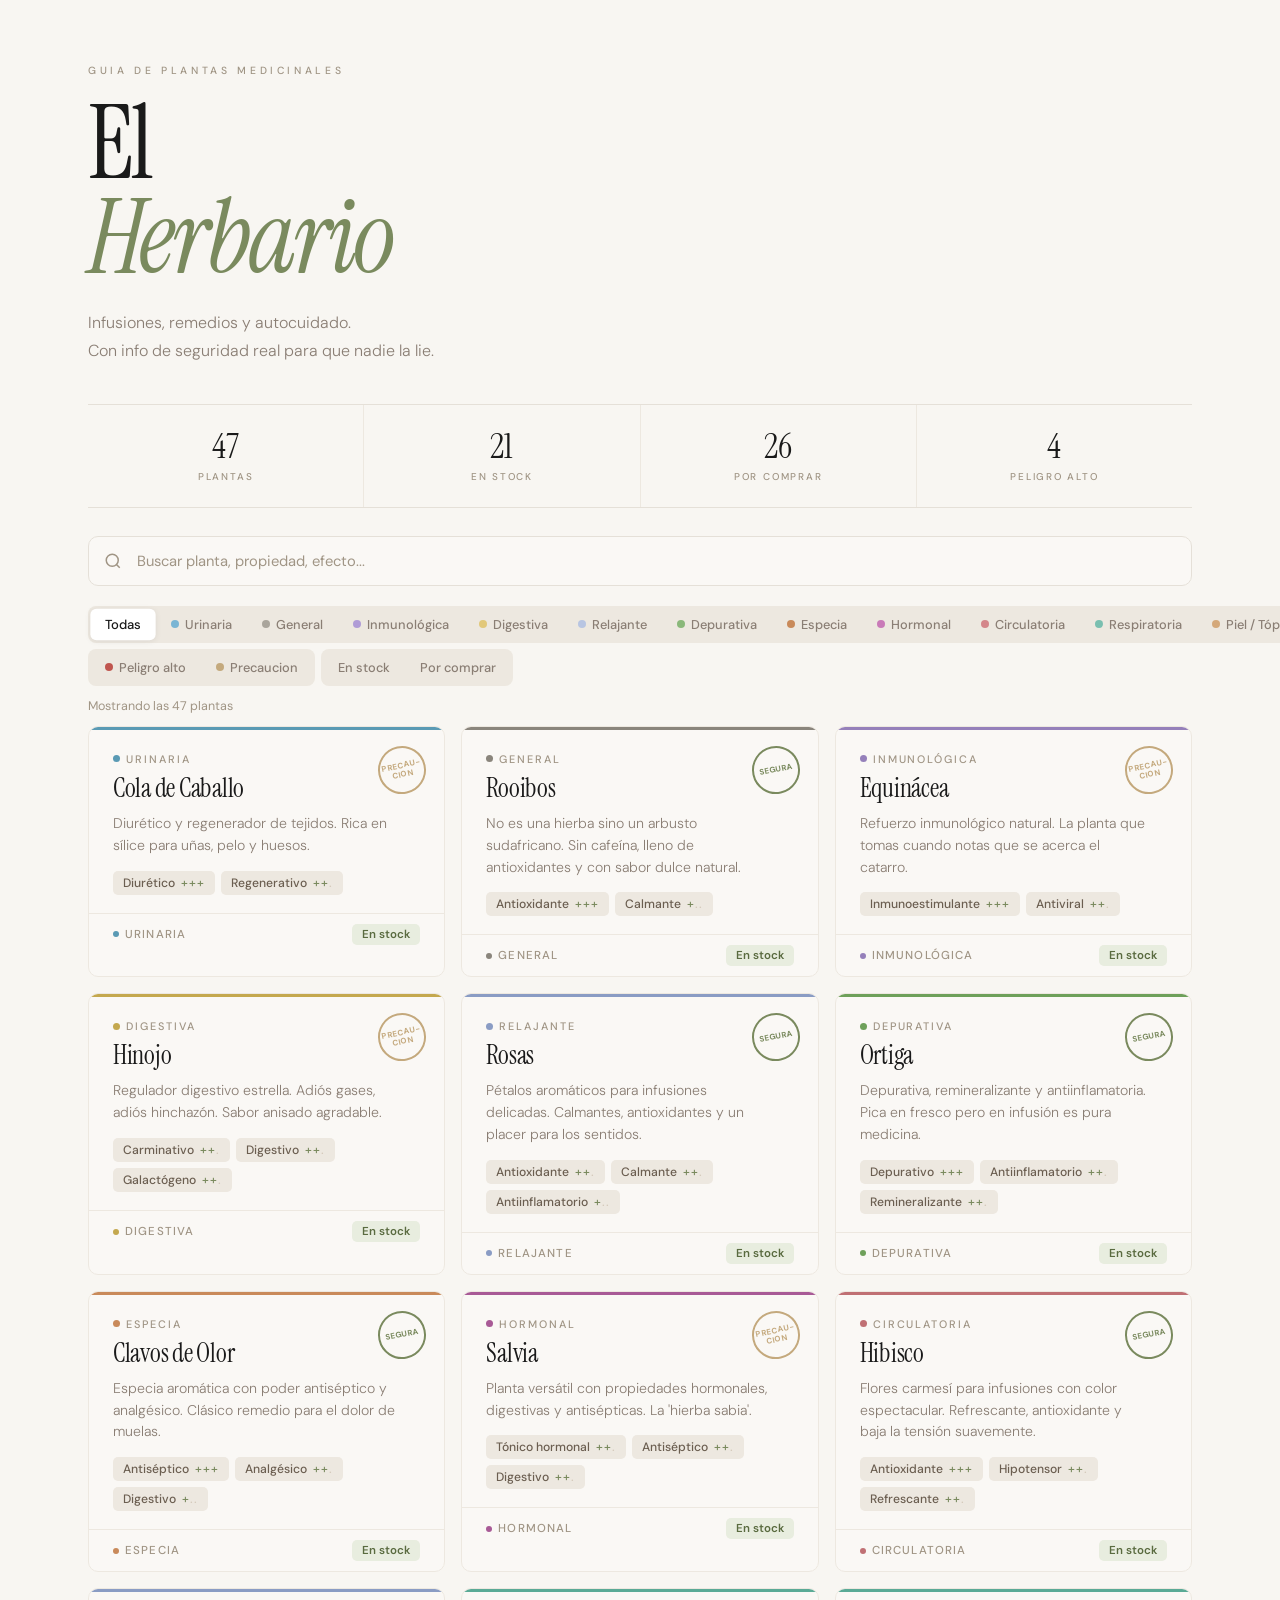
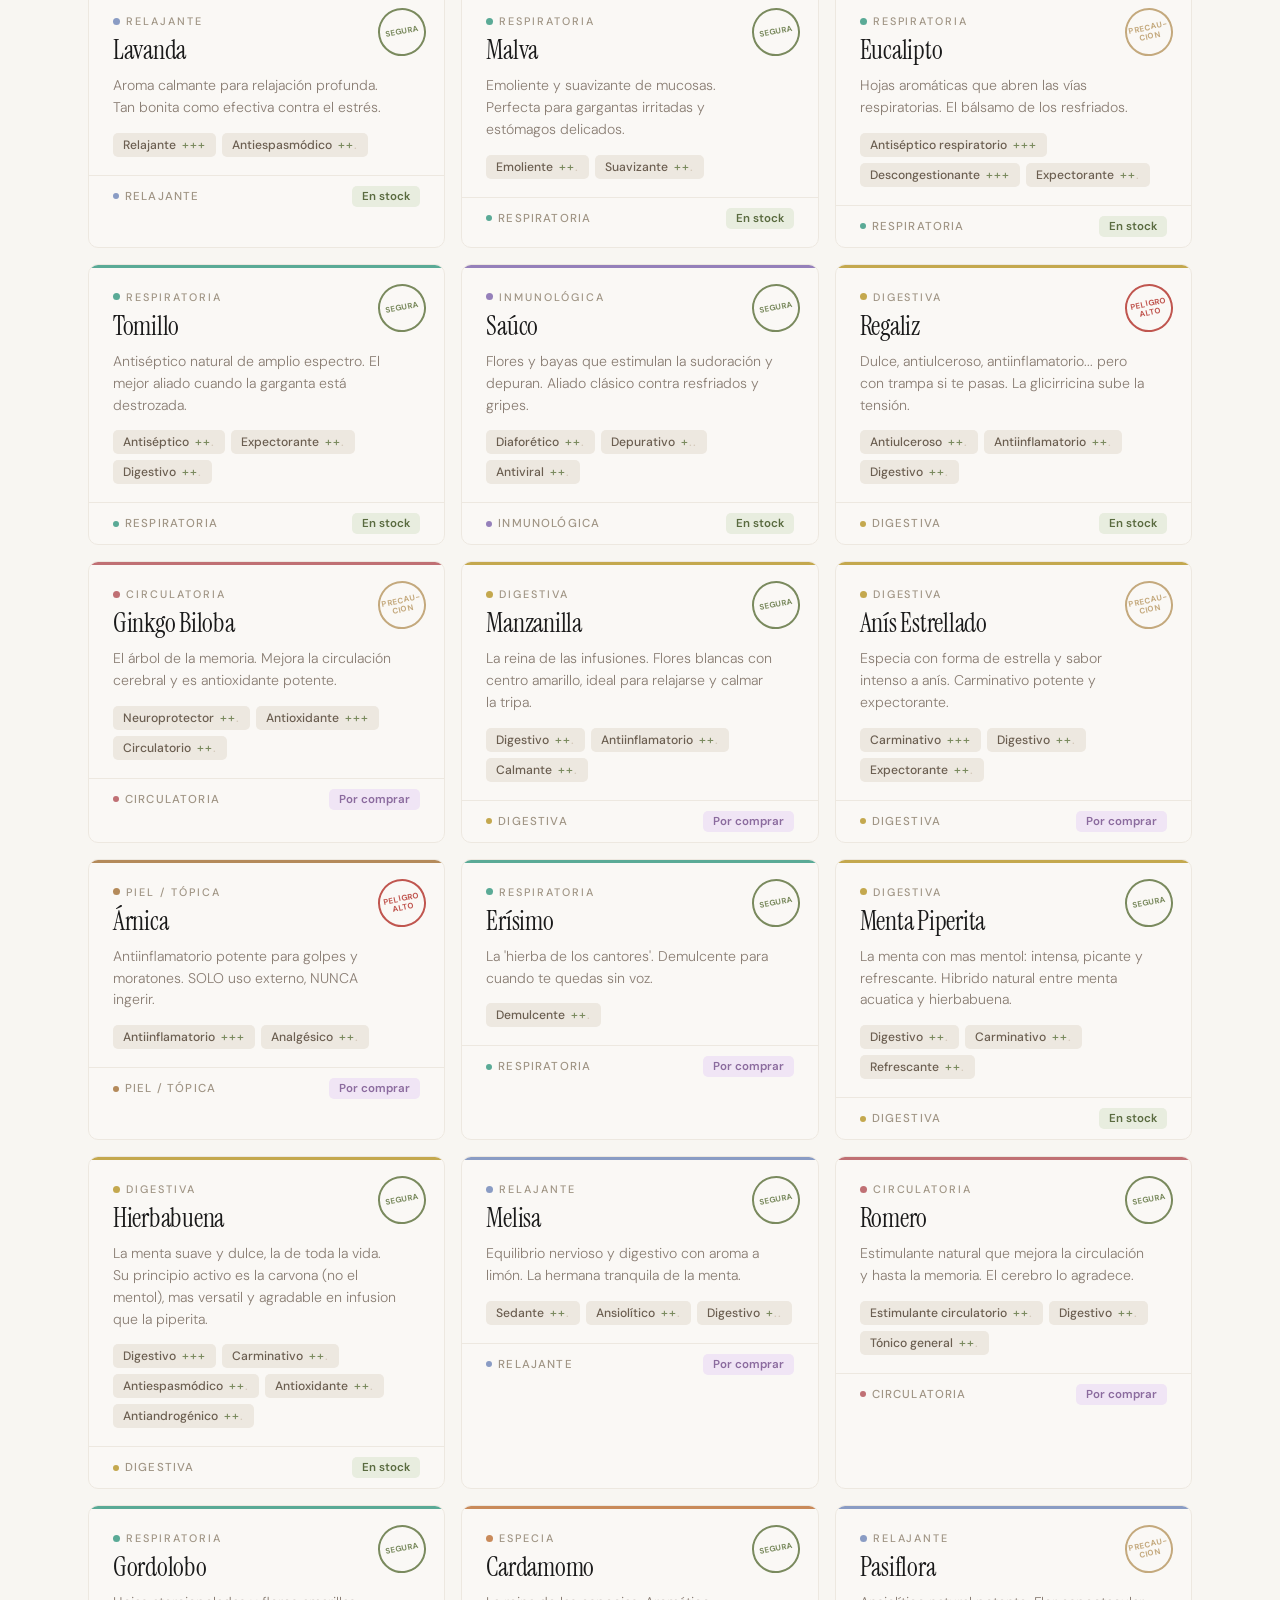
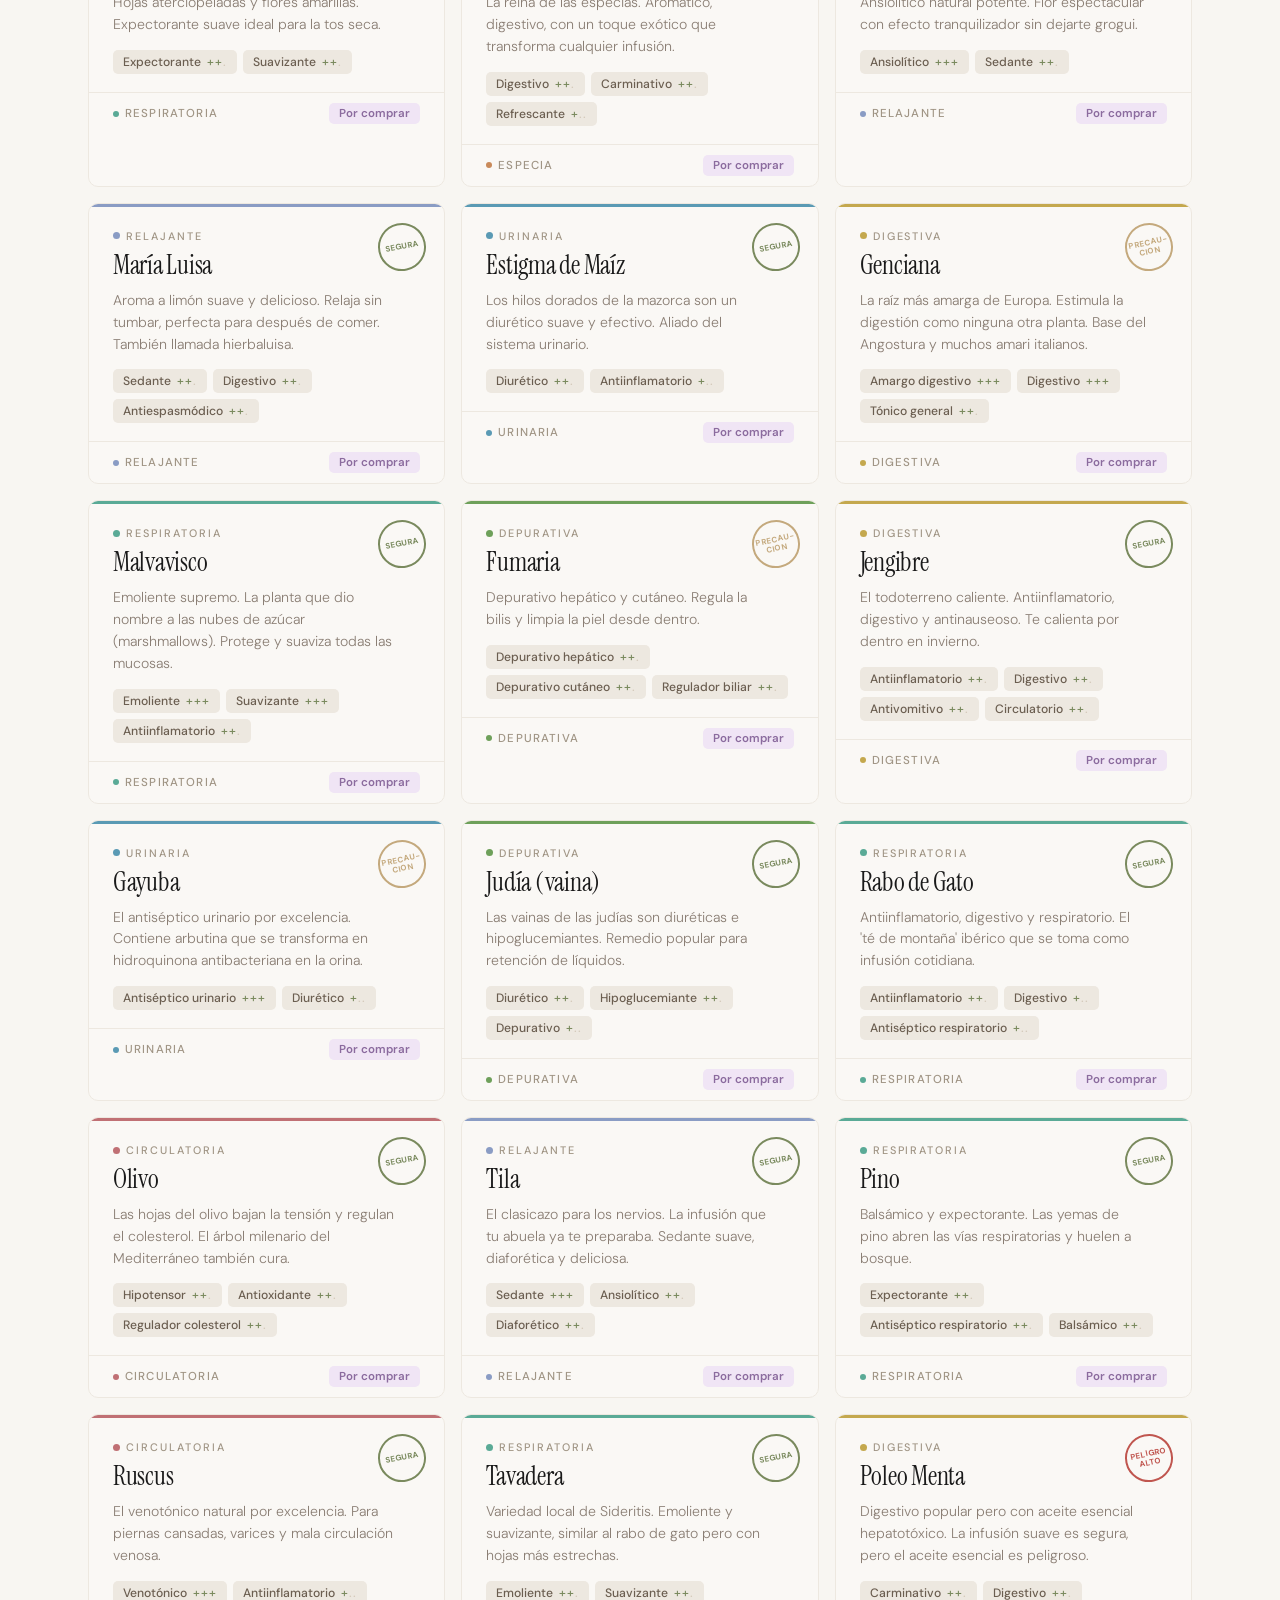
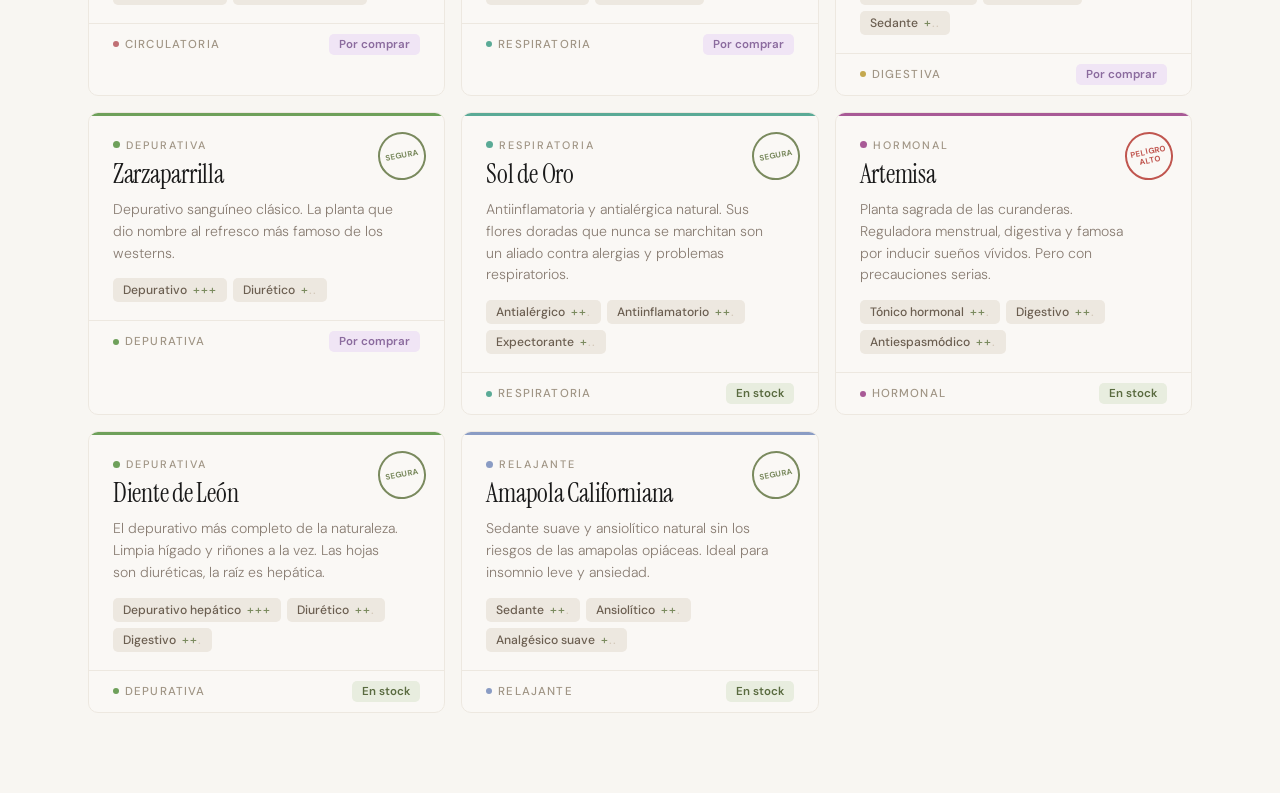
==== commit 0e29e6f7: "V6: Hero limpio + meta bar mejorada + fix contadores - Elimina circulo botanico rotatorio y adorno v" ====
--- a/index.html
+++ b/index.html
@@ -13,10 +13,9 @@
 <div class="hero">
     <div class="hero-label">Guia de plantas medicinales</div>
     <h1>El<br><em>Herbario</em></h1>
-    <p class="hero-desc">Infusiones, remedios y autocuidado. Con info de seguridad real para que nadie la lie.</p>
+    <p class="hero-desc">Infusiones, remedios y autocuidado.<br>Con info de seguridad real para que nadie la lie.</p>
+    <div class="meta-bar" id="meta-bar"></div>
 </div>
-
-<div class="meta-bar" id="meta-bar"></div>
 
 <div class="controls">
     <div class="search-bar">
--- a/css/styles.css
+++ b/css/styles.css
@@ -39,9 +39,9 @@
 
 /* ======== HERO (editorial style) ======== */
 .hero {
-    padding: 72px 48px 0;
     max-width: 1200px;
     margin: 0 auto;
+    padding: 64px 48px 0;
     opacity: 0;
     animation: heroFadeIn 1s var(--ease-out-expo) 0.1s forwards;
 }
@@ -50,12 +50,12 @@
     to { opacity: 1; transform: translateY(0); }
 }
 .hero-label {
-    font-size: 0.68em;
+    font-size: 0.65em;
     text-transform: uppercase;
-    letter-spacing: 0.3em;
+    letter-spacing: 0.35em;
     color: var(--text-light);
     font-weight: 500;
-    margin-bottom: 16px;
+    margin-bottom: 20px;
     opacity: 0;
     animation: labelSlide 0.8s var(--ease-out-expo) 0.3s forwards;
 }
@@ -65,11 +65,11 @@
 }
 .hero h1 {
     font-family: 'Instrument Serif', serif;
-    font-size: clamp(3.5em, 8vw, 6em);
+    font-size: clamp(3.5em, 8vw, 6.5em);
     font-weight: 400;
-    line-height: 0.95;
+    line-height: 0.92;
     letter-spacing: -0.03em;
-    margin-bottom: 20px;
+    margin-bottom: 24px;
 }
 .hero h1 em {
     font-style: italic;
@@ -81,7 +81,7 @@
     font-size: 1em;
     color: var(--text-muted);
     max-width: 420px;
-    line-height: 1.6;
+    line-height: 1.7;
     font-weight: 300;
     opacity: 0;
     animation: heroFadeIn 0.8s var(--ease-out-expo) 0.5s forwards;
@@ -90,10 +90,8 @@
 /* ======== META BAR ======== */
 .meta-bar {
     display: flex;
-    gap: 48px;
-    padding: 28px 48px;
-    max-width: 1200px;
-    margin: 32px auto 0;
+    gap: 0;
+    margin-top: 40px;
     border-top: 1px solid var(--border);
     border-bottom: 1px solid var(--border);
     opacity: 0;
@@ -101,20 +99,29 @@
 }
 .meta-item {
     position: relative;
-}
+    flex: 1;
+    padding: 24px 0;
+    text-align: center;
+    border-right: 1px solid var(--border-light);
+    transition: background 0.3s;
+}
+.meta-item:last-child { border-right: none; }
+.meta-item:hover { background: rgba(122, 138, 94, 0.03); }
 .meta-num {
     font-family: 'Instrument Serif', serif;
-    font-size: 2.4em;
+    font-size: 2.2em;
     line-height: 1;
-    display: inline-block;
-}
+    display: block;
+    transition: transform 0.3s var(--spring);
+}
+.meta-item:hover .meta-num { transform: scale(1.08); }
 .meta-label {
-    font-size: 0.68em;
+    font-size: 0.62em;
     text-transform: uppercase;
-    letter-spacing: 0.15em;
+    letter-spacing: 0.18em;
     color: var(--text-light);
     font-weight: 500;
-    margin-top: 4px;
+    margin-top: 6px;
 }
 
 /* ======== SEARCH + FILTERS ======== */
@@ -270,8 +277,8 @@
     /* Staggered entrance */
     opacity: 0;
     transform: translateY(30px);
-    transition: opacity 0.6s var(--ease-out-expo),
-                transform 0.6s var(--ease-out-expo),
+    transition: opacity 0.6s var(--ease-out-expo) calc(var(--index, 0) * 70ms),
+                transform 0.6s var(--ease-out-expo) calc(var(--index, 0) * 70ms),
                 box-shadow 0.35s var(--ease-out-expo),
                 border-color 0.35s;
 }
@@ -281,7 +288,10 @@
 }
 .card:hover {
     transform: translateY(-4px);
-    box-shadow: 0 16px 40px rgba(0,0,0,0.07), 0 2px 8px rgba(0,0,0,0.04);
+    box-shadow:
+        0 2px 4px rgba(0,0,0,0.03),
+        0 8px 16px rgba(0,0,0,0.05),
+        0 20px 44px rgba(0,0,0,0.08);
     border-color: var(--border);
 }
 .card:active {
@@ -869,10 +879,13 @@
 
 /* ======== RESPONSIVE ======== */
 @media (max-width: 768px) {
-    .hero, .meta-bar, .controls, .grid, .grid-count { padding-left: 20px; padding-right: 20px; }
-    .hero { padding-top: 48px; }
+    .hero, .controls, .grid, .grid-count { padding-left: 20px; padding-right: 20px; }
+    .hero { padding-top: 40px; }
     .grid { grid-template-columns: 1fr; }
-    .meta-bar { gap: 24px; flex-wrap: wrap; }
+    .meta-bar { flex-wrap: wrap; }
+    .meta-item { flex: 1 1 45%; border-bottom: 1px solid var(--border-light); }
+    .meta-item:nth-child(2) { border-right: none; }
+    .meta-item:nth-last-child(-n+2) { border-bottom: none; }
     .filter-group { flex-wrap: wrap; }
     .modal-header, .modal-section { padding-left: 20px; padding-right: 20px; }
     .modal-detail-grid { grid-template-columns: 1fr; }
